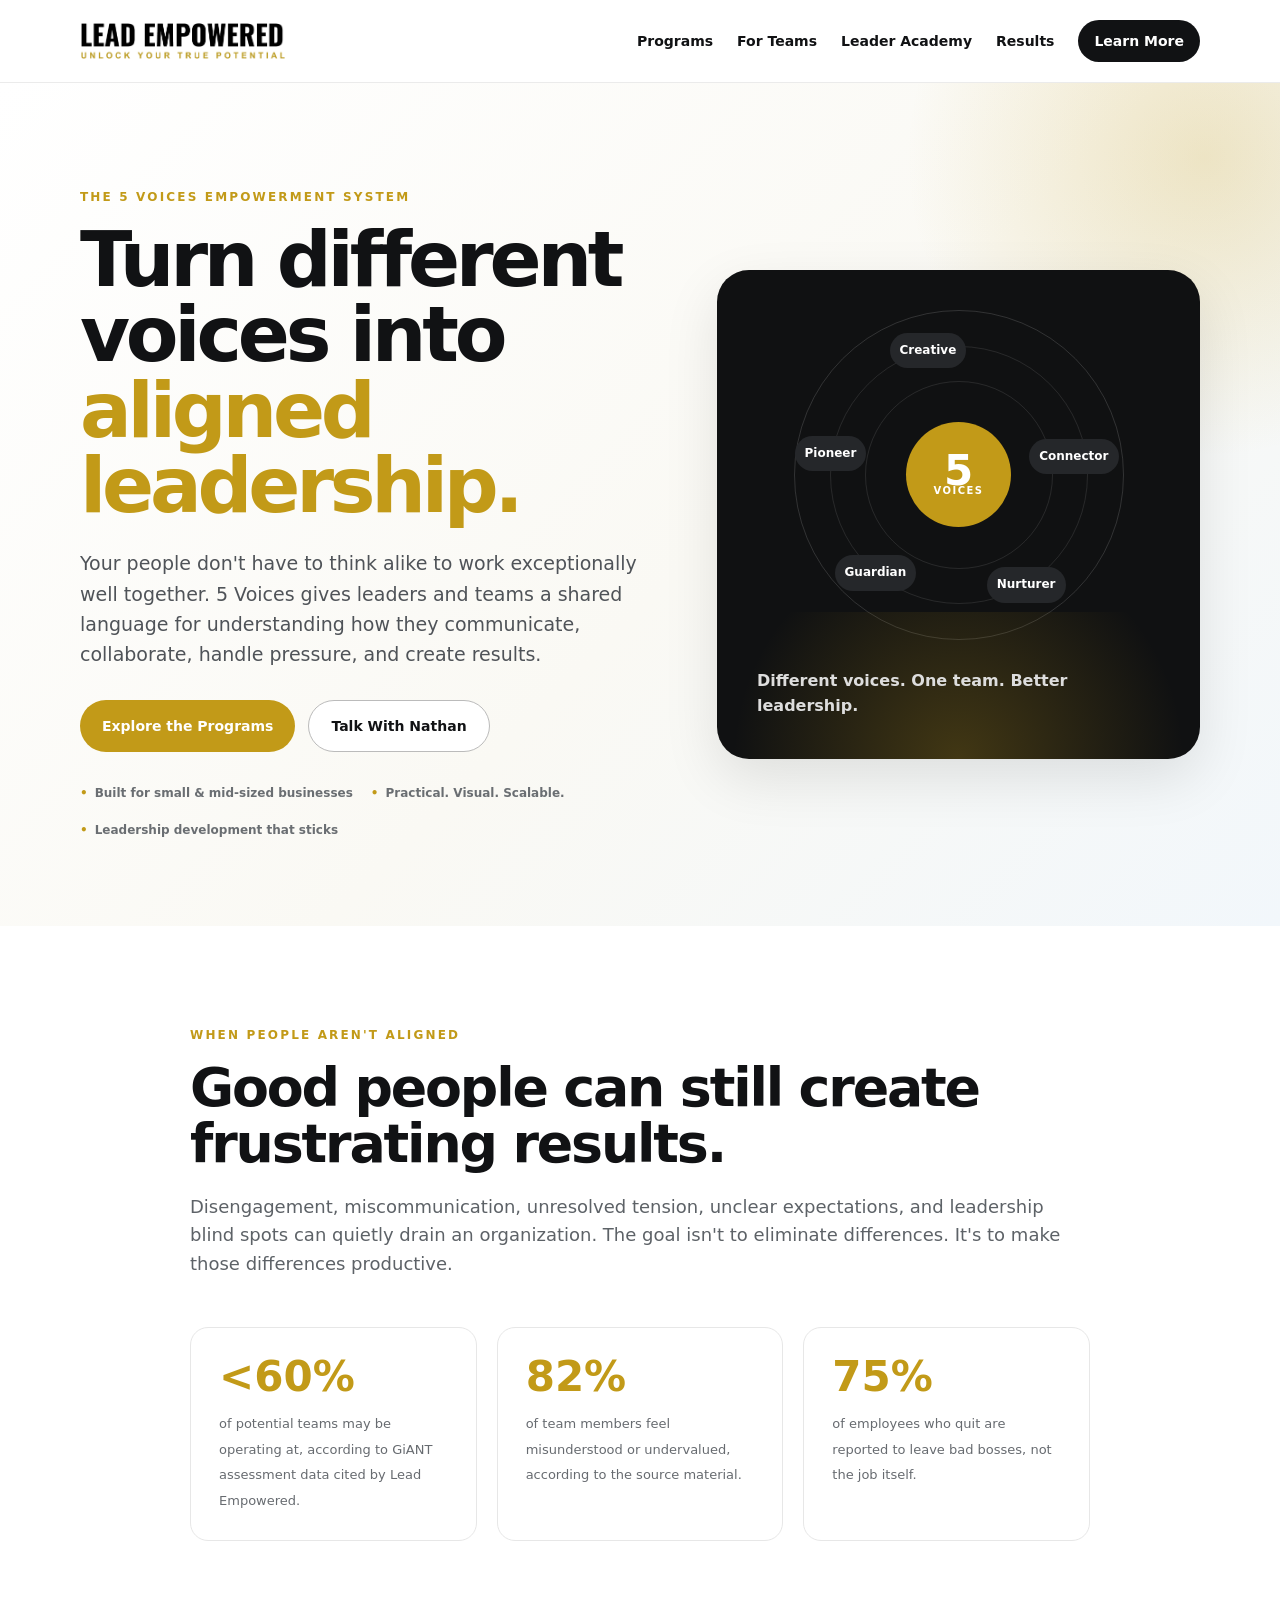
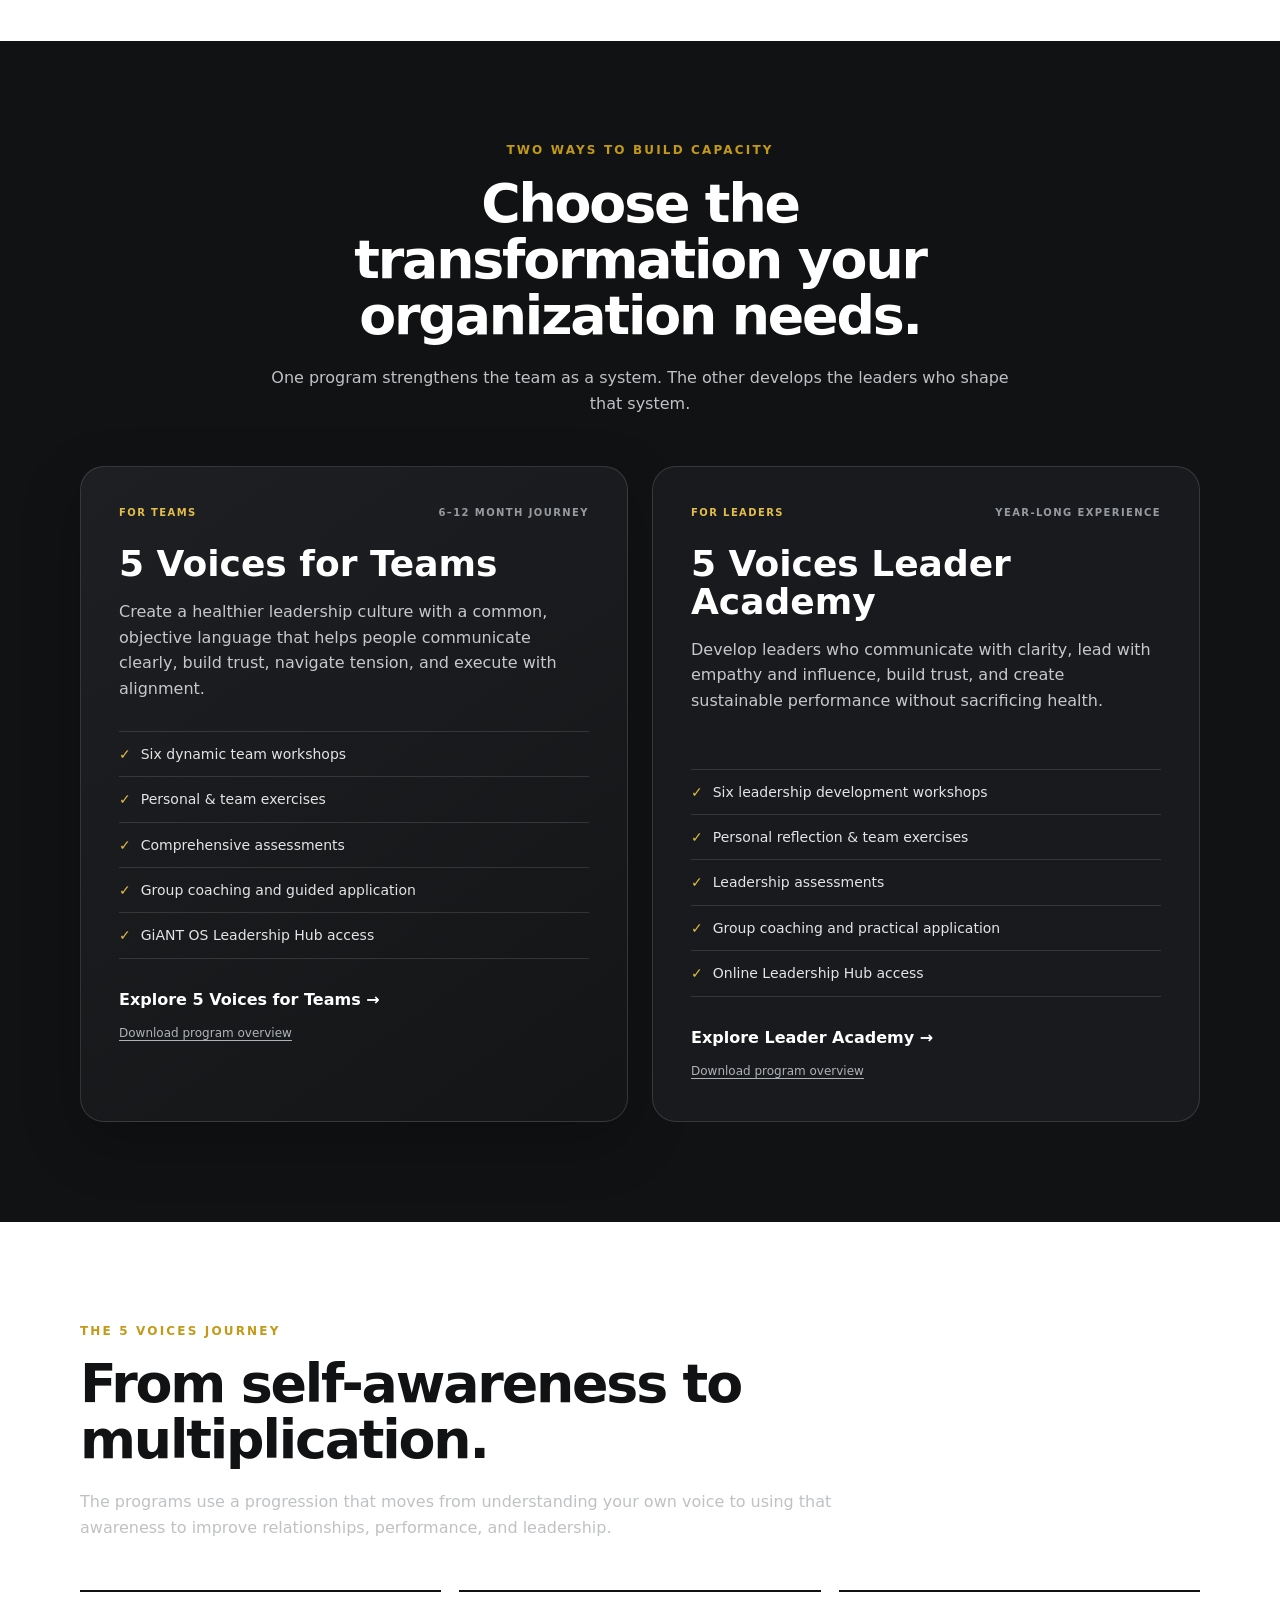
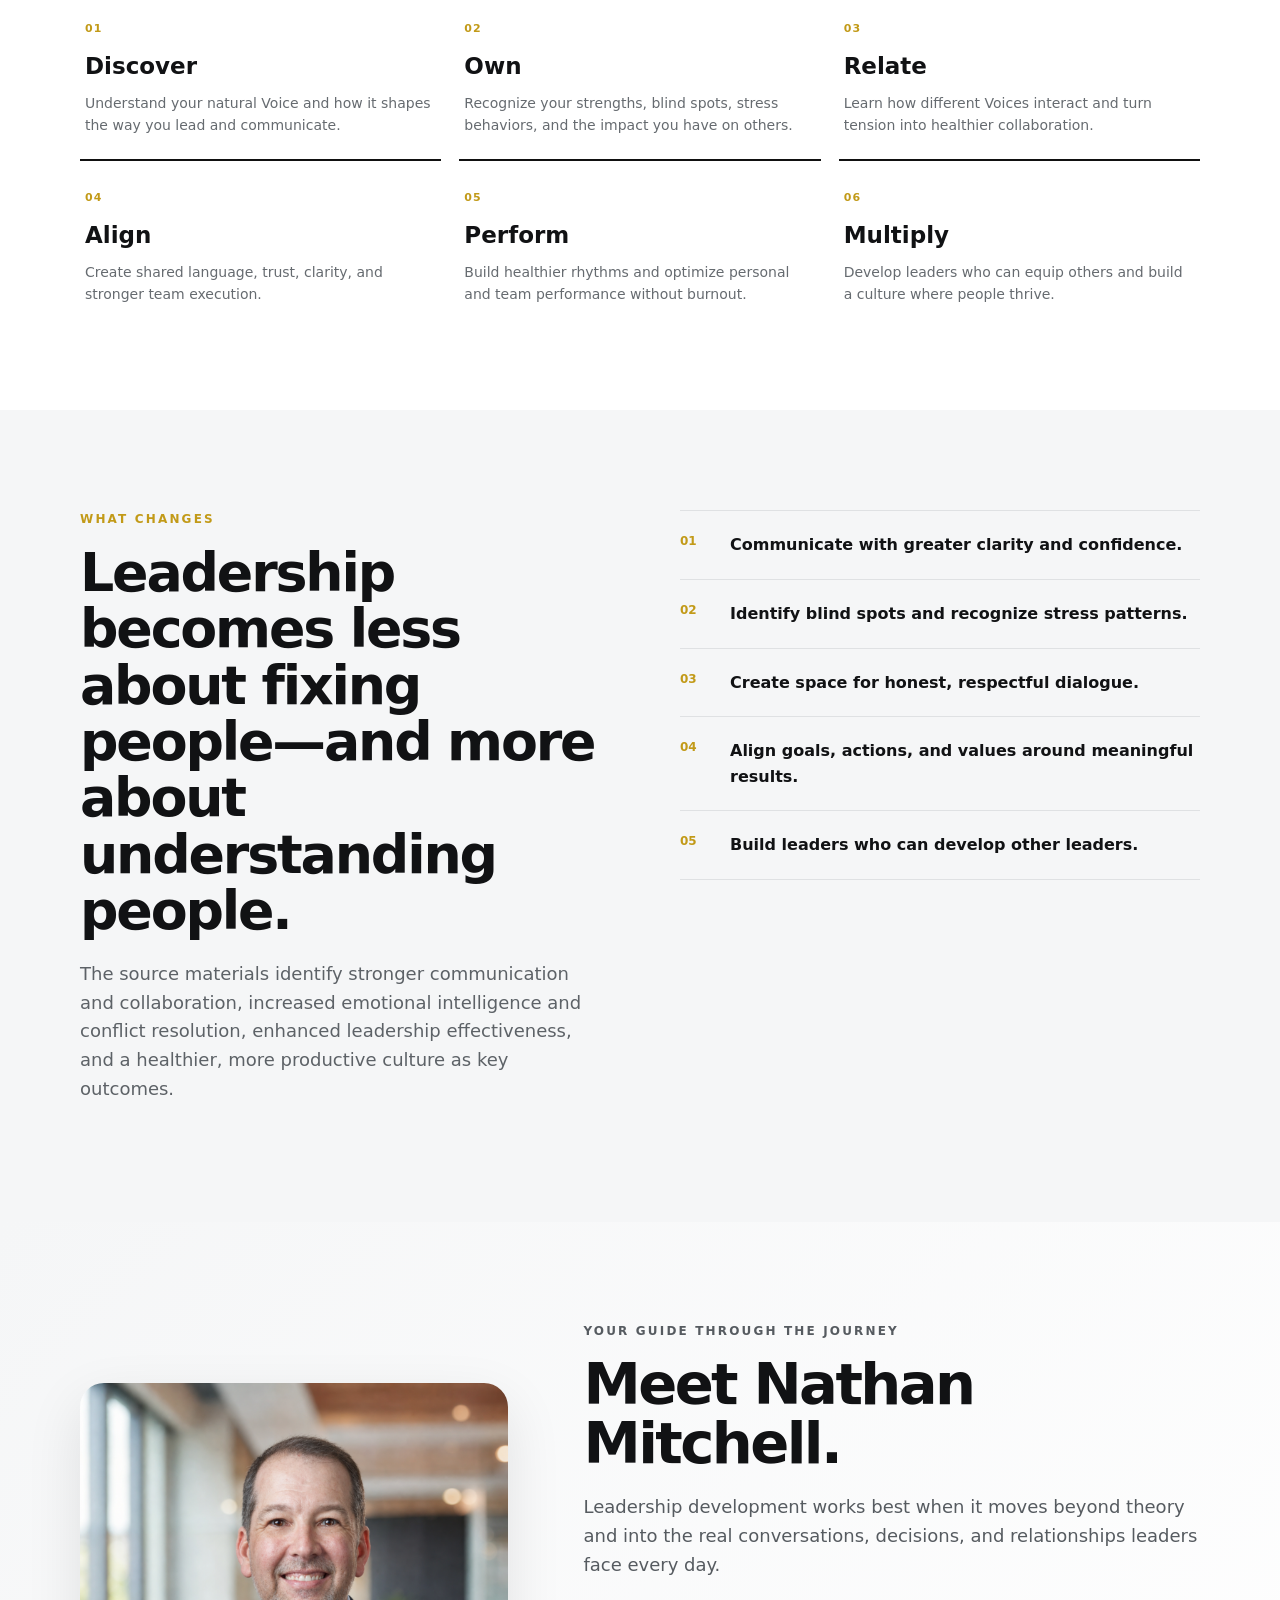
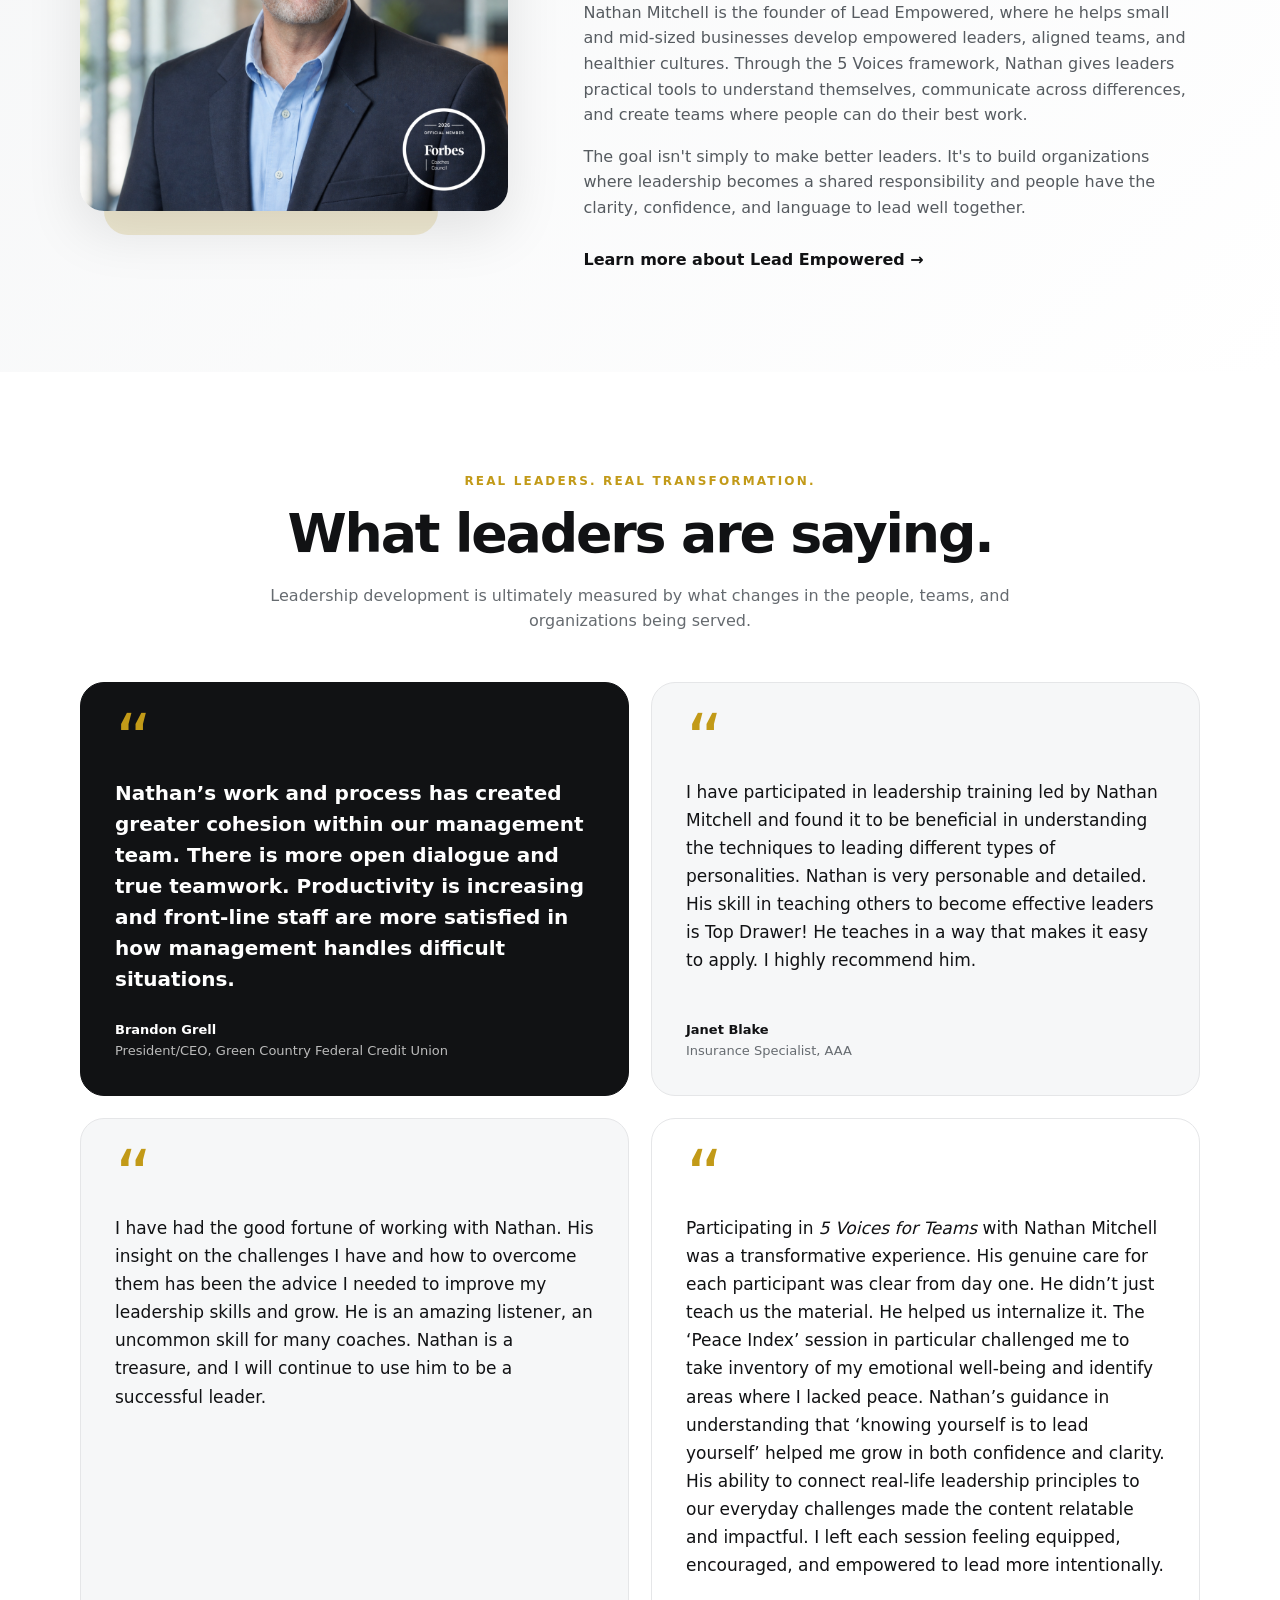
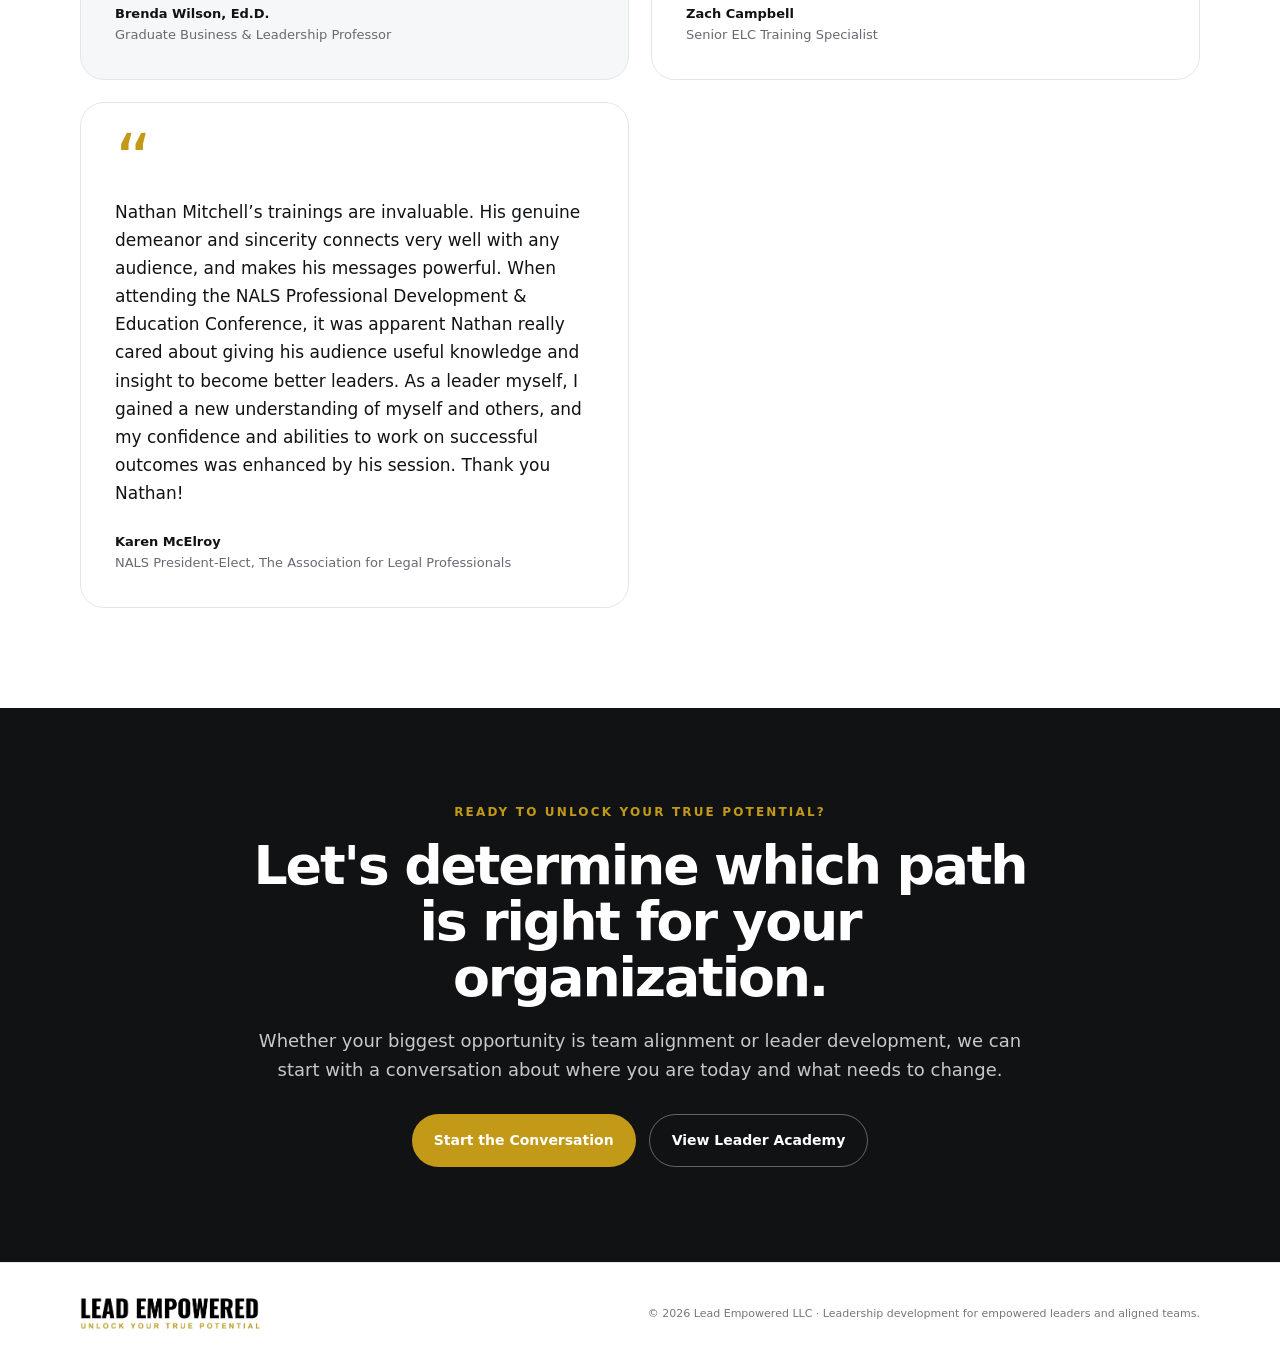
==== index.html @ f6d81e8e "5 Voices V1" ====
<!doctype html>
<html lang="en">
<head>
  <meta charset="utf-8">
  <meta name="viewport" content="width=device-width, initial-scale=1">
  <meta name="description" content="5 Voices for Teams and 5 Voices Leader Academy — practical leadership development for SMBs that want stronger communication, healthier culture, and aligned teams.">
  <title>5 Voices | Empowered Teams & Leaders</title>
  <link rel="stylesheet" href="styles.css">
</head>
<body>
  <header class="site-header">
    <div class="container nav-wrap">
      <a class="brand" href="#top" aria-label="Lead Empowered home">
        <img src="assets/lead-empowered-logo.png" alt="Lead Empowered — Unlock Your True Potential">
      </a>
      <nav aria-label="Primary navigation">
        <a href="#programs">Programs</a>
        <a href="#teams">For Teams</a>
        <a href="#academy">Leader Academy</a>
        <a href="#results">Results</a>
        <a class="nav-cta" href="https://leadempowered.com/5-voices-for-teams/">Learn More</a>
      </nav>
    </div>
  </header>

  <main id="top">
    <section class="hero">
      <div class="hero-glow"></div>
      <div class="container hero-grid">
        <div class="hero-copy">
          <p class="eyebrow">THE 5 VOICES EMPOWERMENT SYSTEM</p>
          <h1>Turn different voices into <span>aligned leadership.</span></h1>
          <p class="hero-text">Your people don't have to think alike to work exceptionally well together. 5 Voices gives leaders and teams a shared language for understanding how they communicate, collaborate, handle pressure, and create results.</p>
          <div class="hero-actions">
            <a class="button button-gold" href="#programs">Explore the Programs</a>
            <a class="button button-outline" href="https://leadempowered.com/5-voices-for-teams/">Talk With Nathan</a>
          </div>
          <div class="hero-proof">
            <span>Built for small & mid-sized businesses</span>
            <span>Practical. Visual. Scalable.</span>
            <span>Leadership development that sticks</span>
          </div>
        </div>
        <div class="hero-card">
          <div class="voice-orbit">
            <div class="orbit-center">5<br><small>VOICES</small></div>
            <span class="voice voice-1">Creative</span>
            <span class="voice voice-2">Connector</span>
            <span class="voice voice-3">Nurturer</span>
            <span class="voice voice-4">Guardian</span>
            <span class="voice voice-5">Pioneer</span>
          </div>
          <p>Different voices. One team. Better leadership.</p>
        </div>
      </div>
    </section>

    <section class="problem section">
      <div class="container narrow">
        <p class="eyebrow">WHEN PEOPLE AREN'T ALIGNED</p>
        <h2>Good people can still create frustrating results.</h2>
        <p class="lead">Disengagement, miscommunication, unresolved tension, unclear expectations, and leadership blind spots can quietly drain an organization. The goal isn't to eliminate differences. It's to make those differences productive.</p>
        <div class="stats">
          <div><strong>&lt;60%</strong><span>of potential teams may be operating at, according to GiANT assessment data cited by Lead Empowered.</span></div>
          <div><strong>82%</strong><span>of team members feel misunderstood or undervalued, according to the source material.</span></div>
          <div><strong>75%</strong><span>of employees who quit are reported to leave bad bosses, not the job itself.</span></div>
        </div>
      </div>
    </section>

    <section id="programs" class="programs section section-dark">
      <div class="container">
        <div class="section-heading centered">
          <p class="eyebrow">TWO WAYS TO BUILD CAPACITY</p>
          <h2>Choose the transformation your organization needs.</h2>
          <p>One program strengthens the team as a system. The other develops the leaders who shape that system.</p>
        </div>
        <div class="program-grid">
          <article id="teams" class="program-card featured">
            <div class="card-top"><span class="program-label">FOR TEAMS</span><span class="duration">6–12 MONTH JOURNEY</span></div>
            <h3>5 Voices for Teams</h3>
            <p class="card-intro">Create a healthier leadership culture with a common, objective language that helps people communicate clearly, build trust, navigate tension, and execute with alignment.</p>
            <ul>
              <li>Six dynamic team workshops</li>
              <li>Personal & team exercises</li>
              <li>Comprehensive assessments</li>
              <li>Group coaching and guided application</li>
              <li>GiANT OS Leadership Hub access</li>
            </ul>
            <a class="text-link" href="https://leadempowered.com/5-voices-for-teams/">Explore 5 Voices for Teams →</a>
            <a class="download-link" href="assets/5-voices-for-teams-overview.pdf" target="_blank" rel="noopener">Download program overview</a>
          </article>

          <article id="academy" class="program-card">
            <div class="card-top"><span class="program-label">FOR LEADERS</span><span class="duration">YEAR-LONG EXPERIENCE</span></div>
            <h3>5 Voices Leader Academy</h3>
            <p class="card-intro">Develop leaders who communicate with clarity, lead with empathy and influence, build trust, and create sustainable performance without sacrificing health.</p>
            <ul>
              <li>Six leadership development workshops</li>
              <li>Personal reflection & team exercises</li>
              <li>Leadership assessments</li>
              <li>Group coaching and practical application</li>
              <li>Online Leadership Hub access</li>
            </ul>
            <a class="text-link" href="https://leadempowered.com/5-voices-leader-academy-2/">Explore Leader Academy →</a>
            <a class="download-link" href="assets/5-voices-leader-academy-overview.pdf" target="_blank" rel="noopener">Download program overview</a>
          </article>
        </div>
      </div>
    </section>

    <section class="section journey">
      <div class="container">
        <div class="section-heading">
          <p class="eyebrow">THE 5 VOICES JOURNEY</p>
          <h2>From self-awareness to multiplication.</h2>
          <p>The programs use a progression that moves from understanding your own voice to using that awareness to improve relationships, performance, and leadership.</p>
        </div>
        <div class="steps">
          <div class="step"><span>01</span><h3>Discover</h3><p>Understand your natural Voice and how it shapes the way you lead and communicate.</p></div>
          <div class="step"><span>02</span><h3>Own</h3><p>Recognize your strengths, blind spots, stress behaviors, and the impact you have on others.</p></div>
          <div class="step"><span>03</span><h3>Relate</h3><p>Learn how different Voices interact and turn tension into healthier collaboration.</p></div>
          <div class="step"><span>04</span><h3>Align</h3><p>Create shared language, trust, clarity, and stronger team execution.</p></div>
          <div class="step"><span>05</span><h3>Perform</h3><p>Build healthier rhythms and optimize personal and team performance without burnout.</p></div>
          <div class="step"><span>06</span><h3>Multiply</h3><p>Develop leaders who can equip others and build a culture where people thrive.</p></div>
        </div>
      </div>
    </section>

    <section id="results" class="section results section-soft">
      <div class="container result-grid">
        <div>
          <p class="eyebrow">WHAT CHANGES</p>
          <h2>Leadership becomes less about fixing people—and more about understanding people.</h2>
          <p class="lead">The source materials identify stronger communication and collaboration, increased emotional intelligence and conflict resolution, enhanced leadership effectiveness, and a healthier, more productive culture as key outcomes.</p>
        </div>
        <div class="result-list">
          <div><b>01</b><span>Communicate with greater clarity and confidence.</span></div>
          <div><b>02</b><span>Identify blind spots and recognize stress patterns.</span></div>
          <div><b>03</b><span>Create space for honest, respectful dialogue.</span></div>
          <div><b>04</b><span>Align goals, actions, and values around meaningful results.</span></div>
          <div><b>05</b><span>Build leaders who can develop other leaders.</span></div>
        </div>
      </div>
    </section>

    <section class="section founder section-soft">
      <div class="container founder-grid">
        <div class="founder-photo-wrap">
          <img class="founder-photo" src="assets/nathan-mitchell-headshot.png" alt="Nathan Mitchell, founder of Lead Empowered and Forbes Coaches Council member">
        </div>
        <div class="founder-copy">
          <p class="eyebrow">YOUR GUIDE THROUGH THE JOURNEY</p>
          <h2>Meet Nathan Mitchell.</h2>
          <p class="lead">Leadership development works best when it moves beyond theory and into the real conversations, decisions, and relationships leaders face every day.</p>
          <p>Nathan Mitchell is the founder of Lead Empowered, where he helps small and mid-sized businesses develop empowered leaders, aligned teams, and healthier cultures. Through the 5 Voices framework, Nathan gives leaders practical tools to understand themselves, communicate across differences, and create teams where people can do their best work.</p>
          <p>The goal isn't simply to make better leaders. It's to build organizations where leadership becomes a shared responsibility and people have the clarity, confidence, and language to lead well together.</p>
          <a class="text-link founder-link" href="https://leadempowered.com/">Learn more about Lead Empowered →</a>
        </div>
      </div>
    </section>

    <section class="section testimonial-section">
      <div class="container">
        <div class="section-heading centered testimonial-heading">
          <p class="eyebrow">REAL LEADERS. REAL TRANSFORMATION.</p>
          <h2>What leaders are saying.</h2>
          <p>Leadership development is ultimately measured by what changes in the people, teams, and organizations being served.</p>
        </div>

        <div class="testimonial-grid">
          <article class="testimonial-card testimonial-featured">
            <div class="quote-mark">“</div>
            <blockquote>Nathan’s work and process has created greater cohesion within our management team. There is more open dialogue and true teamwork. Productivity is increasing and front-line staff are more satisfied in how management handles difficult situations.</blockquote>
            <p><strong>Brandon Grell</strong><br>President/CEO, Green Country Federal Credit Union</p>
          </article>

          <article class="testimonial-card">
            <div class="quote-mark">“</div>
            <blockquote>I have participated in leadership training led by Nathan Mitchell and found it to be beneficial in understanding the techniques to leading different types of personalities. Nathan is very personable and detailed. His skill in teaching others to become effective leaders is Top Drawer! He teaches in a way that makes it easy to apply. I highly recommend him.</blockquote>
            <p><strong>Janet Blake</strong><br>Insurance Specialist, AAA</p>
          </article>

          <article class="testimonial-card">
            <div class="quote-mark">“</div>
            <blockquote>I have had the good fortune of working with Nathan. His insight on the challenges I have and how to overcome them has been the advice I needed to improve my leadership skills and grow. He is an amazing listener, an uncommon skill for many coaches. Nathan is a treasure, and I will continue to use him to be a successful leader.</blockquote>
            <p><strong>Brenda Wilson, Ed.D.</strong><br>Graduate Business &amp; Leadership Professor</p>
          </article>

          <article class="testimonial-card testimonial-wide">
            <div class="quote-mark">“</div>
            <blockquote>Participating in <em>5 Voices for Teams</em> with Nathan Mitchell was a transformative experience. His genuine care for each participant was clear from day one. He didn’t just teach us the material. He helped us internalize it. The ‘Peace Index’ session in particular challenged me to take inventory of my emotional well-being and identify areas where I lacked peace. Nathan’s guidance in understanding that ‘knowing yourself is to lead yourself’ helped me grow in both confidence and clarity. His ability to connect real-life leadership principles to our everyday challenges made the content relatable and impactful. I left each session feeling equipped, encouraged, and empowered to lead more intentionally.</blockquote>
            <p><strong>Zach Campbell</strong><br>Senior ELC Training Specialist</p>
          </article>

          <article class="testimonial-card testimonial-wide">
            <div class="quote-mark">“</div>
            <blockquote>Nathan Mitchell’s trainings are invaluable. His genuine demeanor and sincerity connects very well with any audience, and makes his messages powerful. When attending the NALS Professional Development &amp; Education Conference, it was apparent Nathan really cared about giving his audience useful knowledge and insight to become better leaders. As a leader myself, I gained a new understanding of myself and others, and my confidence and abilities to work on successful outcomes was enhanced by his session. Thank you Nathan!</blockquote>
            <p><strong>Karen McElroy</strong><br>NALS President-Elect, The Association for Legal Professionals</p>
          </article>
        </div>
      </div>
    </section>

    <section class="cta section-dark">
      <div class="container cta-inner">
        <p class="eyebrow">READY TO UNLOCK YOUR TRUE POTENTIAL?</p>
        <h2>Let's determine which path is right for your organization.</h2>
        <p>Whether your biggest opportunity is team alignment or leader development, we can start with a conversation about where you are today and what needs to change.</p>
        <div class="hero-actions">
          <a class="button button-gold" href="https://leadempowered.com/5-voices-for-teams/">Start the Conversation</a>
          <a class="button button-outline-light" href="https://leadempowered.com/5-voices-leader-academy-2/">View Leader Academy</a>
        </div>
      </div>
    </section>
  </main>

  <footer>
    <div class="container footer-wrap">
      <img src="assets/lead-empowered-logo.png" alt="Lead Empowered">
      <p>© 2026 Lead Empowered LLC · Leadership development for empowered leaders and aligned teams.</p>
    </div>
  </footer>

  <script src="script.js"></script>
</body>
</html>
---- styles.css ----
:root{--ink:#111214;--gold:#c29a18;--gold2:#e3bd4a;--paper:#fff;--soft:#f5f6f7;--muted:#62666b;--line:#e7e7e7;--radius:22px;--shadow:0 20px 55px rgba(0,0,0,.10)}
*{box-sizing:border-box}html{scroll-behavior:smooth}body{margin:0;font-family:Inter,ui-sans-serif,system-ui,-apple-system,BlinkMacSystemFont,"Segoe UI",sans-serif;color:var(--ink);background:var(--paper);line-height:1.6}a{color:inherit}.container{width:min(1120px,calc(100% - 40px));margin:auto}.narrow{width:min(900px,calc(100% - 40px))}.section{padding:100px 0}.section-dark{background:#111214;color:#fff}.section-soft{background:var(--soft)}
.site-header{position:sticky;top:0;z-index:50;background:rgba(255,255,255,.94);backdrop-filter:blur(12px);border-bottom:1px solid rgba(0,0,0,.08)}.nav-wrap{min-height:82px;display:flex;align-items:center;justify-content:space-between;gap:30px}.brand img{width:205px;height:auto;display:block}.site-header nav{display:flex;align-items:center;gap:24px;font-size:14px;font-weight:700}.site-header nav a{text-decoration:none}.nav-cta{padding:10px 16px;border-radius:999px;background:var(--ink);color:#fff!important}
.hero{position:relative;overflow:hidden;background:linear-gradient(135deg,#fff 0%,#faf9f4 55%,#f2f7fb 100%);padding:105px 0 85px}.hero-glow{position:absolute;width:650px;height:650px;right:-250px;top:-250px;border-radius:50%;background:radial-gradient(circle,rgba(194,154,24,.22),transparent 65%)}.hero-grid{display:grid;grid-template-columns:1.08fr .92fr;gap:70px;align-items:center;position:relative}.eyebrow{margin:0 0 15px;color:var(--gold);font-size:12px;letter-spacing:.18em;font-weight:800}.hero h1{font-size:clamp(46px,6vw,78px);line-height:.98;letter-spacing:-.055em;margin:0 0 25px;max-width:760px}.hero h1 span{color:var(--gold)}.hero-text{font-size:19px;color:#4f5358;max-width:680px}.hero-actions{display:flex;flex-wrap:wrap;gap:13px;margin-top:30px}.button{display:inline-flex;align-items:center;justify-content:center;padding:14px 22px;border-radius:999px;text-decoration:none;font-weight:800;font-size:14px}.button-gold{background:var(--gold);color:#fff}.button-outline{border:1px solid #bbb;background:#fff}.button-outline-light{border:1px solid rgba(255,255,255,.35);color:#fff}.hero-proof{display:flex;flex-wrap:wrap;gap:18px;margin-top:32px;color:#6a6e72;font-size:12px;font-weight:700}.hero-proof span:before{content:"•";color:var(--gold);margin-right:7px}.hero-card{min-height:455px;border-radius:32px;background:#101112;box-shadow:var(--shadow);display:flex;align-items:center;justify-content:center;flex-direction:column;padding:40px;color:#fff;overflow:hidden;position:relative}.hero-card:after{content:"";position:absolute;inset:auto -15% -30% -15%;height:60%;background:radial-gradient(circle,rgba(194,154,24,.28),transparent 65%)}.voice-orbit{width:330px;height:330px;border:1px solid rgba(255,255,255,.14);border-radius:50%;position:relative;display:grid;place-items:center}.voice-orbit:before,.voice-orbit:after{content:"";position:absolute;border:1px solid rgba(255,255,255,.1);border-radius:50%}.voice-orbit:before{inset:35px}.voice-orbit:after{inset:70px}.orbit-center{width:105px;height:105px;border-radius:50%;background:var(--gold);display:grid;place-content:center;text-align:center;font-size:42px;font-weight:900;line-height:.8;z-index:2}.orbit-center small{font-size:10px;letter-spacing:.15em}.voice{position:absolute;font-size:12px;font-weight:800;padding:8px 10px;border-radius:999px;background:#25272a;z-index:3}.voice-1{top:22px;left:95px}.voice-2{right:4px;top:128px}.voice-3{right:57px;bottom:36px}.voice-4{left:40px;bottom:48px}.voice-5{left:0;top:125px}.hero-card>p{position:relative;z-index:2;margin:28px 0 0;color:#ddd;font-weight:700}
.problem h2,.section-heading h2,.result-grid h2,.cta h2{font-size:clamp(35px,4.2vw,56px);line-height:1.05;letter-spacing:-.04em;margin:0 0 20px}.lead{font-size:18px;color:#5d6267}.stats{display:grid;grid-template-columns:repeat(3,1fr);gap:20px;margin-top:48px}.stats>div{padding:28px;border:1px solid var(--line);border-radius:18px;background:#fff}.stats strong{display:block;font-size:42px;line-height:1;color:var(--gold);margin-bottom:12px}.stats span{font-size:13px;color:#676b70}
.section-heading{max-width:760px;margin-bottom:50px}.section-heading.centered{margin-left:auto;margin-right:auto;text-align:center}.section-heading p:last-child{color:#bfc1c4}.program-grid{display:grid;grid-template-columns:1fr 1fr;gap:24px}.program-card{border:1px solid rgba(255,255,255,.13);border-radius:24px;padding:38px;background:#181a1d}.program-card.featured{background:linear-gradient(145deg,#1d1f22,#141517);box-shadow:0 20px 60px rgba(0,0,0,.24)}.card-top{display:flex;justify-content:space-between;gap:15px;align-items:center}.program-label,.duration{font-size:10px;letter-spacing:.14em;font-weight:900}.program-label{color:var(--gold2)}.duration{color:#979ba0}.program-card h3{font-size:36px;line-height:1.05;margin:24px 0 15px}.card-intro{color:#c6c8cb;min-height:110px}.program-card ul{padding:0;margin:22px 0 28px;list-style:none;border-top:1px solid rgba(255,255,255,.12)}.program-card li{padding:11px 0;border-bottom:1px solid rgba(255,255,255,.12);color:#e3e4e5;font-size:14px}.program-card li:before{content:"✓";color:var(--gold2);font-weight:900;margin-right:10px}.text-link{display:block;color:#fff;text-decoration:none;font-weight:800}.download-link{display:inline-block;margin-top:12px;color:#aeb2b7;font-size:12px;text-underline-offset:3px}
.journey{background:#fff}.steps{display:grid;grid-template-columns:repeat(3,1fr);gap:18px}.step{border-top:2px solid #111;padding:22px 5px 5px}.step span{font-size:11px;color:var(--gold);font-weight:900;letter-spacing:.1em}.step h3{font-size:23px;margin:8px 0 7px}.step p{margin:0;color:#666b70;font-size:14px}
.founder{background:linear-gradient(135deg,#f5f6f7 0%,#fff 100%)}.founder-grid{display:grid;grid-template-columns:.82fr 1.18fr;gap:75px;align-items:center}.founder-photo-wrap{position:relative}.founder-photo-wrap:after{content:"";position:absolute;left:24px;bottom:-24px;width:78%;height:78%;border-radius:24px;background:var(--gold);opacity:.18;z-index:0}.founder-photo{position:relative;z-index:1;width:100%;max-width:470px;display:block;border-radius:24px;box-shadow:var(--shadow)}.founder-copy h2{font-size:clamp(38px,4.5vw,58px);line-height:1.02;letter-spacing:-.045em;margin:0 0 20px}.founder-copy>p:not(.eyebrow){max-width:680px}.founder-copy p{color:#565b60}.founder-copy .lead{margin-bottom:20px}.founder-link{display:inline-block;margin-top:10px;color:var(--ink)}
.result-grid{display:grid;grid-template-columns:1fr 1fr;gap:80px;align-items:start}.result-list{border-top:1px solid #dfe1e3}.result-list div{display:flex;gap:20px;padding:21px 0;border-bottom:1px solid #dfe1e3}.result-list b{color:var(--gold);font-size:12px;min-width:30px}.result-list span{font-weight:700}.testimonial-section{background:#fff}.testimonial-heading{margin-bottom:48px}.testimonial-heading>p:last-child{color:#666b70}.testimonial-grid{display:grid;grid-template-columns:repeat(2,1fr);gap:22px}.testimonial-card{background:#f6f7f8;border:1px solid #e5e6e8;border-radius:24px;padding:34px;position:relative;display:flex;flex-direction:column}.testimonial-card.testimonial-featured{background:#111214;color:#fff;border-color:#111214}.testimonial-card.testimonial-wide{background:#fff}.quote-mark{font-size:72px;color:var(--gold);line-height:.65;margin-bottom:14px}.testimonial-card blockquote{font-size:17px;line-height:1.65;margin:0 0 25px;font-weight:500;flex:1}.testimonial-card.testimonial-featured blockquote{font-size:20px;line-height:1.55;font-weight:600}.testimonial-card p{color:#666b70;margin:0;font-size:13px}.testimonial-card.testimonial-featured p{color:#bbb}.testimonial-card strong{color:#111214}.testimonial-card.testimonial-featured strong{color:#fff}.testimonial-wide{grid-column:span 1}.cta{padding:95px 0}.cta-inner{max-width:800px;text-align:center}.cta-inner>p:not(.eyebrow){color:#c6c8ca;font-size:18px}.cta .hero-actions{justify-content:center}
footer{padding:35px 0;border-top:1px solid var(--line);background:#fff}.footer-wrap{display:flex;justify-content:space-between;align-items:center;gap:30px}.footer-wrap img{width:180px}.footer-wrap p{font-size:11px;color:#777;margin:0;text-align:right}
@media(max-width:900px){.founder-grid{grid-template-columns:1fr;gap:45px}.founder-photo{max-width:520px}.site-header nav a:not(.nav-cta){display:none}.hero-grid,.program-grid,.founder{background:linear-gradient(135deg,#f5f6f7 0%,#fff 100%)}.founder-grid{display:grid;grid-template-columns:.82fr 1.18fr;gap:75px;align-items:center}.founder-photo-wrap{position:relative}.founder-photo-wrap:after{content:"";position:absolute;left:24px;bottom:-24px;width:78%;height:78%;border-radius:24px;background:var(--gold);opacity:.18;z-index:0}.founder-photo{position:relative;z-index:1;width:100%;max-width:470px;display:block;border-radius:24px;box-shadow:var(--shadow)}.founder-copy h2{font-size:clamp(38px,4.5vw,58px);line-height:1.02;letter-spacing:-.045em;margin:0 0 20px}.founder-copy>p:not(.eyebrow){max-width:680px}.founder-copy p{color:#565b60}.founder-copy .lead{margin-bottom:20px}.founder-link{display:inline-block;margin-top:10px;color:var(--ink)}
.result-grid{grid-template-columns:1fr}.hero{padding-top:70px}.hero-card{min-height:390px}.stats,.steps{grid-template-columns:1fr}.testimonial-grid{grid-template-columns:1fr}.testimonial-card{padding:28px}.testimonial-card.testimonial-featured blockquote{font-size:18px}.footer-wrap{flex-direction:column;align-items:flex-start}.footer-wrap p{text-align:left}.card-intro{min-height:0}}
@media(max-width:520px){.container,.narrow{width:min(100% - 28px,1120px)}.brand img{width:165px}.nav-wrap{min-height:70px}.hero h1{font-size:45px}.voice-orbit{transform:scale(.82)}.hero-card{min-height:350px;padding:15px}.testimonial blockquote{font-size:20px}.section{padding:75px 0}.program-card{padding:28px}.card-top{align-items:flex-start;flex-direction:column}}
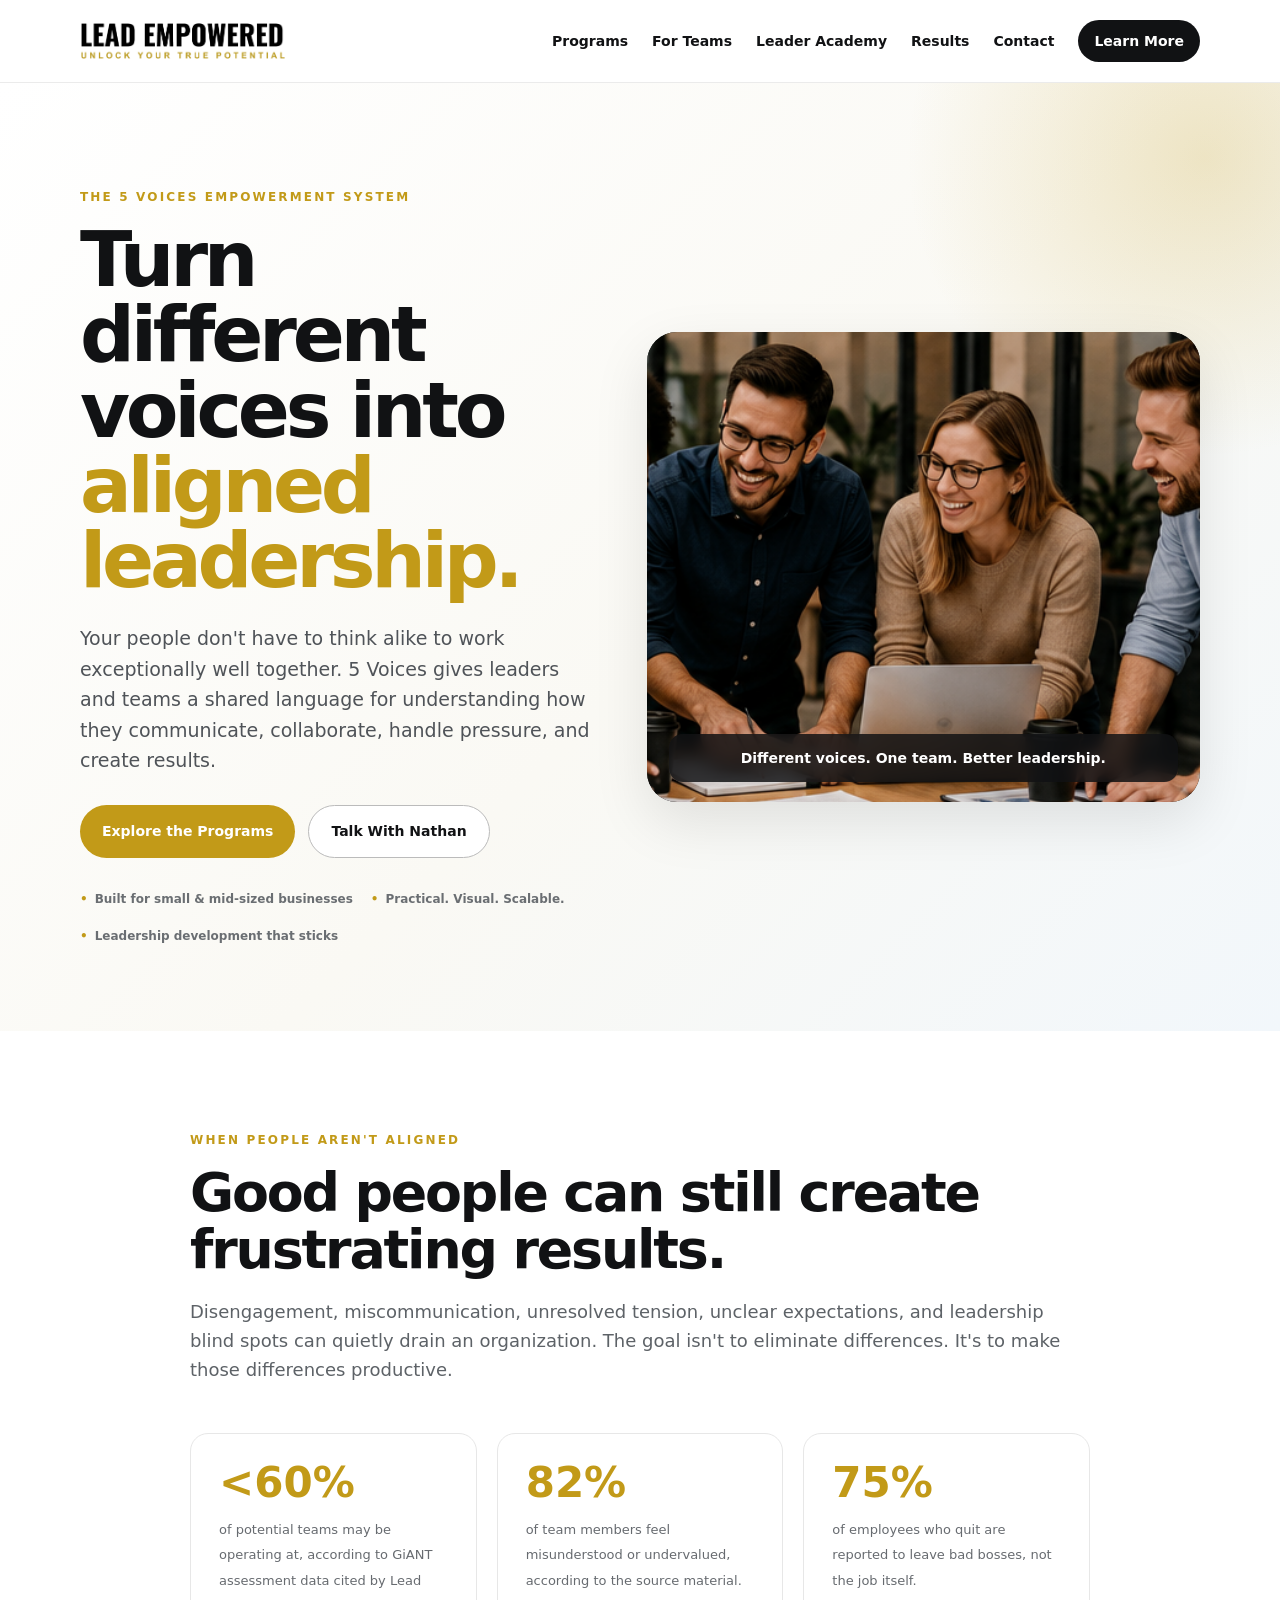
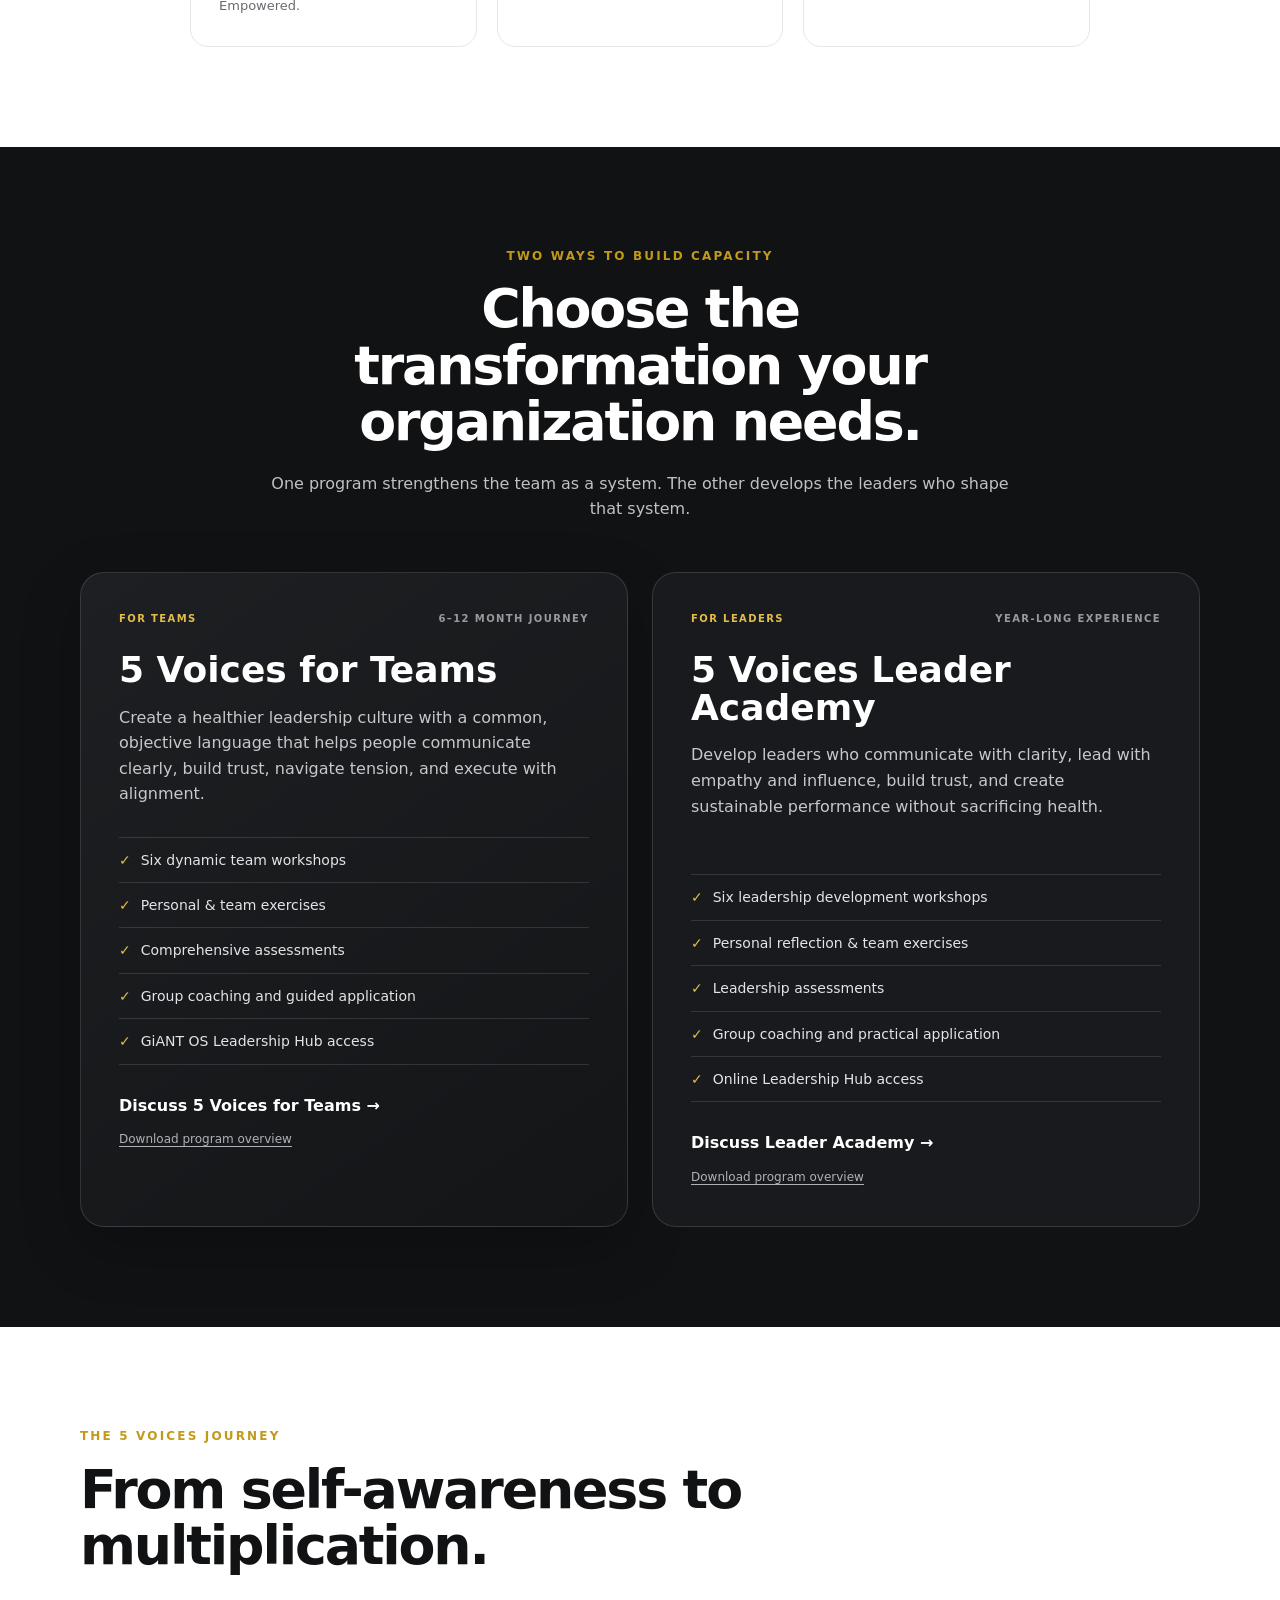
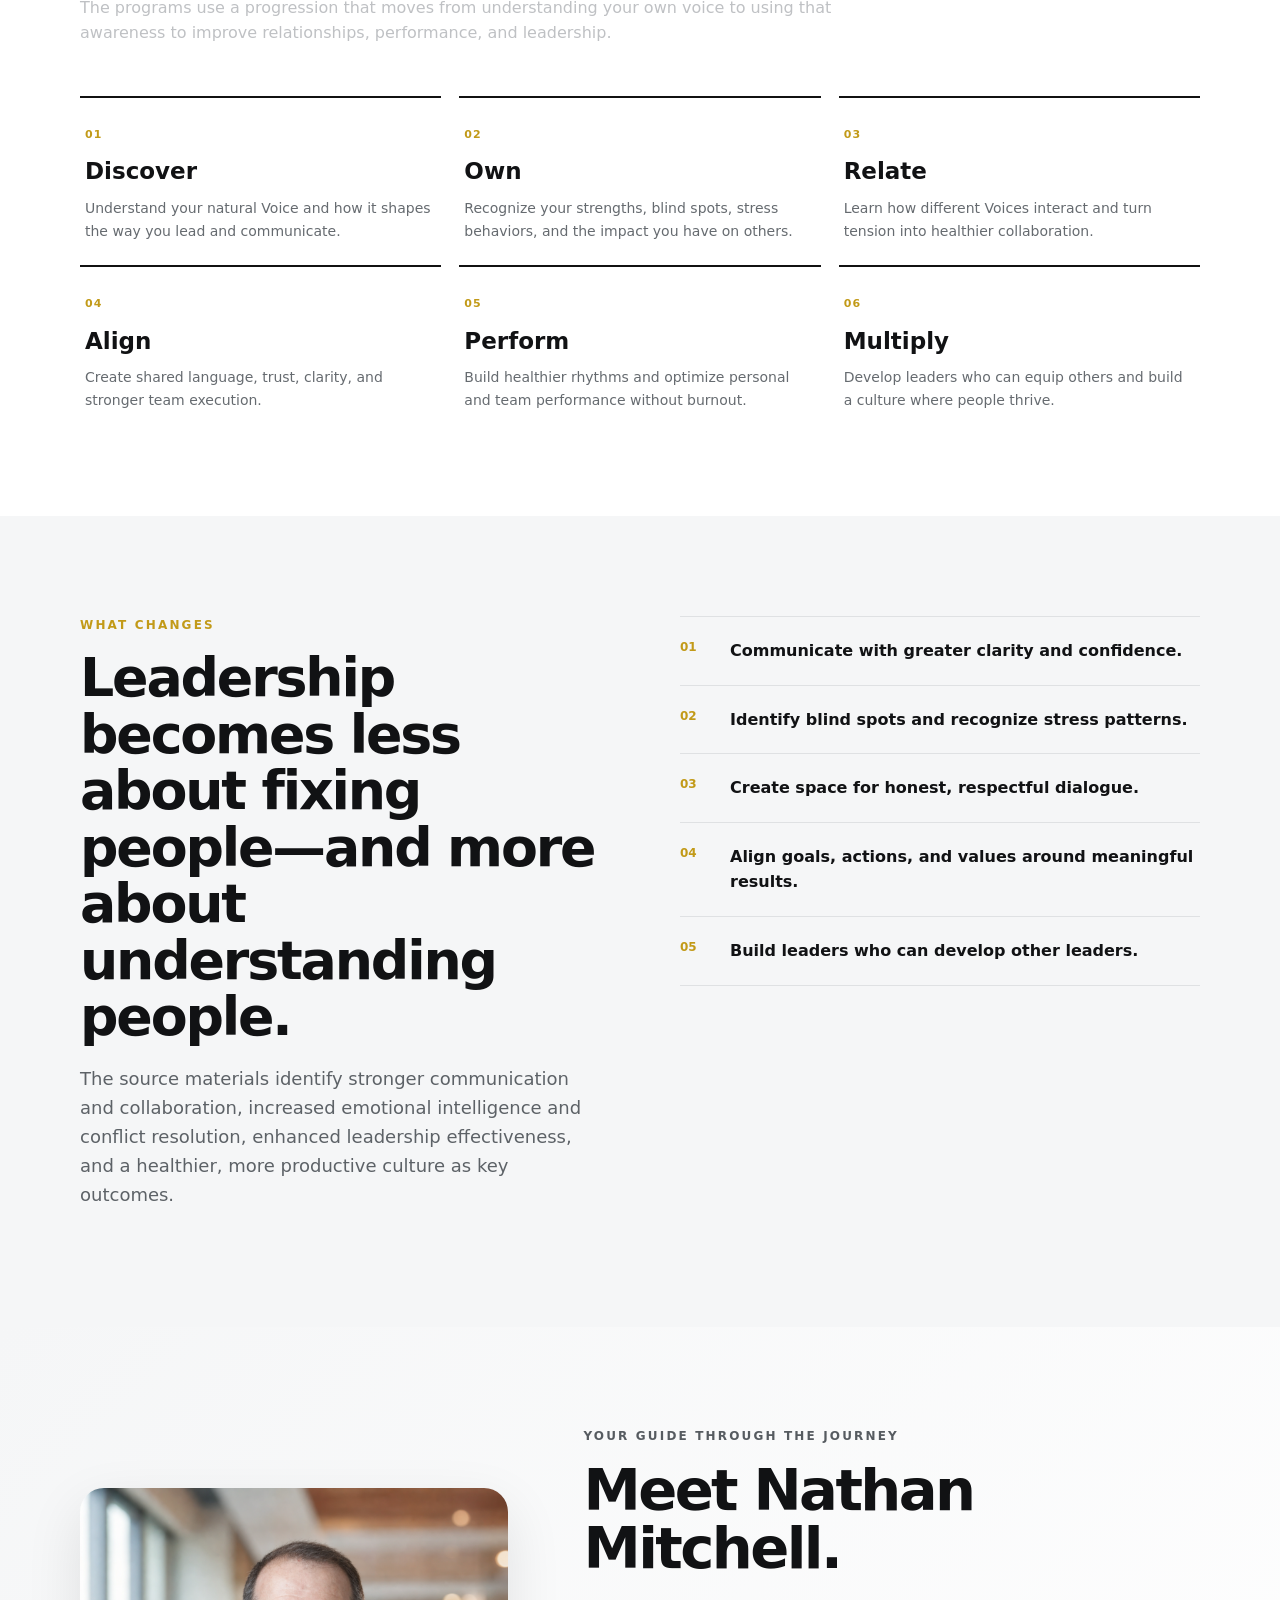
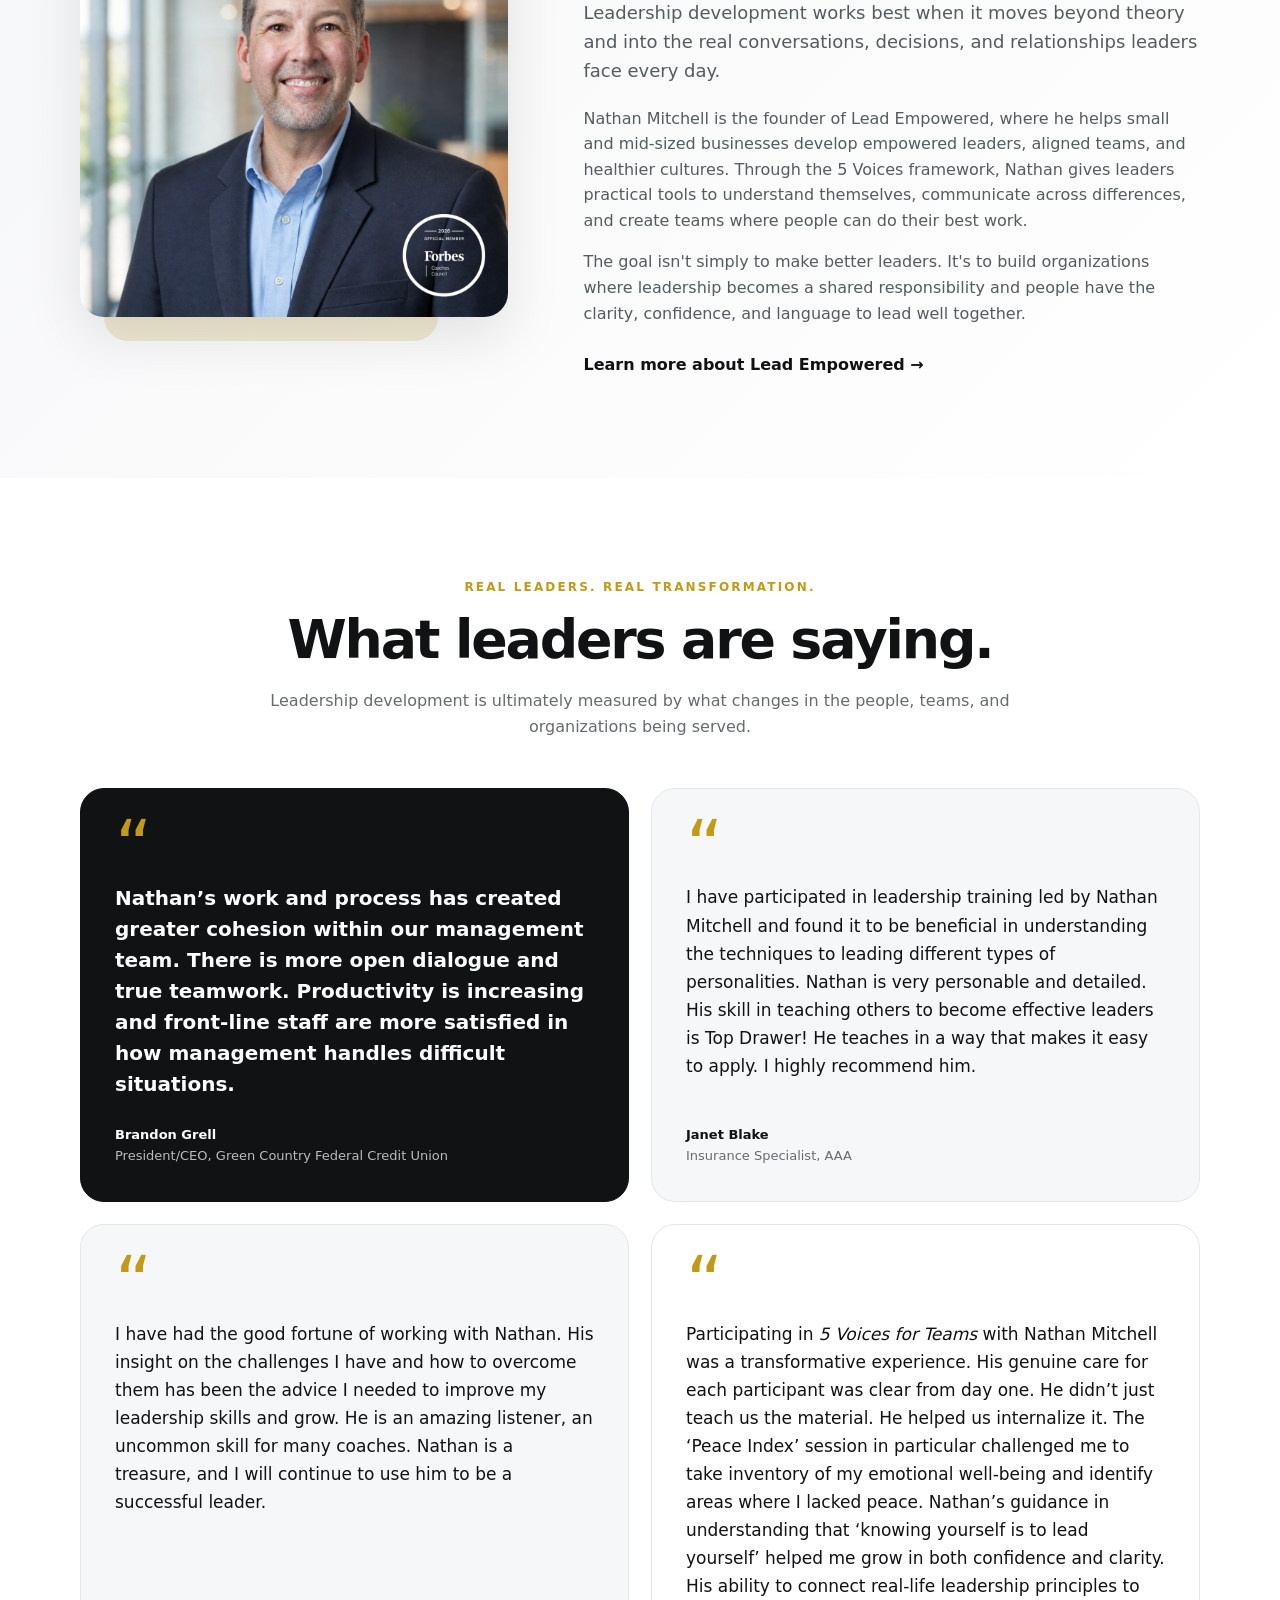
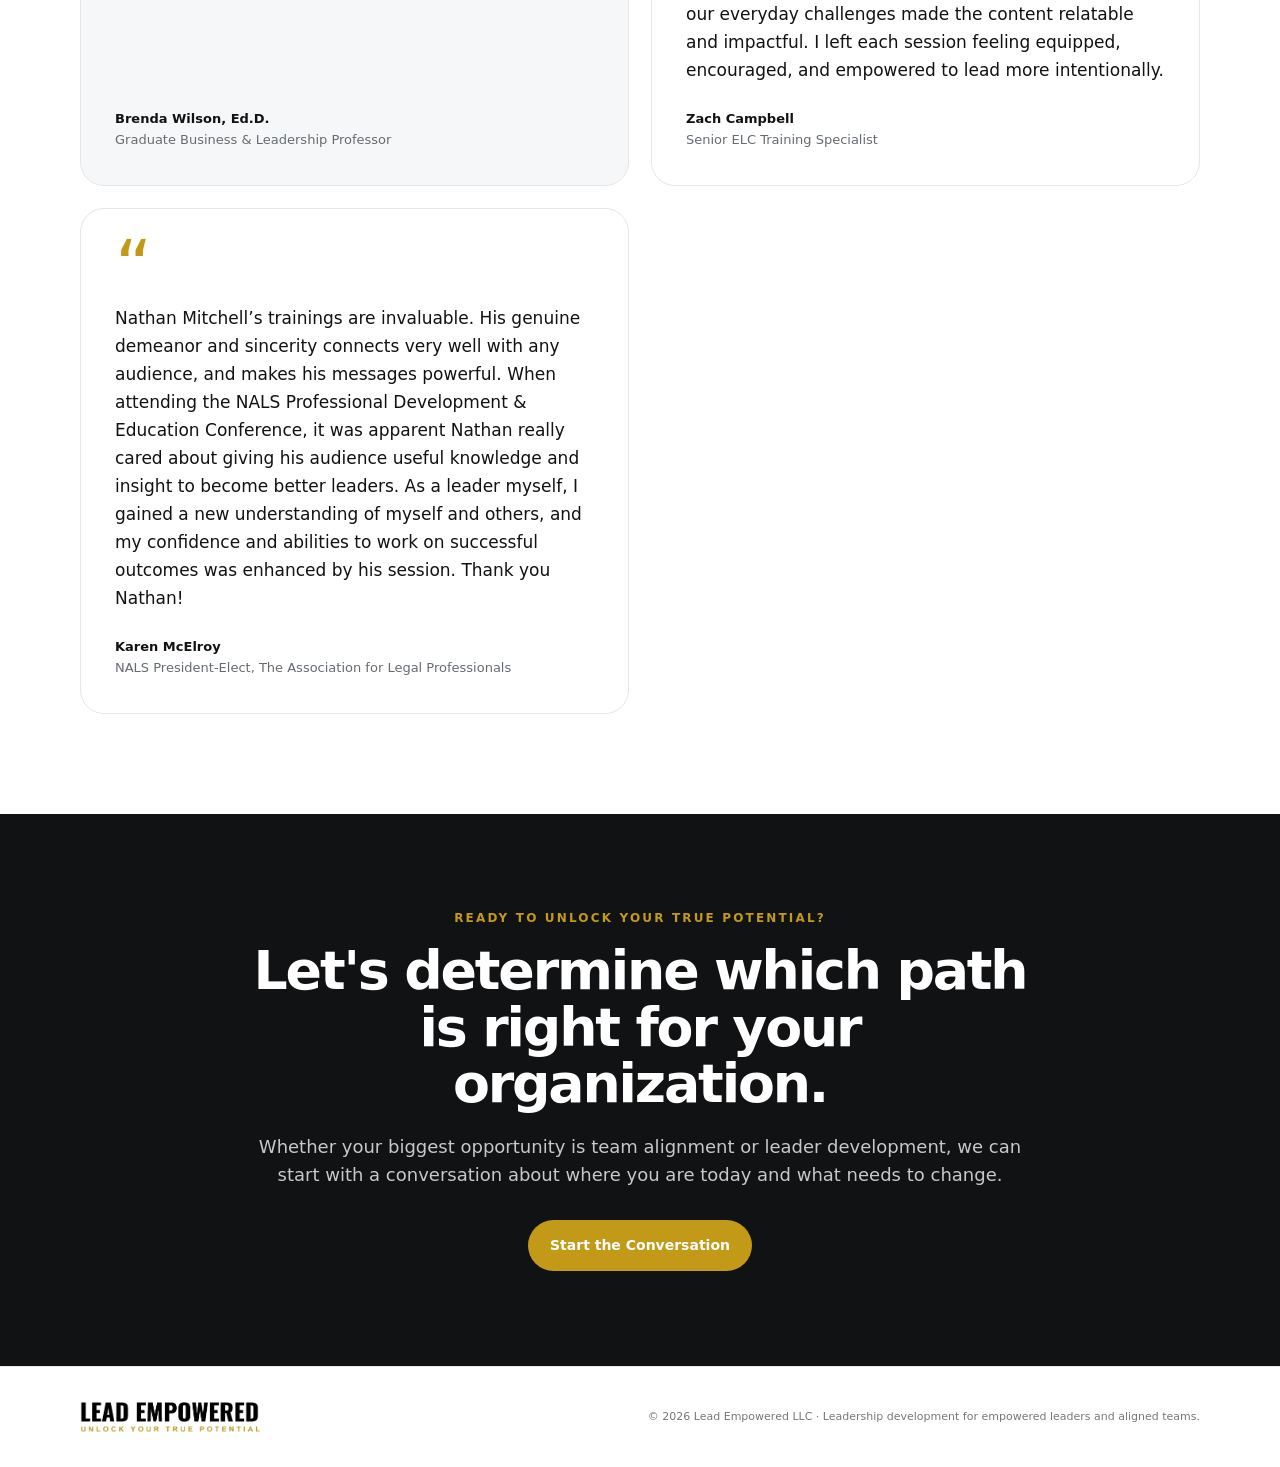
==== commit 906ba4d5: "5 Voices v2" ====
--- a/index.html
+++ b/index.html
@@ -18,7 +18,8 @@
         <a href="#teams">For Teams</a>
         <a href="#academy">Leader Academy</a>
         <a href="#results">Results</a>
-        <a class="nav-cta" href="https://leadempowered.com/5-voices-for-teams/">Learn More</a>
+        <a href="contact.html">Contact</a>
+        <a class="nav-cta" href="contact.html">Learn More</a>
       </nav>
     </div>
   </header>
@@ -33,7 +34,7 @@
           <p class="hero-text">Your people don't have to think alike to work exceptionally well together. 5 Voices gives leaders and teams a shared language for understanding how they communicate, collaborate, handle pressure, and create results.</p>
           <div class="hero-actions">
             <a class="button button-gold" href="#programs">Explore the Programs</a>
-            <a class="button button-outline" href="https://leadempowered.com/5-voices-for-teams/">Talk With Nathan</a>
+            <a class="button button-outline" href="contact.html">Talk With Nathan</a>
           </div>
           <div class="hero-proof">
             <span>Built for small & mid-sized businesses</span>
@@ -41,16 +42,9 @@
             <span>Leadership development that sticks</span>
           </div>
         </div>
-        <div class="hero-card">
-          <div class="voice-orbit">
-            <div class="orbit-center">5<br><small>VOICES</small></div>
-            <span class="voice voice-1">Creative</span>
-            <span class="voice voice-2">Connector</span>
-            <span class="voice voice-3">Nurturer</span>
-            <span class="voice voice-4">Guardian</span>
-            <span class="voice voice-5">Pioneer</span>
-          </div>
-          <p>Different voices. One team. Better leadership.</p>
+        <div class="hero-image-wrap">
+          <img class="hero-image" src="assets/team-hero.png" alt="A successful leadership team collaborating and enjoying working together">
+          <div class="hero-image-caption">Different voices. One team. Better leadership.</div>
         </div>
       </div>
     </section>
@@ -87,7 +81,7 @@
               <li>Group coaching and guided application</li>
               <li>GiANT OS Leadership Hub access</li>
             </ul>
-            <a class="text-link" href="https://leadempowered.com/5-voices-for-teams/">Explore 5 Voices for Teams →</a>
+            <a class="text-link" href="contact.html">Discuss 5 Voices for Teams →</a>
             <a class="download-link" href="assets/5-voices-for-teams-overview.pdf" target="_blank" rel="noopener">Download program overview</a>
           </article>
 
@@ -102,7 +96,7 @@
               <li>Group coaching and practical application</li>
               <li>Online Leadership Hub access</li>
             </ul>
-            <a class="text-link" href="https://leadempowered.com/5-voices-leader-academy-2/">Explore Leader Academy →</a>
+            <a class="text-link" href="contact.html">Discuss Leader Academy →</a>
             <a class="download-link" href="assets/5-voices-leader-academy-overview.pdf" target="_blank" rel="noopener">Download program overview</a>
           </article>
         </div>
@@ -144,7 +138,7 @@
       </div>
     </section>
 
-    <section class="section founder section-soft">
+    <section id="founder" class="section founder section-soft">
       <div class="container founder-grid">
         <div class="founder-photo-wrap">
           <img class="founder-photo" src="assets/nathan-mitchell-headshot.png" alt="Nathan Mitchell, founder of Lead Empowered and Forbes Coaches Council member">
@@ -160,7 +154,7 @@
       </div>
     </section>
 
-    <section class="section testimonial-section">
+    <section id="testimonials" class="section testimonial-section">
       <div class="container">
         <div class="section-heading centered testimonial-heading">
           <p class="eyebrow">REAL LEADERS. REAL TRANSFORMATION.</p>
@@ -208,8 +202,7 @@
         <h2>Let's determine which path is right for your organization.</h2>
         <p>Whether your biggest opportunity is team alignment or leader development, we can start with a conversation about where you are today and what needs to change.</p>
         <div class="hero-actions">
-          <a class="button button-gold" href="https://leadempowered.com/5-voices-for-teams/">Start the Conversation</a>
-          <a class="button button-outline-light" href="https://leadempowered.com/5-voices-leader-academy-2/">View Leader Academy</a>
+          <a class="button button-gold" href="contact.html">Start the Conversation</a>
         </div>
       </div>
     </section>
--- a/styles.css
+++ b/styles.css
@@ -11,3 +11,43 @@
 @media(max-width:900px){.founder-grid{grid-template-columns:1fr;gap:45px}.founder-photo{max-width:520px}.site-header nav a:not(.nav-cta){display:none}.hero-grid,.program-grid,.founder{background:linear-gradient(135deg,#f5f6f7 0%,#fff 100%)}.founder-grid{display:grid;grid-template-columns:.82fr 1.18fr;gap:75px;align-items:center}.founder-photo-wrap{position:relative}.founder-photo-wrap:after{content:"";position:absolute;left:24px;bottom:-24px;width:78%;height:78%;border-radius:24px;background:var(--gold);opacity:.18;z-index:0}.founder-photo{position:relative;z-index:1;width:100%;max-width:470px;display:block;border-radius:24px;box-shadow:var(--shadow)}.founder-copy h2{font-size:clamp(38px,4.5vw,58px);line-height:1.02;letter-spacing:-.045em;margin:0 0 20px}.founder-copy>p:not(.eyebrow){max-width:680px}.founder-copy p{color:#565b60}.founder-copy .lead{margin-bottom:20px}.founder-link{display:inline-block;margin-top:10px;color:var(--ink)}
 .result-grid{grid-template-columns:1fr}.hero{padding-top:70px}.hero-card{min-height:390px}.stats,.steps{grid-template-columns:1fr}.testimonial-grid{grid-template-columns:1fr}.testimonial-card{padding:28px}.testimonial-card.testimonial-featured blockquote{font-size:18px}.footer-wrap{flex-direction:column;align-items:flex-start}.footer-wrap p{text-align:left}.card-intro{min-height:0}}
 @media(max-width:520px){.container,.narrow{width:min(100% - 28px,1120px)}.brand img{width:165px}.nav-wrap{min-height:70px}.hero h1{font-size:45px}.voice-orbit{transform:scale(.82)}.hero-card{min-height:350px;padding:15px}.testimonial blockquote{font-size:20px}.section{padding:75px 0}.program-card{padding:28px}.card-top{align-items:flex-start;flex-direction:column}}
+
+
+/* Hero image + internal contact page updates */
+.hero-grid{grid-template-columns:minmax(0,1fr) minmax(0,1.08fr);gap:54px}
+.hero-image-wrap{position:relative;min-height:470px;border-radius:30px;overflow:hidden;box-shadow:var(--shadow);background:#17191b}
+.hero-image{display:block;width:100%;height:100%;min-height:470px;object-fit:cover;object-position:center}
+.hero-image-caption{position:absolute;left:22px;right:22px;bottom:20px;padding:13px 18px;border-radius:14px;background:rgba(17,18,20,.82);backdrop-filter:blur(8px);color:#fff;font-weight:800;font-size:14px;text-align:center}
+.contact-hero{padding:95px 0 105px;background:linear-gradient(135deg,#f7f7f5 0%,#fff 55%,#f1f6f9 100%)}
+.contact-hero-grid{display:grid;grid-template-columns:.95fr 1.05fr;gap:80px;align-items:start}
+.contact-hero h1{font-size:clamp(42px,5.4vw,70px);line-height:1.02;letter-spacing:-.05em;margin:0 0 25px;max-width:700px}
+.contact-lead{font-size:18px;color:#5d6267;max-width:680px}
+.contact-points{margin-top:40px;display:grid;gap:16px}
+.contact-points>div{padding:20px 22px;border-left:3px solid var(--gold);background:#fff;border-radius:0 16px 16px 0;box-shadow:0 8px 25px rgba(0,0,0,.05)}
+.contact-points strong{display:block;font-size:17px;margin-bottom:5px}
+.contact-points span{display:block;color:#666b70;font-size:14px}
+.contact-card{background:#111214;color:#fff;border-radius:28px;padding:38px;box-shadow:var(--shadow)}
+.contact-card h2{font-size:34px;line-height:1.08;margin:0 0 8px}
+.form-intro{color:#bfc1c4;margin:0 0 25px}
+.contact-card form{display:grid;gap:9px}
+.contact-card label{font-size:13px;font-weight:800;margin-top:8px}
+.contact-card input,.contact-card select,.contact-card textarea{width:100%;border:1px solid #3b3e42;background:#1a1c1f;color:#fff;border-radius:10px;padding:13px 14px;font:inherit;outline:none}
+.contact-card input:focus,.contact-card select:focus,.contact-card textarea:focus{border-color:var(--gold2);box-shadow:0 0 0 3px rgba(194,154,24,.15)}
+.contact-card textarea{resize:vertical;min-height:130px}
+.contact-card select{appearance:auto}
+.contact-card .button{border:0;cursor:pointer;margin-top:14px;width:100%}
+.hidden-field{position:absolute!important;left:-9999px!important;height:0!important;overflow:hidden}
+.form-success{margin-top:20px;padding:24px;border:1px solid rgba(255,255,255,.16);border-radius:16px;background:#1a1c1f}
+.form-success strong{font-size:20px}.form-success p{color:#c6c8ca}.form-success .text-link{color:#fff}
+@media(max-width:900px){
+  .hero-grid{grid-template-columns:1fr;gap:35px}
+  .hero-image-wrap,.hero-image{min-height:360px}
+  .contact-hero-grid{grid-template-columns:1fr;gap:45px}
+  .site-header nav a{display:none}
+}
+@media(max-width:520px){
+  .hero-image-wrap,.hero-image{min-height:300px}
+  .hero-image-caption{font-size:12px;left:12px;right:12px;bottom:12px}
+  .contact-hero{padding:70px 0 80px}
+  .contact-card{padding:25px}
+}
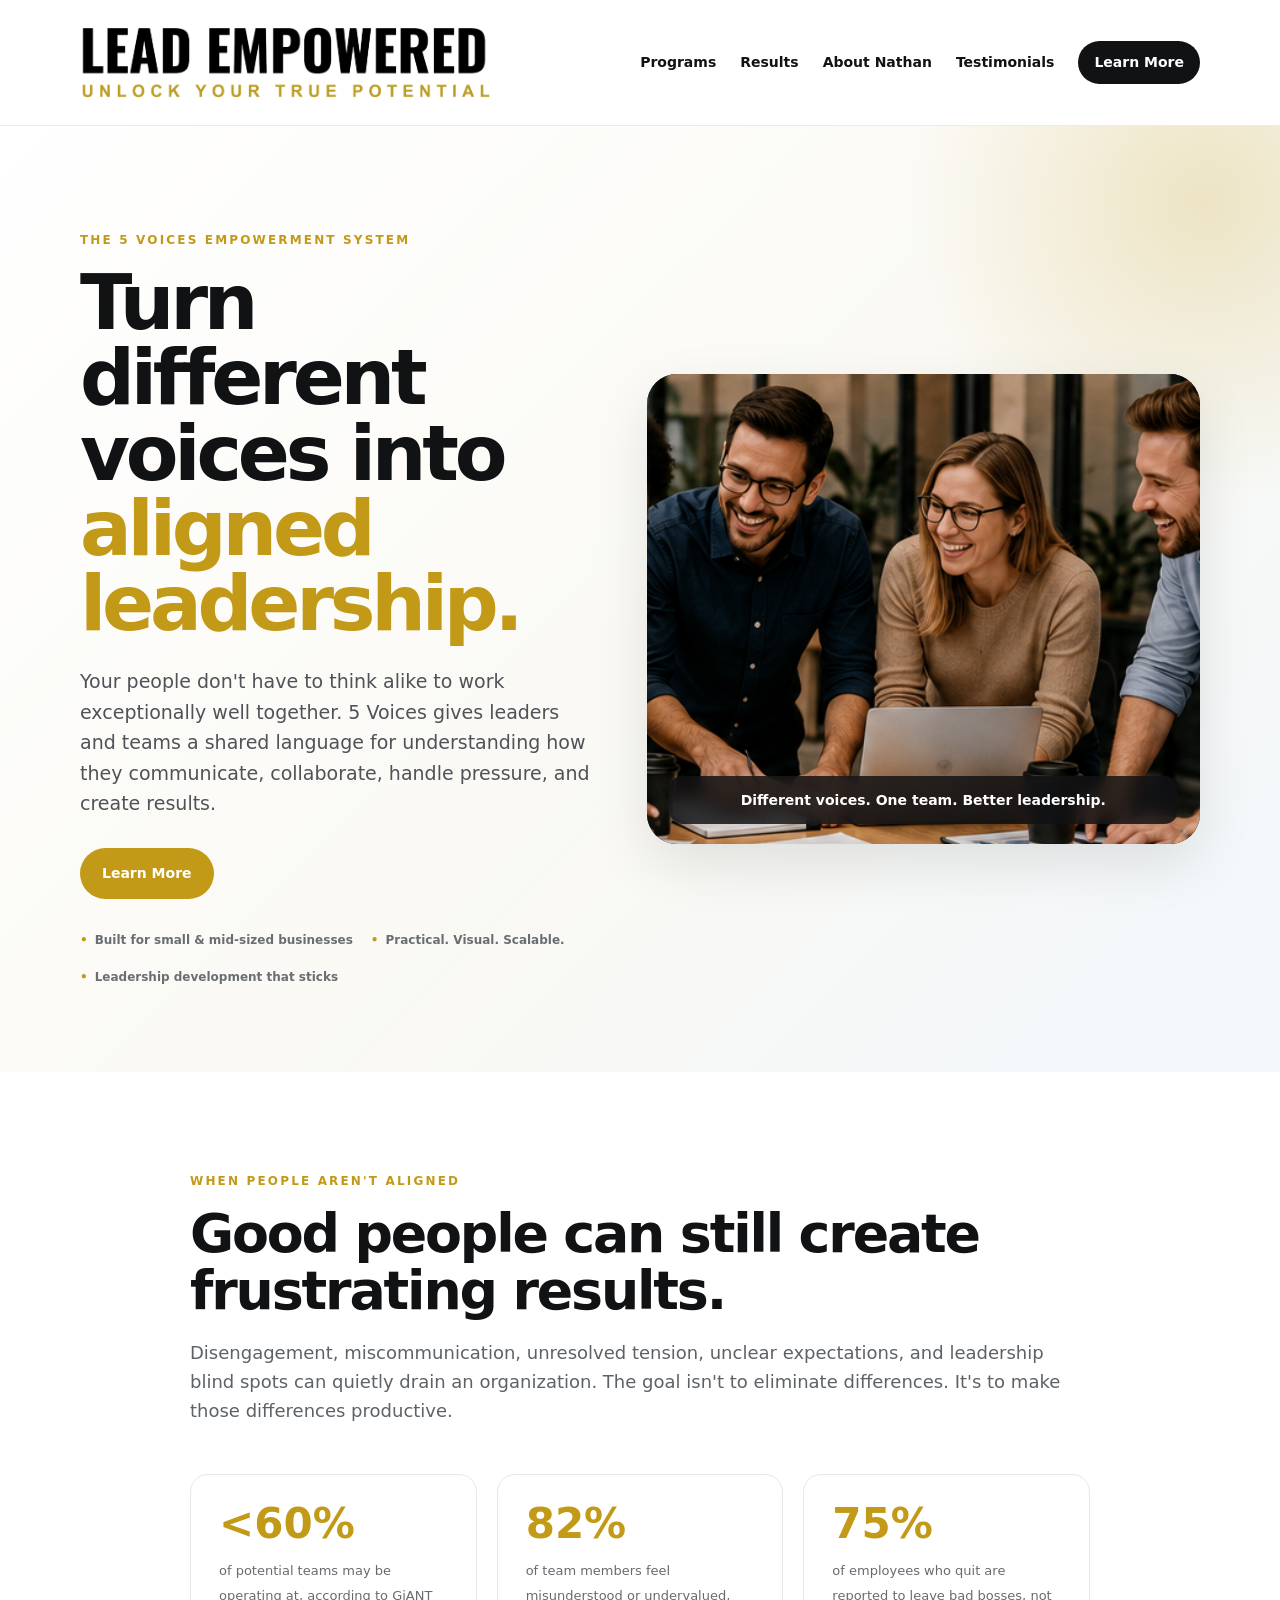
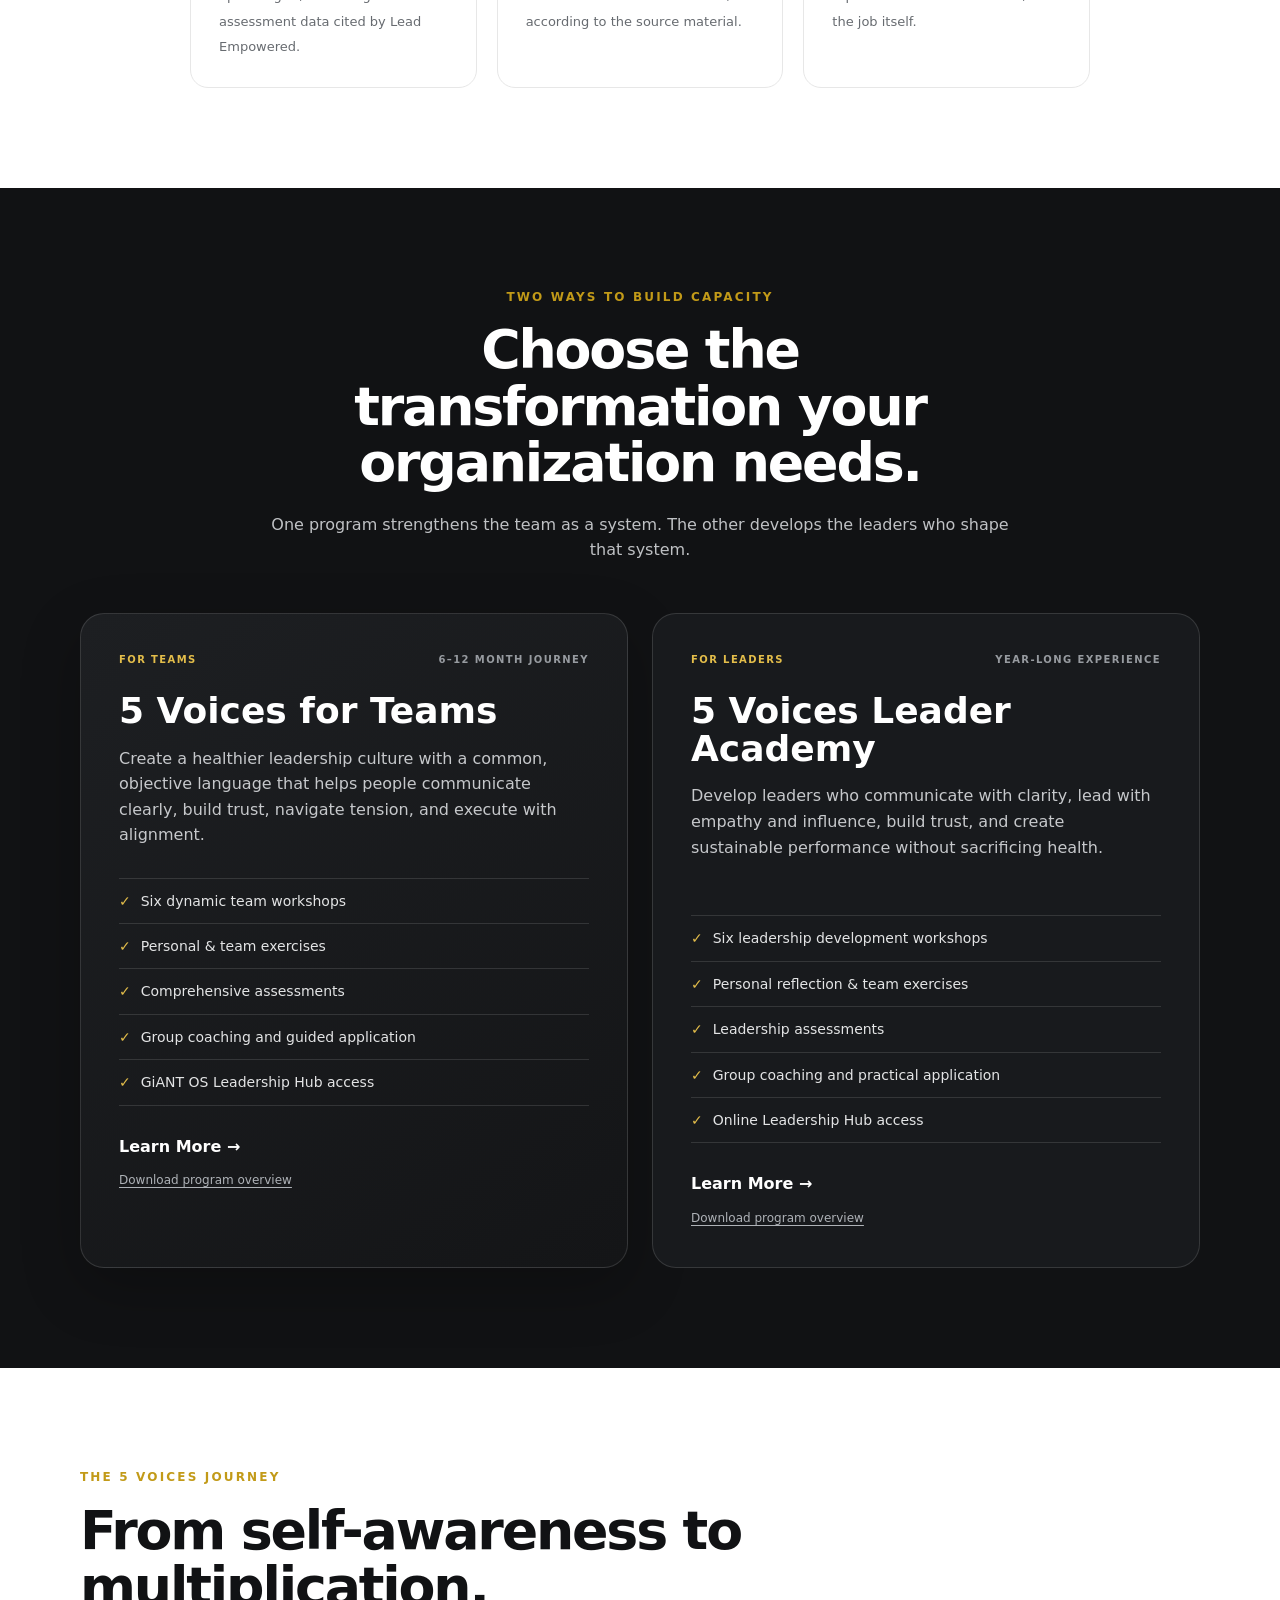
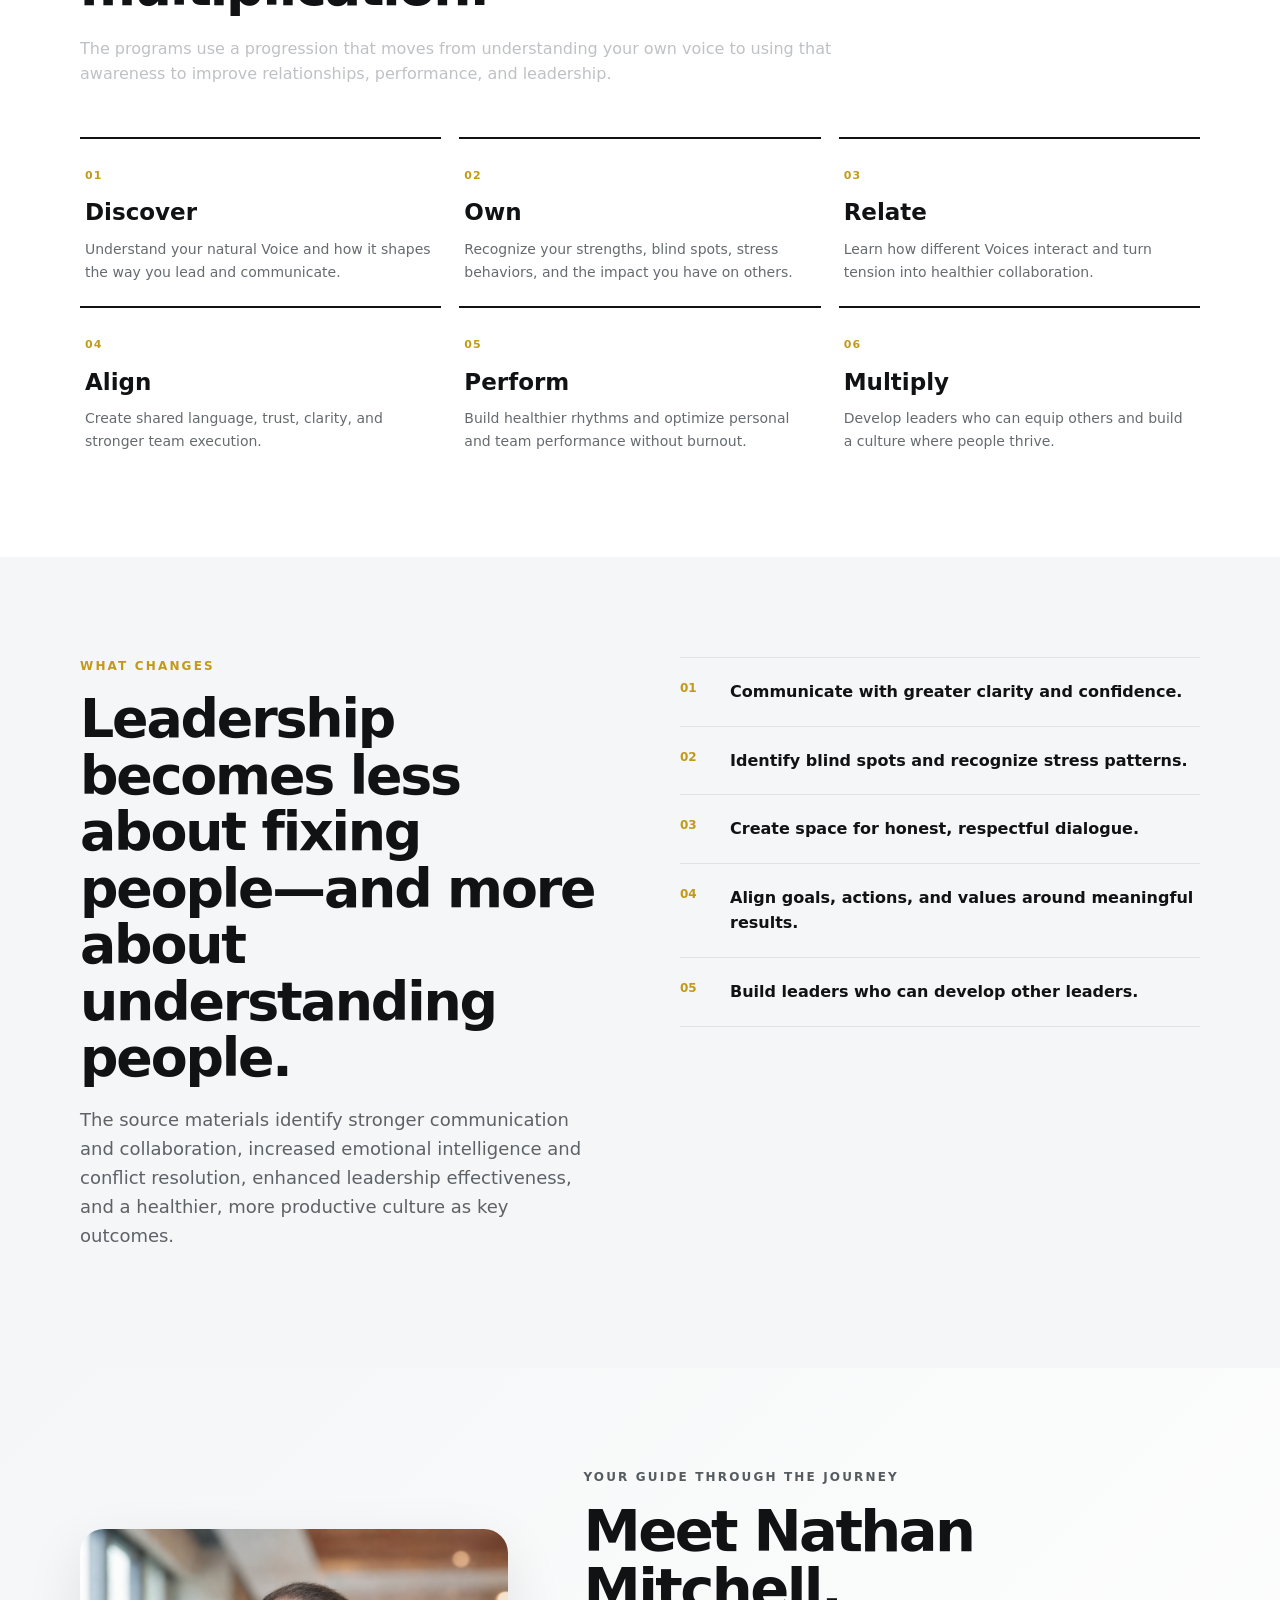
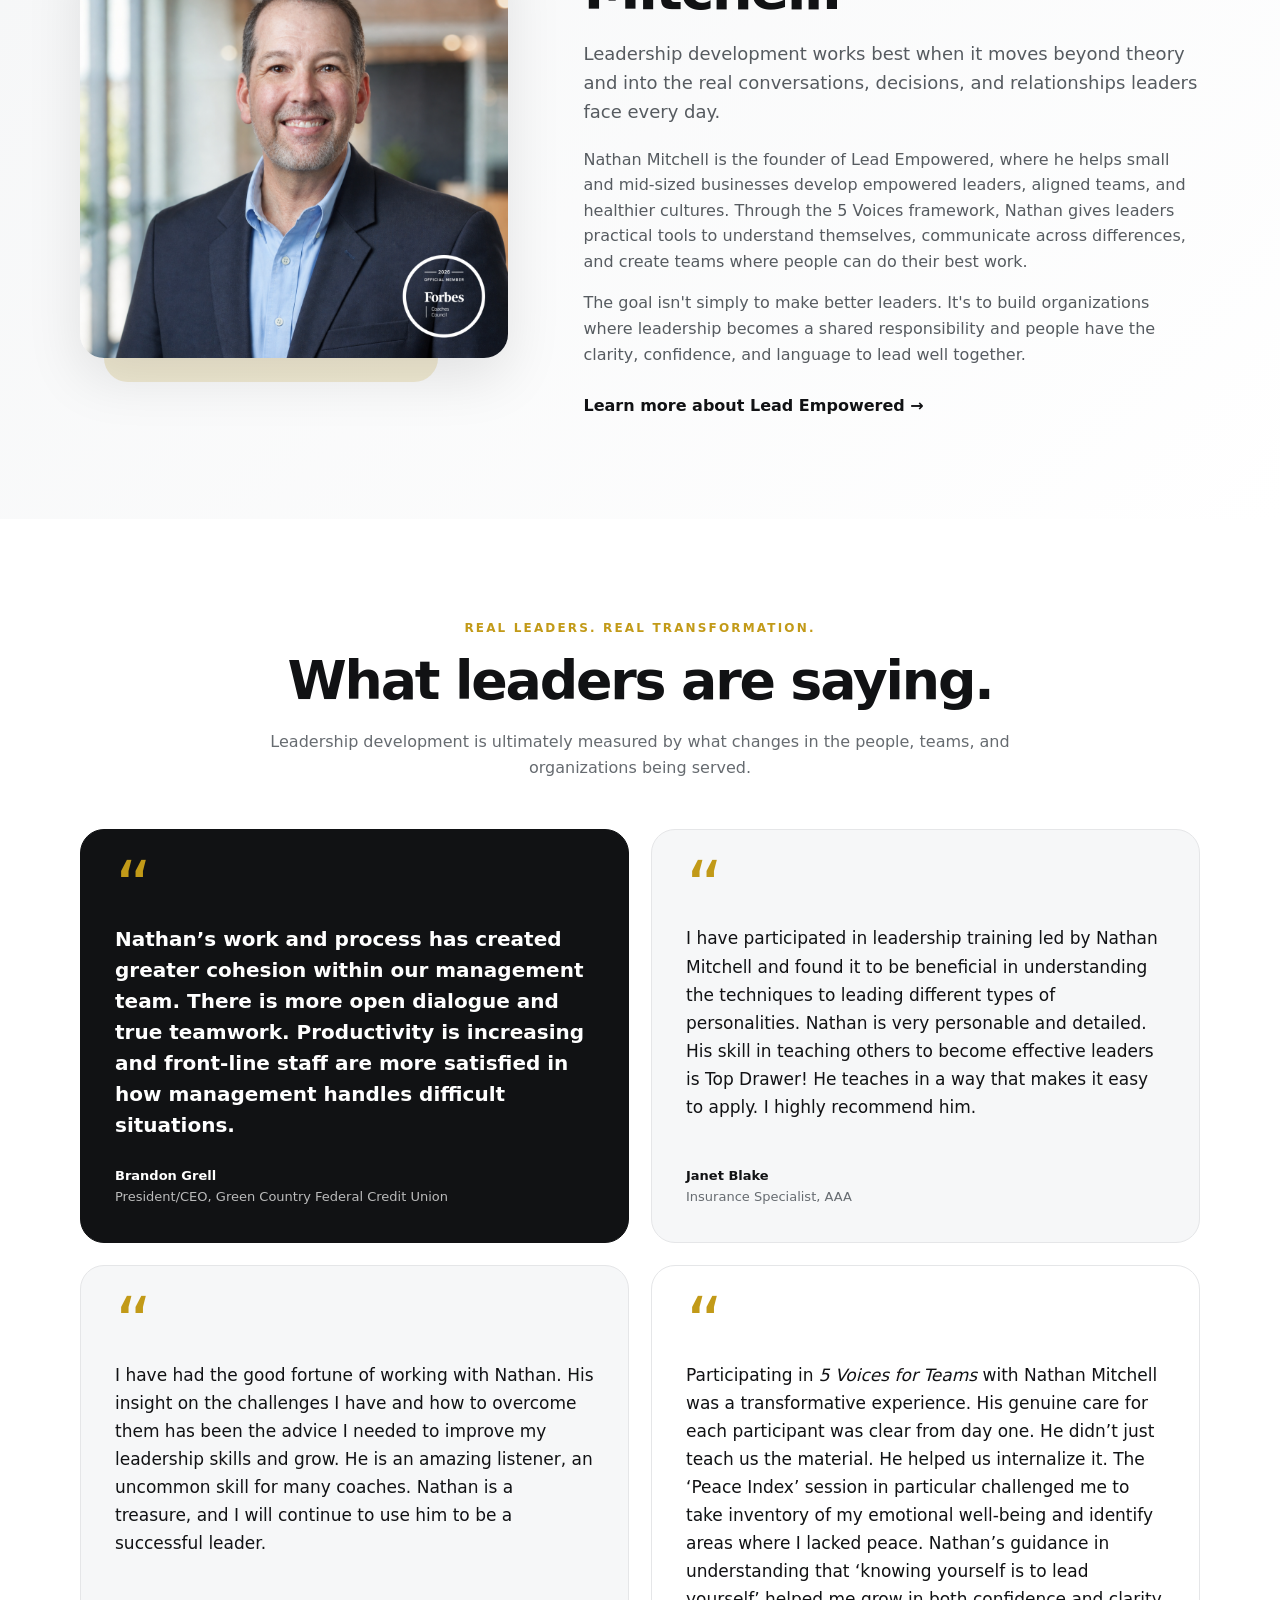
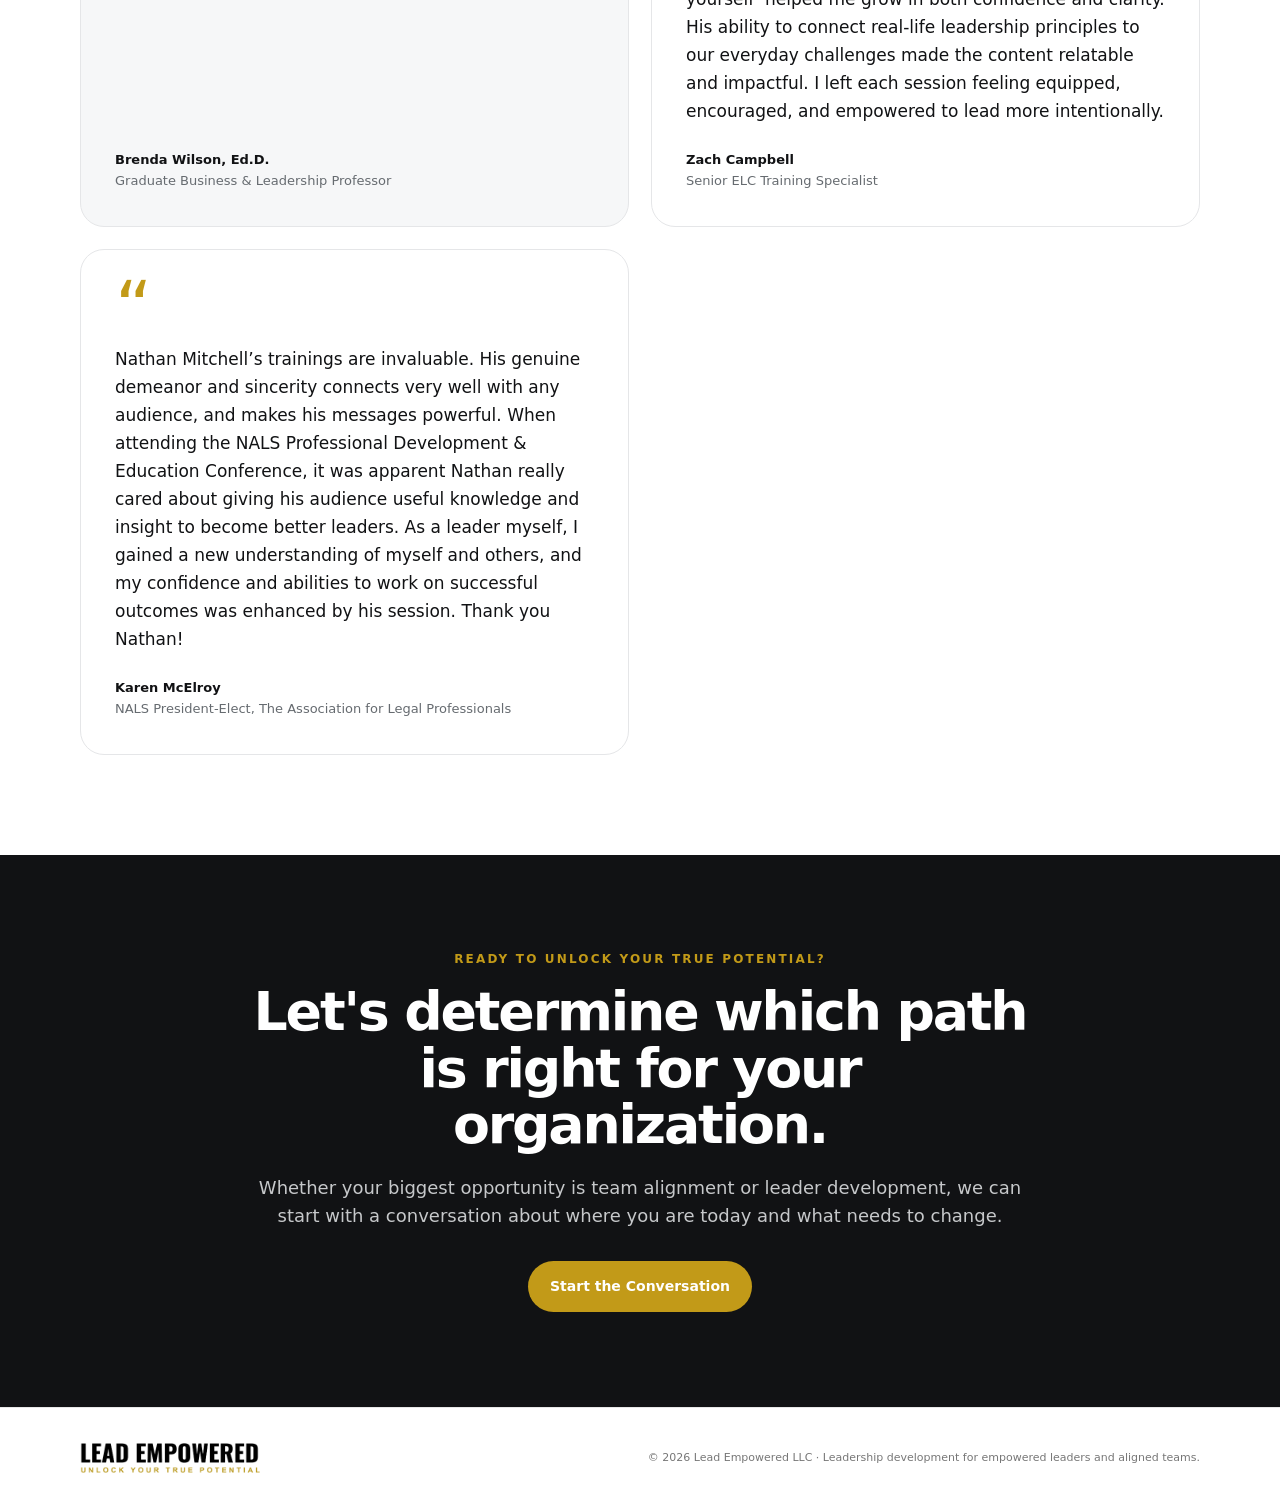
==== commit 1bc65291: "5 Voices V3" ====
--- a/index.html
+++ b/index.html
@@ -15,10 +15,9 @@
       </a>
       <nav aria-label="Primary navigation">
         <a href="#programs">Programs</a>
-        <a href="#teams">For Teams</a>
-        <a href="#academy">Leader Academy</a>
         <a href="#results">Results</a>
-        <a href="contact.html">Contact</a>
+        <a href="#founder">About Nathan</a>
+        <a href="#testimonials">Testimonials</a>
         <a class="nav-cta" href="contact.html">Learn More</a>
       </nav>
     </div>
@@ -33,8 +32,7 @@
           <h1>Turn different voices into <span>aligned leadership.</span></h1>
           <p class="hero-text">Your people don't have to think alike to work exceptionally well together. 5 Voices gives leaders and teams a shared language for understanding how they communicate, collaborate, handle pressure, and create results.</p>
           <div class="hero-actions">
-            <a class="button button-gold" href="#programs">Explore the Programs</a>
-            <a class="button button-outline" href="contact.html">Talk With Nathan</a>
+            <a class="button button-gold" href="contact.html">Learn More</a>
           </div>
           <div class="hero-proof">
             <span>Built for small & mid-sized businesses</span>
@@ -81,7 +79,7 @@
               <li>Group coaching and guided application</li>
               <li>GiANT OS Leadership Hub access</li>
             </ul>
-            <a class="text-link" href="contact.html">Discuss 5 Voices for Teams →</a>
+            <a class="text-link" href="contact.html">Learn More →</a>
             <a class="download-link" href="assets/5-voices-for-teams-overview.pdf" target="_blank" rel="noopener">Download program overview</a>
           </article>
 
@@ -96,7 +94,7 @@
               <li>Group coaching and practical application</li>
               <li>Online Leadership Hub access</li>
             </ul>
-            <a class="text-link" href="contact.html">Discuss Leader Academy →</a>
+            <a class="text-link" href="contact.html">Learn More →</a>
             <a class="download-link" href="assets/5-voices-leader-academy-overview.pdf" target="_blank" rel="noopener">Download program overview</a>
           </article>
         </div>
--- a/styles.css
+++ b/styles.css
@@ -1,6 +1,6 @@
 :root{--ink:#111214;--gold:#c29a18;--gold2:#e3bd4a;--paper:#fff;--soft:#f5f6f7;--muted:#62666b;--line:#e7e7e7;--radius:22px;--shadow:0 20px 55px rgba(0,0,0,.10)}
 *{box-sizing:border-box}html{scroll-behavior:smooth}body{margin:0;font-family:Inter,ui-sans-serif,system-ui,-apple-system,BlinkMacSystemFont,"Segoe UI",sans-serif;color:var(--ink);background:var(--paper);line-height:1.6}a{color:inherit}.container{width:min(1120px,calc(100% - 40px));margin:auto}.narrow{width:min(900px,calc(100% - 40px))}.section{padding:100px 0}.section-dark{background:#111214;color:#fff}.section-soft{background:var(--soft)}
-.site-header{position:sticky;top:0;z-index:50;background:rgba(255,255,255,.94);backdrop-filter:blur(12px);border-bottom:1px solid rgba(0,0,0,.08)}.nav-wrap{min-height:82px;display:flex;align-items:center;justify-content:space-between;gap:30px}.brand img{width:205px;height:auto;display:block}.site-header nav{display:flex;align-items:center;gap:24px;font-size:14px;font-weight:700}.site-header nav a{text-decoration:none}.nav-cta{padding:10px 16px;border-radius:999px;background:var(--ink);color:#fff!important}
+.site-header{position:sticky;top:0;z-index:50;background:rgba(255,255,255,.94);backdrop-filter:blur(12px);border-bottom:1px solid rgba(0,0,0,.08)}.nav-wrap{min-height:125px;display:flex;align-items:center;justify-content:space-between;gap:30px}.brand img{width:410px;height:auto;display:block}.site-header nav{display:flex;align-items:center;gap:24px;font-size:14px;font-weight:700}.site-header nav a{text-decoration:none}.nav-cta{padding:10px 16px;border-radius:999px;background:var(--ink);color:#fff!important}
 .hero{position:relative;overflow:hidden;background:linear-gradient(135deg,#fff 0%,#faf9f4 55%,#f2f7fb 100%);padding:105px 0 85px}.hero-glow{position:absolute;width:650px;height:650px;right:-250px;top:-250px;border-radius:50%;background:radial-gradient(circle,rgba(194,154,24,.22),transparent 65%)}.hero-grid{display:grid;grid-template-columns:1.08fr .92fr;gap:70px;align-items:center;position:relative}.eyebrow{margin:0 0 15px;color:var(--gold);font-size:12px;letter-spacing:.18em;font-weight:800}.hero h1{font-size:clamp(46px,6vw,78px);line-height:.98;letter-spacing:-.055em;margin:0 0 25px;max-width:760px}.hero h1 span{color:var(--gold)}.hero-text{font-size:19px;color:#4f5358;max-width:680px}.hero-actions{display:flex;flex-wrap:wrap;gap:13px;margin-top:30px}.button{display:inline-flex;align-items:center;justify-content:center;padding:14px 22px;border-radius:999px;text-decoration:none;font-weight:800;font-size:14px}.button-gold{background:var(--gold);color:#fff}.button-outline{border:1px solid #bbb;background:#fff}.button-outline-light{border:1px solid rgba(255,255,255,.35);color:#fff}.hero-proof{display:flex;flex-wrap:wrap;gap:18px;margin-top:32px;color:#6a6e72;font-size:12px;font-weight:700}.hero-proof span:before{content:"•";color:var(--gold);margin-right:7px}.hero-card{min-height:455px;border-radius:32px;background:#101112;box-shadow:var(--shadow);display:flex;align-items:center;justify-content:center;flex-direction:column;padding:40px;color:#fff;overflow:hidden;position:relative}.hero-card:after{content:"";position:absolute;inset:auto -15% -30% -15%;height:60%;background:radial-gradient(circle,rgba(194,154,24,.28),transparent 65%)}.voice-orbit{width:330px;height:330px;border:1px solid rgba(255,255,255,.14);border-radius:50%;position:relative;display:grid;place-items:center}.voice-orbit:before,.voice-orbit:after{content:"";position:absolute;border:1px solid rgba(255,255,255,.1);border-radius:50%}.voice-orbit:before{inset:35px}.voice-orbit:after{inset:70px}.orbit-center{width:105px;height:105px;border-radius:50%;background:var(--gold);display:grid;place-content:center;text-align:center;font-size:42px;font-weight:900;line-height:.8;z-index:2}.orbit-center small{font-size:10px;letter-spacing:.15em}.voice{position:absolute;font-size:12px;font-weight:800;padding:8px 10px;border-radius:999px;background:#25272a;z-index:3}.voice-1{top:22px;left:95px}.voice-2{right:4px;top:128px}.voice-3{right:57px;bottom:36px}.voice-4{left:40px;bottom:48px}.voice-5{left:0;top:125px}.hero-card>p{position:relative;z-index:2;margin:28px 0 0;color:#ddd;font-weight:700}
 .problem h2,.section-heading h2,.result-grid h2,.cta h2{font-size:clamp(35px,4.2vw,56px);line-height:1.05;letter-spacing:-.04em;margin:0 0 20px}.lead{font-size:18px;color:#5d6267}.stats{display:grid;grid-template-columns:repeat(3,1fr);gap:20px;margin-top:48px}.stats>div{padding:28px;border:1px solid var(--line);border-radius:18px;background:#fff}.stats strong{display:block;font-size:42px;line-height:1;color:var(--gold);margin-bottom:12px}.stats span{font-size:13px;color:#676b70}
 .section-heading{max-width:760px;margin-bottom:50px}.section-heading.centered{margin-left:auto;margin-right:auto;text-align:center}.section-heading p:last-child{color:#bfc1c4}.program-grid{display:grid;grid-template-columns:1fr 1fr;gap:24px}.program-card{border:1px solid rgba(255,255,255,.13);border-radius:24px;padding:38px;background:#181a1d}.program-card.featured{background:linear-gradient(145deg,#1d1f22,#141517);box-shadow:0 20px 60px rgba(0,0,0,.24)}.card-top{display:flex;justify-content:space-between;gap:15px;align-items:center}.program-label,.duration{font-size:10px;letter-spacing:.14em;font-weight:900}.program-label{color:var(--gold2)}.duration{color:#979ba0}.program-card h3{font-size:36px;line-height:1.05;margin:24px 0 15px}.card-intro{color:#c6c8cb;min-height:110px}.program-card ul{padding:0;margin:22px 0 28px;list-style:none;border-top:1px solid rgba(255,255,255,.12)}.program-card li{padding:11px 0;border-bottom:1px solid rgba(255,255,255,.12);color:#e3e4e5;font-size:14px}.program-card li:before{content:"✓";color:var(--gold2);font-weight:900;margin-right:10px}.text-link{display:block;color:#fff;text-decoration:none;font-weight:800}.download-link{display:inline-block;margin-top:12px;color:#aeb2b7;font-size:12px;text-underline-offset:3px}
@@ -10,7 +10,7 @@
 footer{padding:35px 0;border-top:1px solid var(--line);background:#fff}.footer-wrap{display:flex;justify-content:space-between;align-items:center;gap:30px}.footer-wrap img{width:180px}.footer-wrap p{font-size:11px;color:#777;margin:0;text-align:right}
 @media(max-width:900px){.founder-grid{grid-template-columns:1fr;gap:45px}.founder-photo{max-width:520px}.site-header nav a:not(.nav-cta){display:none}.hero-grid,.program-grid,.founder{background:linear-gradient(135deg,#f5f6f7 0%,#fff 100%)}.founder-grid{display:grid;grid-template-columns:.82fr 1.18fr;gap:75px;align-items:center}.founder-photo-wrap{position:relative}.founder-photo-wrap:after{content:"";position:absolute;left:24px;bottom:-24px;width:78%;height:78%;border-radius:24px;background:var(--gold);opacity:.18;z-index:0}.founder-photo{position:relative;z-index:1;width:100%;max-width:470px;display:block;border-radius:24px;box-shadow:var(--shadow)}.founder-copy h2{font-size:clamp(38px,4.5vw,58px);line-height:1.02;letter-spacing:-.045em;margin:0 0 20px}.founder-copy>p:not(.eyebrow){max-width:680px}.founder-copy p{color:#565b60}.founder-copy .lead{margin-bottom:20px}.founder-link{display:inline-block;margin-top:10px;color:var(--ink)}
 .result-grid{grid-template-columns:1fr}.hero{padding-top:70px}.hero-card{min-height:390px}.stats,.steps{grid-template-columns:1fr}.testimonial-grid{grid-template-columns:1fr}.testimonial-card{padding:28px}.testimonial-card.testimonial-featured blockquote{font-size:18px}.footer-wrap{flex-direction:column;align-items:flex-start}.footer-wrap p{text-align:left}.card-intro{min-height:0}}
-@media(max-width:520px){.container,.narrow{width:min(100% - 28px,1120px)}.brand img{width:165px}.nav-wrap{min-height:70px}.hero h1{font-size:45px}.voice-orbit{transform:scale(.82)}.hero-card{min-height:350px;padding:15px}.testimonial blockquote{font-size:20px}.section{padding:75px 0}.program-card{padding:28px}.card-top{align-items:flex-start;flex-direction:column}}
+@media(max-width:520px){.container,.narrow{width:min(100% - 28px,1120px)}.brand img{width:330px;max-width:72vw}.nav-wrap{min-height:92px}.hero h1{font-size:45px}.voice-orbit{transform:scale(.82)}.hero-card{min-height:350px;padding:15px}.testimonial blockquote{font-size:20px}.section{padding:75px 0}.program-card{padding:28px}.card-top{align-items:flex-start;flex-direction:column}}
 
 
 /* Hero image + internal contact page updates */
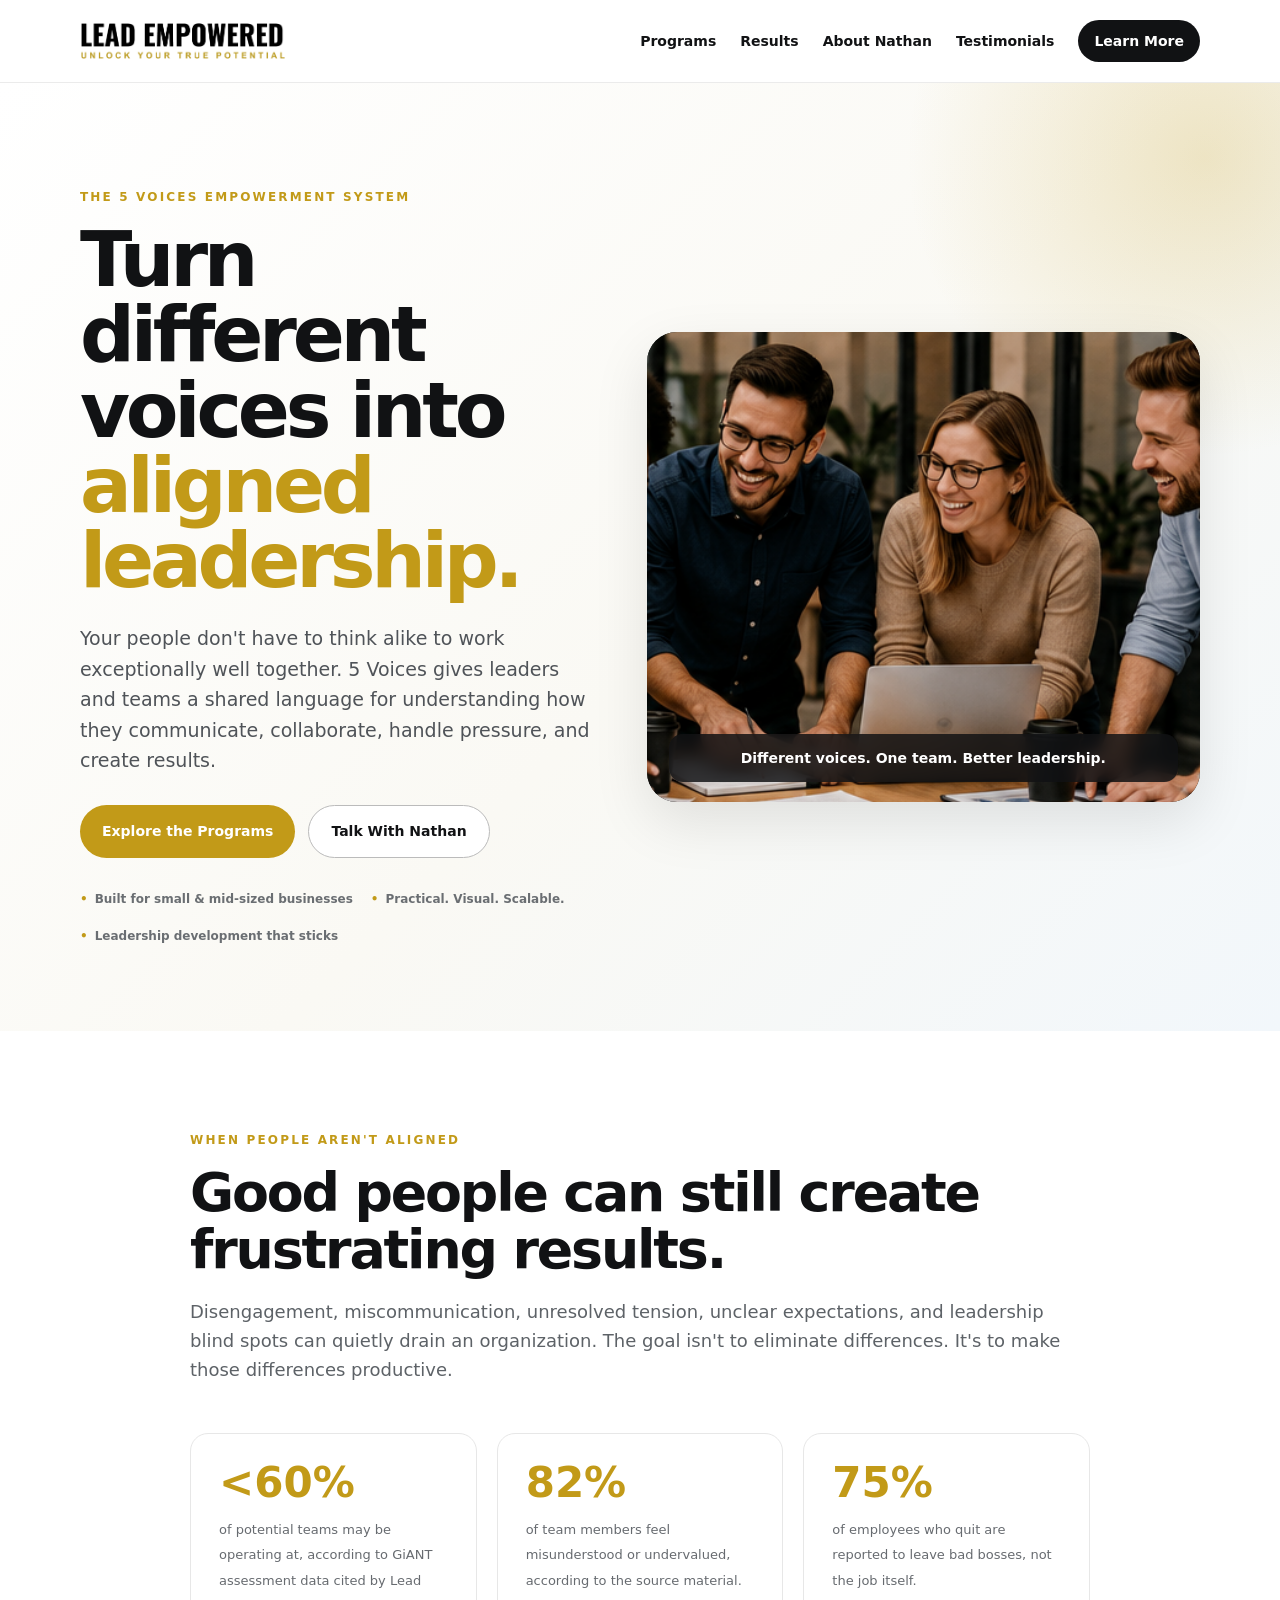
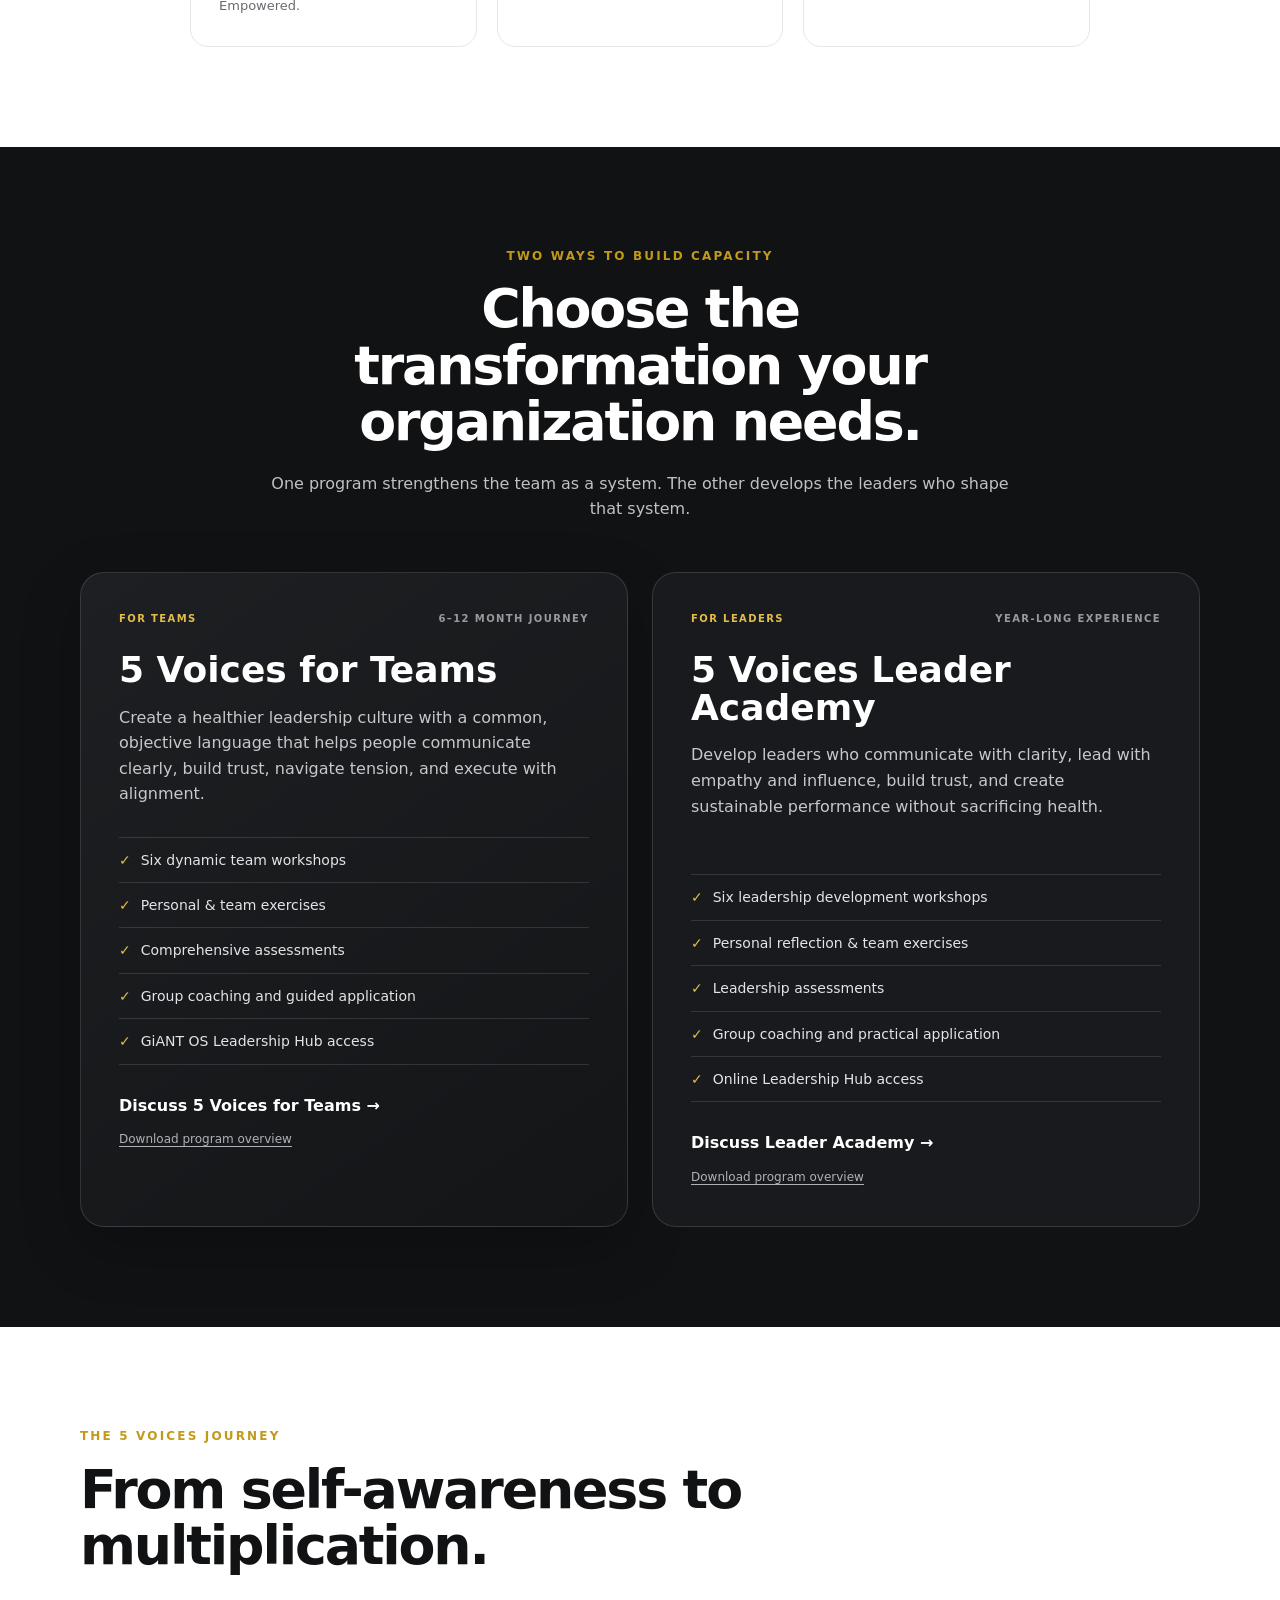
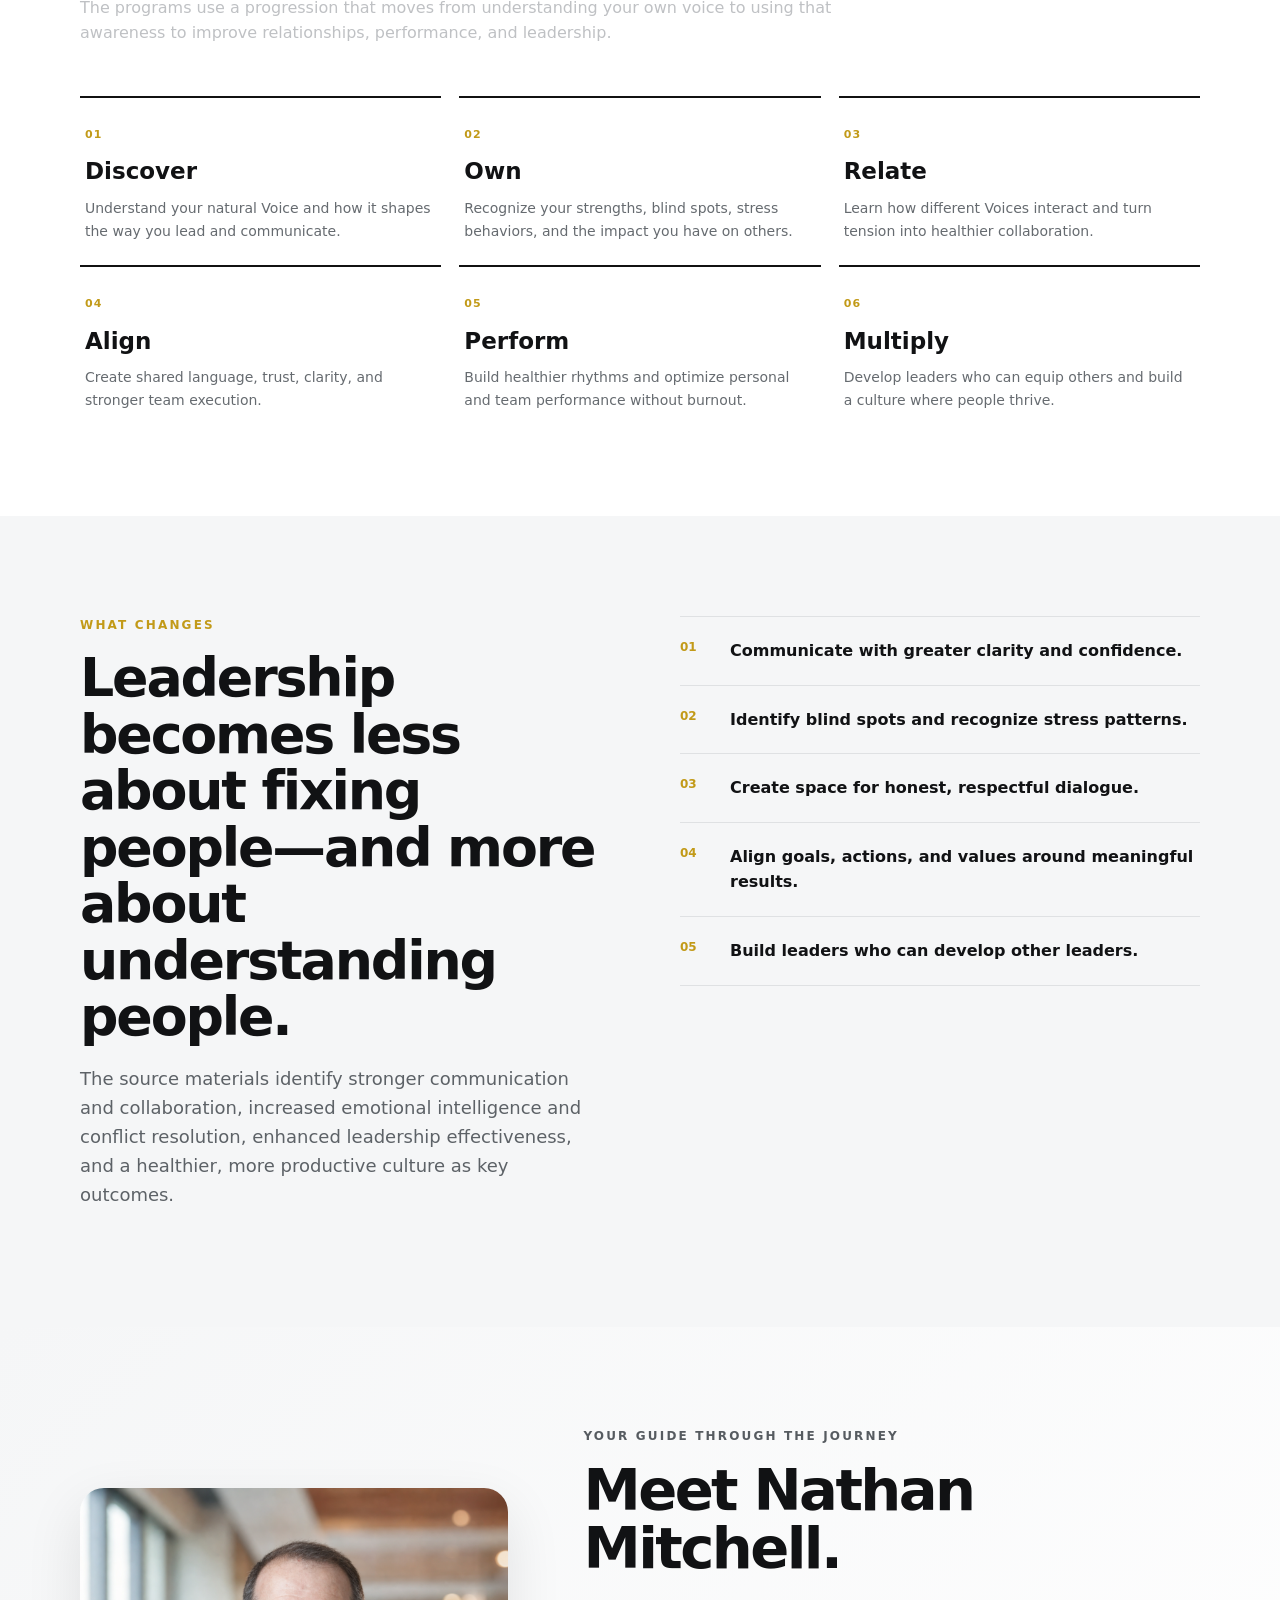
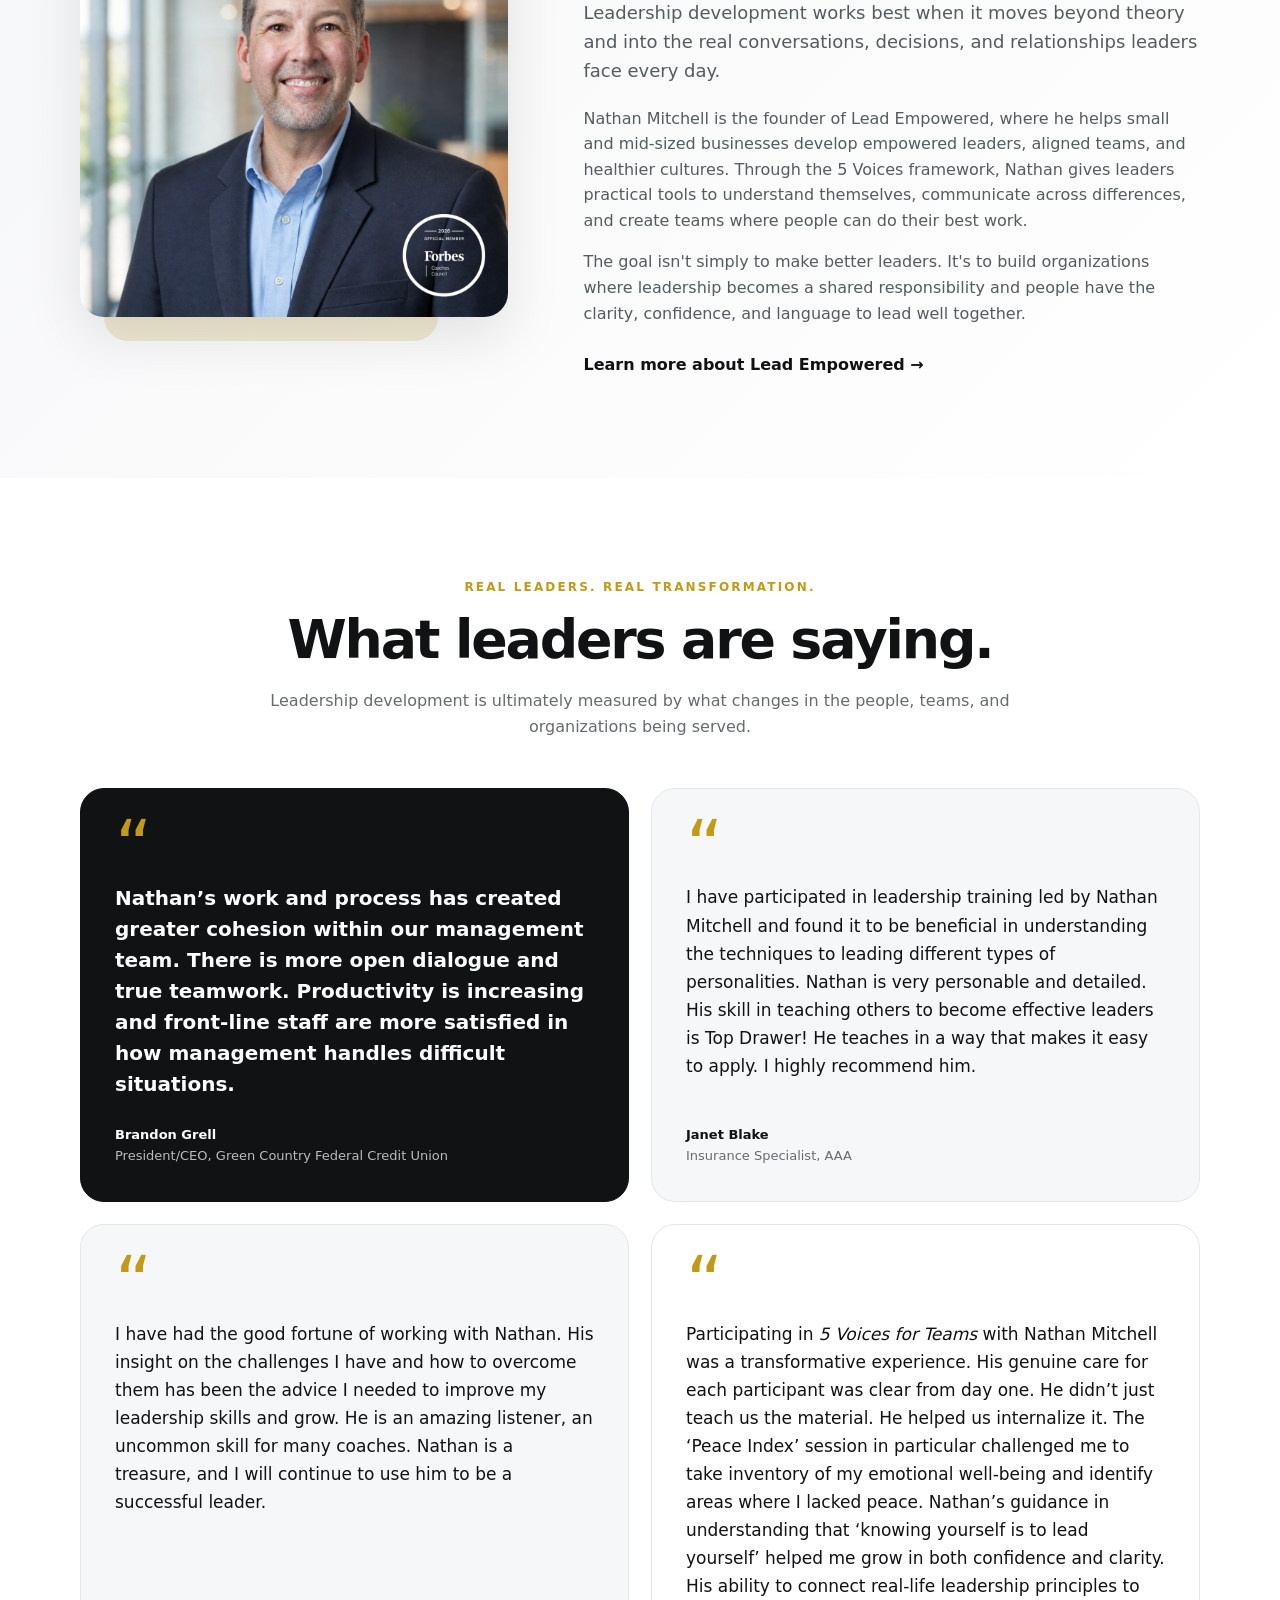
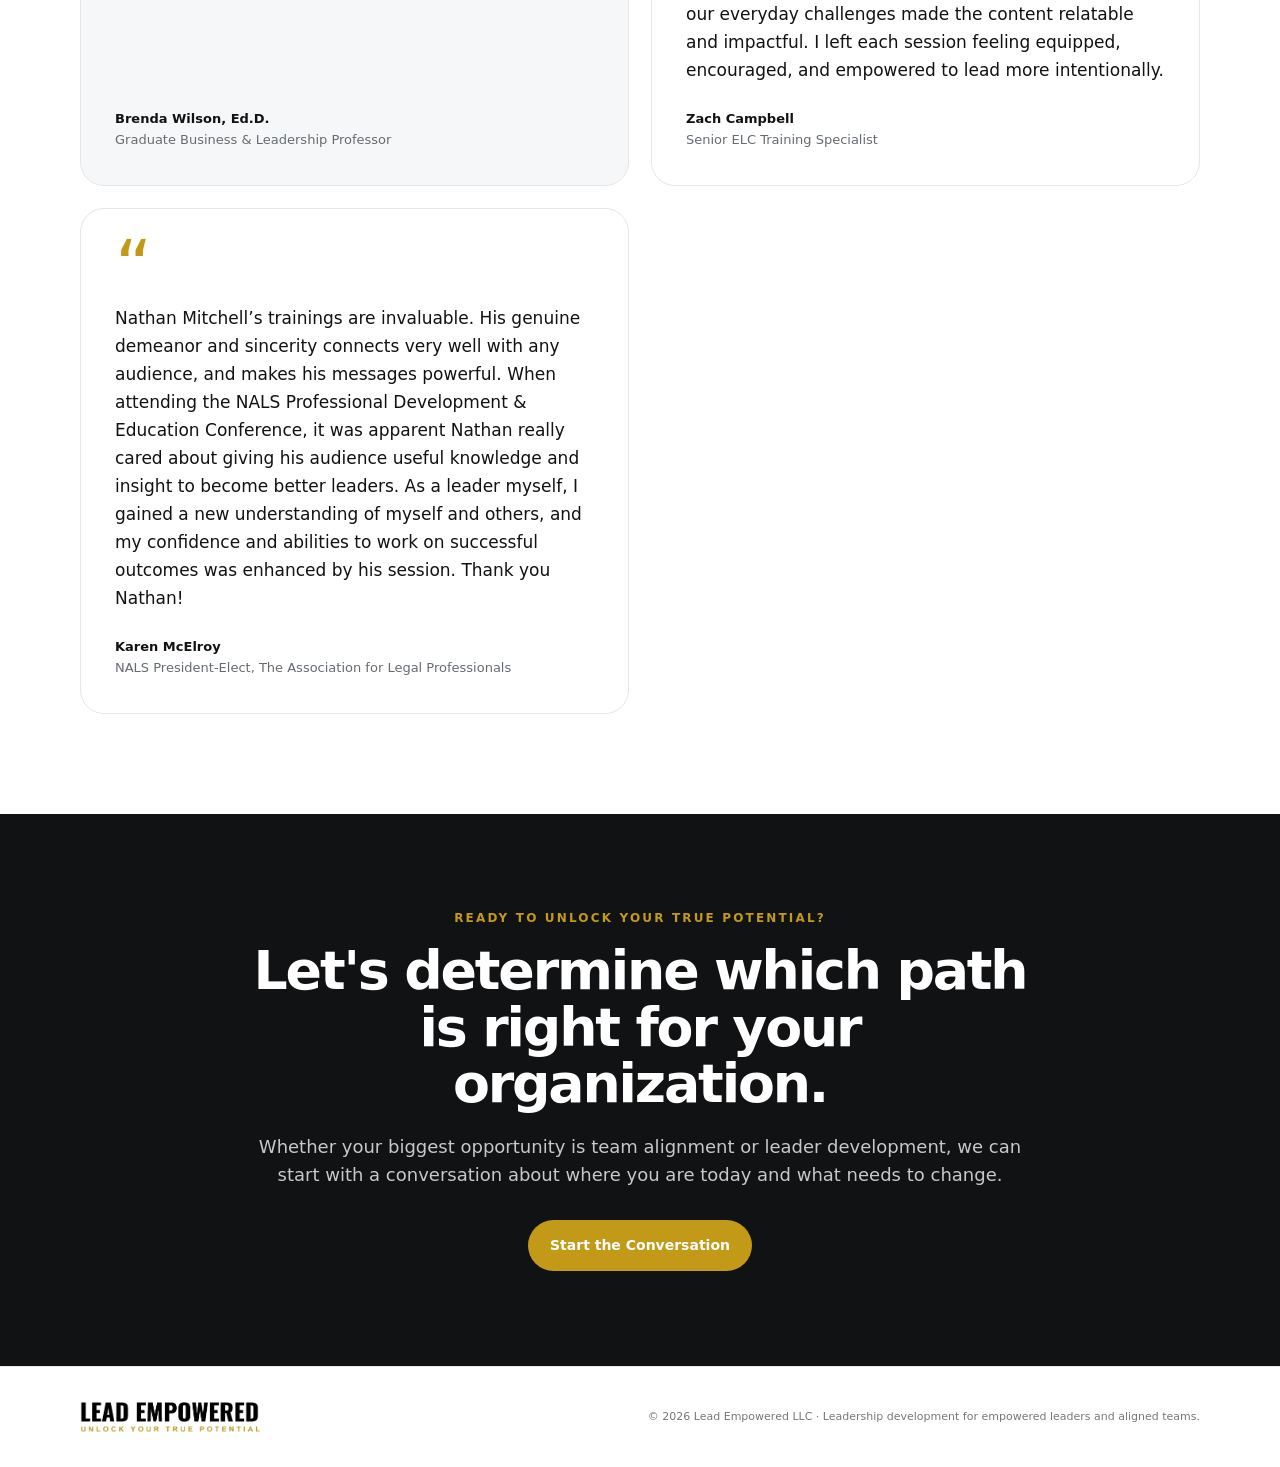
==== commit 98c3a908: "5 Voices V4" ====
--- a/index.html
+++ b/index.html
@@ -32,7 +32,8 @@
           <h1>Turn different voices into <span>aligned leadership.</span></h1>
           <p class="hero-text">Your people don't have to think alike to work exceptionally well together. 5 Voices gives leaders and teams a shared language for understanding how they communicate, collaborate, handle pressure, and create results.</p>
           <div class="hero-actions">
-            <a class="button button-gold" href="contact.html">Learn More</a>
+            <a class="button button-gold" href="#programs">Explore the Programs</a>
+            <a class="button button-outline" href="contact.html">Talk With Nathan</a>
           </div>
           <div class="hero-proof">
             <span>Built for small & mid-sized businesses</span>
@@ -79,7 +80,7 @@
               <li>Group coaching and guided application</li>
               <li>GiANT OS Leadership Hub access</li>
             </ul>
-            <a class="text-link" href="contact.html">Learn More →</a>
+            <a class="text-link" href="contact.html">Discuss 5 Voices for Teams →</a>
             <a class="download-link" href="assets/5-voices-for-teams-overview.pdf" target="_blank" rel="noopener">Download program overview</a>
           </article>
 
@@ -94,7 +95,7 @@
               <li>Group coaching and practical application</li>
               <li>Online Leadership Hub access</li>
             </ul>
-            <a class="text-link" href="contact.html">Learn More →</a>
+            <a class="text-link" href="contact.html">Discuss Leader Academy →</a>
             <a class="download-link" href="assets/5-voices-leader-academy-overview.pdf" target="_blank" rel="noopener">Download program overview</a>
           </article>
         </div>
--- a/styles.css
+++ b/styles.css
@@ -1,6 +1,6 @@
 :root{--ink:#111214;--gold:#c29a18;--gold2:#e3bd4a;--paper:#fff;--soft:#f5f6f7;--muted:#62666b;--line:#e7e7e7;--radius:22px;--shadow:0 20px 55px rgba(0,0,0,.10)}
 *{box-sizing:border-box}html{scroll-behavior:smooth}body{margin:0;font-family:Inter,ui-sans-serif,system-ui,-apple-system,BlinkMacSystemFont,"Segoe UI",sans-serif;color:var(--ink);background:var(--paper);line-height:1.6}a{color:inherit}.container{width:min(1120px,calc(100% - 40px));margin:auto}.narrow{width:min(900px,calc(100% - 40px))}.section{padding:100px 0}.section-dark{background:#111214;color:#fff}.section-soft{background:var(--soft)}
-.site-header{position:sticky;top:0;z-index:50;background:rgba(255,255,255,.94);backdrop-filter:blur(12px);border-bottom:1px solid rgba(0,0,0,.08)}.nav-wrap{min-height:125px;display:flex;align-items:center;justify-content:space-between;gap:30px}.brand img{width:410px;height:auto;display:block}.site-header nav{display:flex;align-items:center;gap:24px;font-size:14px;font-weight:700}.site-header nav a{text-decoration:none}.nav-cta{padding:10px 16px;border-radius:999px;background:var(--ink);color:#fff!important}
+.site-header{position:sticky;top:0;z-index:50;background:rgba(255,255,255,.94);backdrop-filter:blur(12px);border-bottom:1px solid rgba(0,0,0,.08)}.nav-wrap{min-height:82px;display:flex;align-items:center;justify-content:space-between;gap:30px}.brand img{width:205px;height:auto;display:block}.site-header nav{display:flex;align-items:center;gap:24px;font-size:14px;font-weight:700}.site-header nav a{text-decoration:none}.nav-cta{padding:10px 16px;border-radius:999px;background:var(--ink);color:#fff!important}
 .hero{position:relative;overflow:hidden;background:linear-gradient(135deg,#fff 0%,#faf9f4 55%,#f2f7fb 100%);padding:105px 0 85px}.hero-glow{position:absolute;width:650px;height:650px;right:-250px;top:-250px;border-radius:50%;background:radial-gradient(circle,rgba(194,154,24,.22),transparent 65%)}.hero-grid{display:grid;grid-template-columns:1.08fr .92fr;gap:70px;align-items:center;position:relative}.eyebrow{margin:0 0 15px;color:var(--gold);font-size:12px;letter-spacing:.18em;font-weight:800}.hero h1{font-size:clamp(46px,6vw,78px);line-height:.98;letter-spacing:-.055em;margin:0 0 25px;max-width:760px}.hero h1 span{color:var(--gold)}.hero-text{font-size:19px;color:#4f5358;max-width:680px}.hero-actions{display:flex;flex-wrap:wrap;gap:13px;margin-top:30px}.button{display:inline-flex;align-items:center;justify-content:center;padding:14px 22px;border-radius:999px;text-decoration:none;font-weight:800;font-size:14px}.button-gold{background:var(--gold);color:#fff}.button-outline{border:1px solid #bbb;background:#fff}.button-outline-light{border:1px solid rgba(255,255,255,.35);color:#fff}.hero-proof{display:flex;flex-wrap:wrap;gap:18px;margin-top:32px;color:#6a6e72;font-size:12px;font-weight:700}.hero-proof span:before{content:"•";color:var(--gold);margin-right:7px}.hero-card{min-height:455px;border-radius:32px;background:#101112;box-shadow:var(--shadow);display:flex;align-items:center;justify-content:center;flex-direction:column;padding:40px;color:#fff;overflow:hidden;position:relative}.hero-card:after{content:"";position:absolute;inset:auto -15% -30% -15%;height:60%;background:radial-gradient(circle,rgba(194,154,24,.28),transparent 65%)}.voice-orbit{width:330px;height:330px;border:1px solid rgba(255,255,255,.14);border-radius:50%;position:relative;display:grid;place-items:center}.voice-orbit:before,.voice-orbit:after{content:"";position:absolute;border:1px solid rgba(255,255,255,.1);border-radius:50%}.voice-orbit:before{inset:35px}.voice-orbit:after{inset:70px}.orbit-center{width:105px;height:105px;border-radius:50%;background:var(--gold);display:grid;place-content:center;text-align:center;font-size:42px;font-weight:900;line-height:.8;z-index:2}.orbit-center small{font-size:10px;letter-spacing:.15em}.voice{position:absolute;font-size:12px;font-weight:800;padding:8px 10px;border-radius:999px;background:#25272a;z-index:3}.voice-1{top:22px;left:95px}.voice-2{right:4px;top:128px}.voice-3{right:57px;bottom:36px}.voice-4{left:40px;bottom:48px}.voice-5{left:0;top:125px}.hero-card>p{position:relative;z-index:2;margin:28px 0 0;color:#ddd;font-weight:700}
 .problem h2,.section-heading h2,.result-grid h2,.cta h2{font-size:clamp(35px,4.2vw,56px);line-height:1.05;letter-spacing:-.04em;margin:0 0 20px}.lead{font-size:18px;color:#5d6267}.stats{display:grid;grid-template-columns:repeat(3,1fr);gap:20px;margin-top:48px}.stats>div{padding:28px;border:1px solid var(--line);border-radius:18px;background:#fff}.stats strong{display:block;font-size:42px;line-height:1;color:var(--gold);margin-bottom:12px}.stats span{font-size:13px;color:#676b70}
 .section-heading{max-width:760px;margin-bottom:50px}.section-heading.centered{margin-left:auto;margin-right:auto;text-align:center}.section-heading p:last-child{color:#bfc1c4}.program-grid{display:grid;grid-template-columns:1fr 1fr;gap:24px}.program-card{border:1px solid rgba(255,255,255,.13);border-radius:24px;padding:38px;background:#181a1d}.program-card.featured{background:linear-gradient(145deg,#1d1f22,#141517);box-shadow:0 20px 60px rgba(0,0,0,.24)}.card-top{display:flex;justify-content:space-between;gap:15px;align-items:center}.program-label,.duration{font-size:10px;letter-spacing:.14em;font-weight:900}.program-label{color:var(--gold2)}.duration{color:#979ba0}.program-card h3{font-size:36px;line-height:1.05;margin:24px 0 15px}.card-intro{color:#c6c8cb;min-height:110px}.program-card ul{padding:0;margin:22px 0 28px;list-style:none;border-top:1px solid rgba(255,255,255,.12)}.program-card li{padding:11px 0;border-bottom:1px solid rgba(255,255,255,.12);color:#e3e4e5;font-size:14px}.program-card li:before{content:"✓";color:var(--gold2);font-weight:900;margin-right:10px}.text-link{display:block;color:#fff;text-decoration:none;font-weight:800}.download-link{display:inline-block;margin-top:12px;color:#aeb2b7;font-size:12px;text-underline-offset:3px}
@@ -10,7 +10,7 @@
 footer{padding:35px 0;border-top:1px solid var(--line);background:#fff}.footer-wrap{display:flex;justify-content:space-between;align-items:center;gap:30px}.footer-wrap img{width:180px}.footer-wrap p{font-size:11px;color:#777;margin:0;text-align:right}
 @media(max-width:900px){.founder-grid{grid-template-columns:1fr;gap:45px}.founder-photo{max-width:520px}.site-header nav a:not(.nav-cta){display:none}.hero-grid,.program-grid,.founder{background:linear-gradient(135deg,#f5f6f7 0%,#fff 100%)}.founder-grid{display:grid;grid-template-columns:.82fr 1.18fr;gap:75px;align-items:center}.founder-photo-wrap{position:relative}.founder-photo-wrap:after{content:"";position:absolute;left:24px;bottom:-24px;width:78%;height:78%;border-radius:24px;background:var(--gold);opacity:.18;z-index:0}.founder-photo{position:relative;z-index:1;width:100%;max-width:470px;display:block;border-radius:24px;box-shadow:var(--shadow)}.founder-copy h2{font-size:clamp(38px,4.5vw,58px);line-height:1.02;letter-spacing:-.045em;margin:0 0 20px}.founder-copy>p:not(.eyebrow){max-width:680px}.founder-copy p{color:#565b60}.founder-copy .lead{margin-bottom:20px}.founder-link{display:inline-block;margin-top:10px;color:var(--ink)}
 .result-grid{grid-template-columns:1fr}.hero{padding-top:70px}.hero-card{min-height:390px}.stats,.steps{grid-template-columns:1fr}.testimonial-grid{grid-template-columns:1fr}.testimonial-card{padding:28px}.testimonial-card.testimonial-featured blockquote{font-size:18px}.footer-wrap{flex-direction:column;align-items:flex-start}.footer-wrap p{text-align:left}.card-intro{min-height:0}}
-@media(max-width:520px){.container,.narrow{width:min(100% - 28px,1120px)}.brand img{width:330px;max-width:72vw}.nav-wrap{min-height:92px}.hero h1{font-size:45px}.voice-orbit{transform:scale(.82)}.hero-card{min-height:350px;padding:15px}.testimonial blockquote{font-size:20px}.section{padding:75px 0}.program-card{padding:28px}.card-top{align-items:flex-start;flex-direction:column}}
+@media(max-width:520px){.container,.narrow{width:min(100% - 28px,1120px)}.brand img{width:165px}.nav-wrap{min-height:70px}.hero h1{font-size:45px}.voice-orbit{transform:scale(.82)}.hero-card{min-height:350px;padding:15px}.testimonial blockquote{font-size:20px}.section{padding:75px 0}.program-card{padding:28px}.card-top{align-items:flex-start;flex-direction:column}}
 
 
 /* Hero image + internal contact page updates */
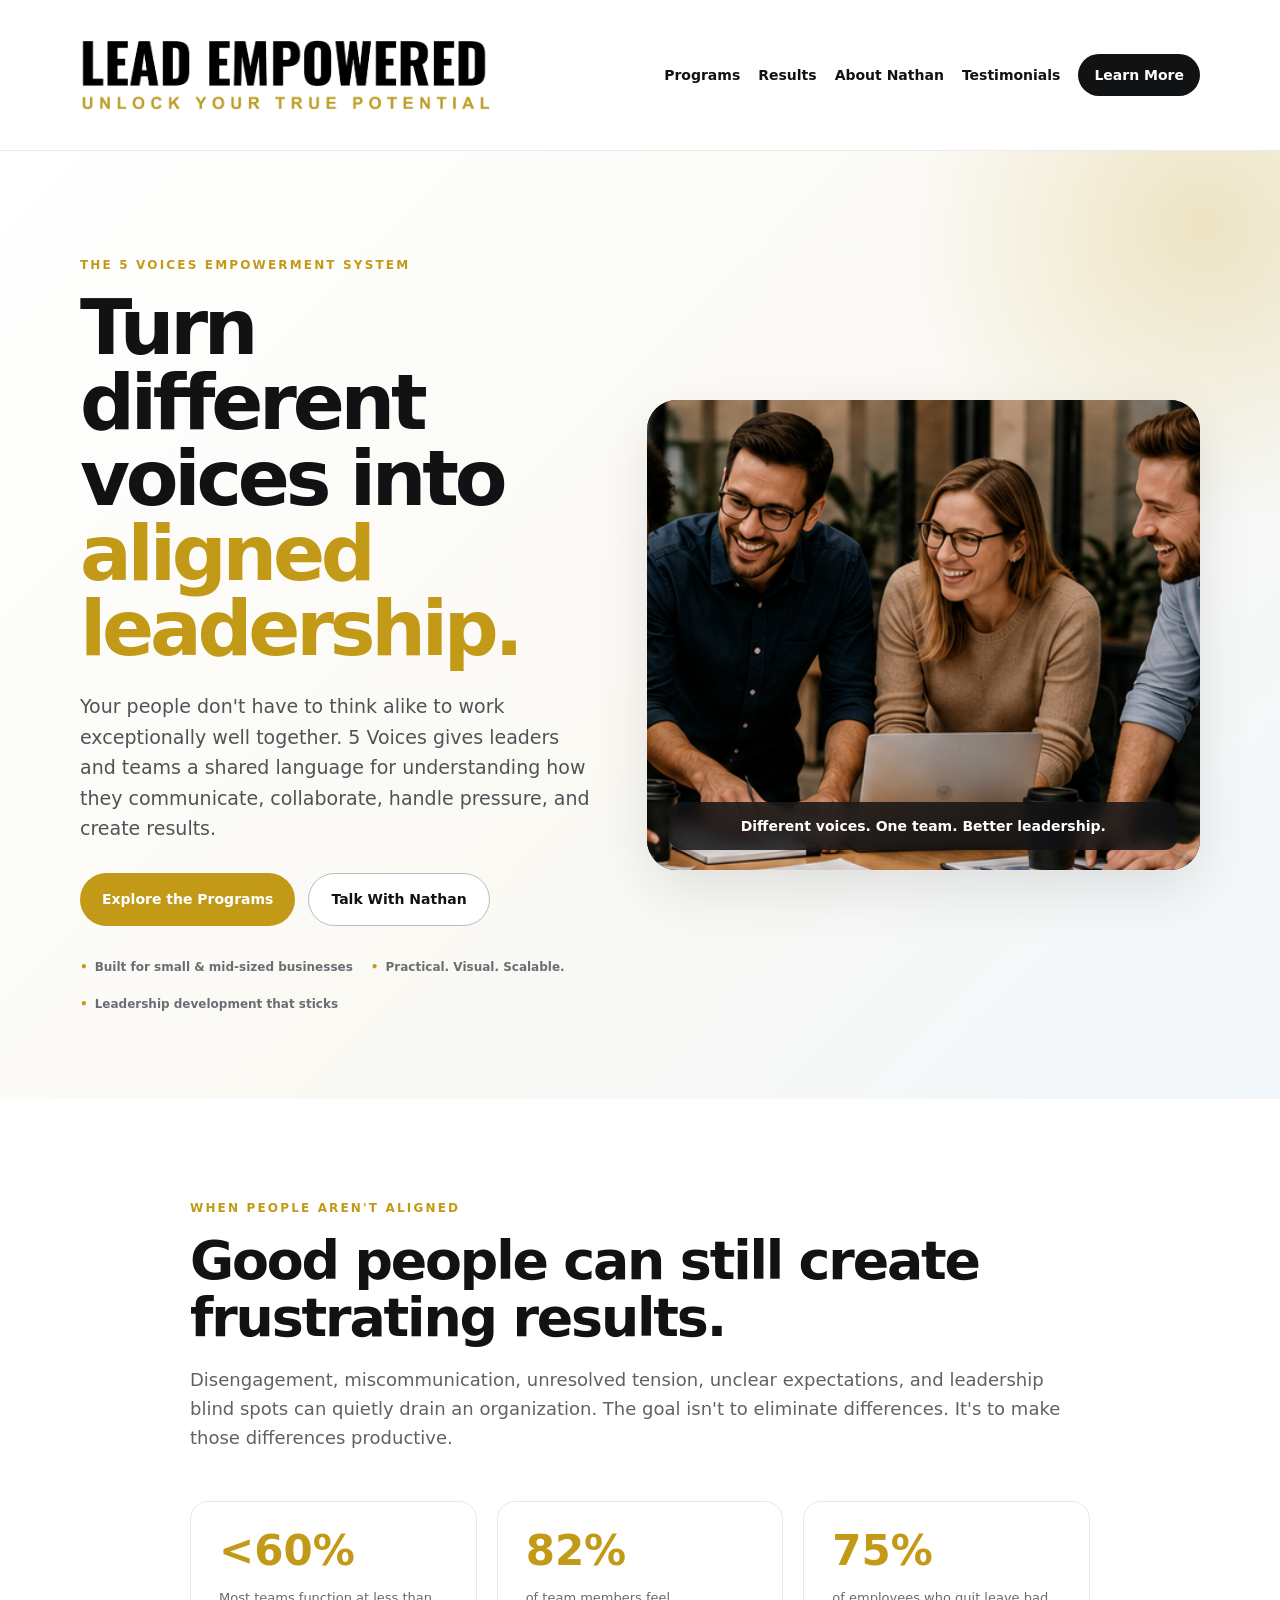
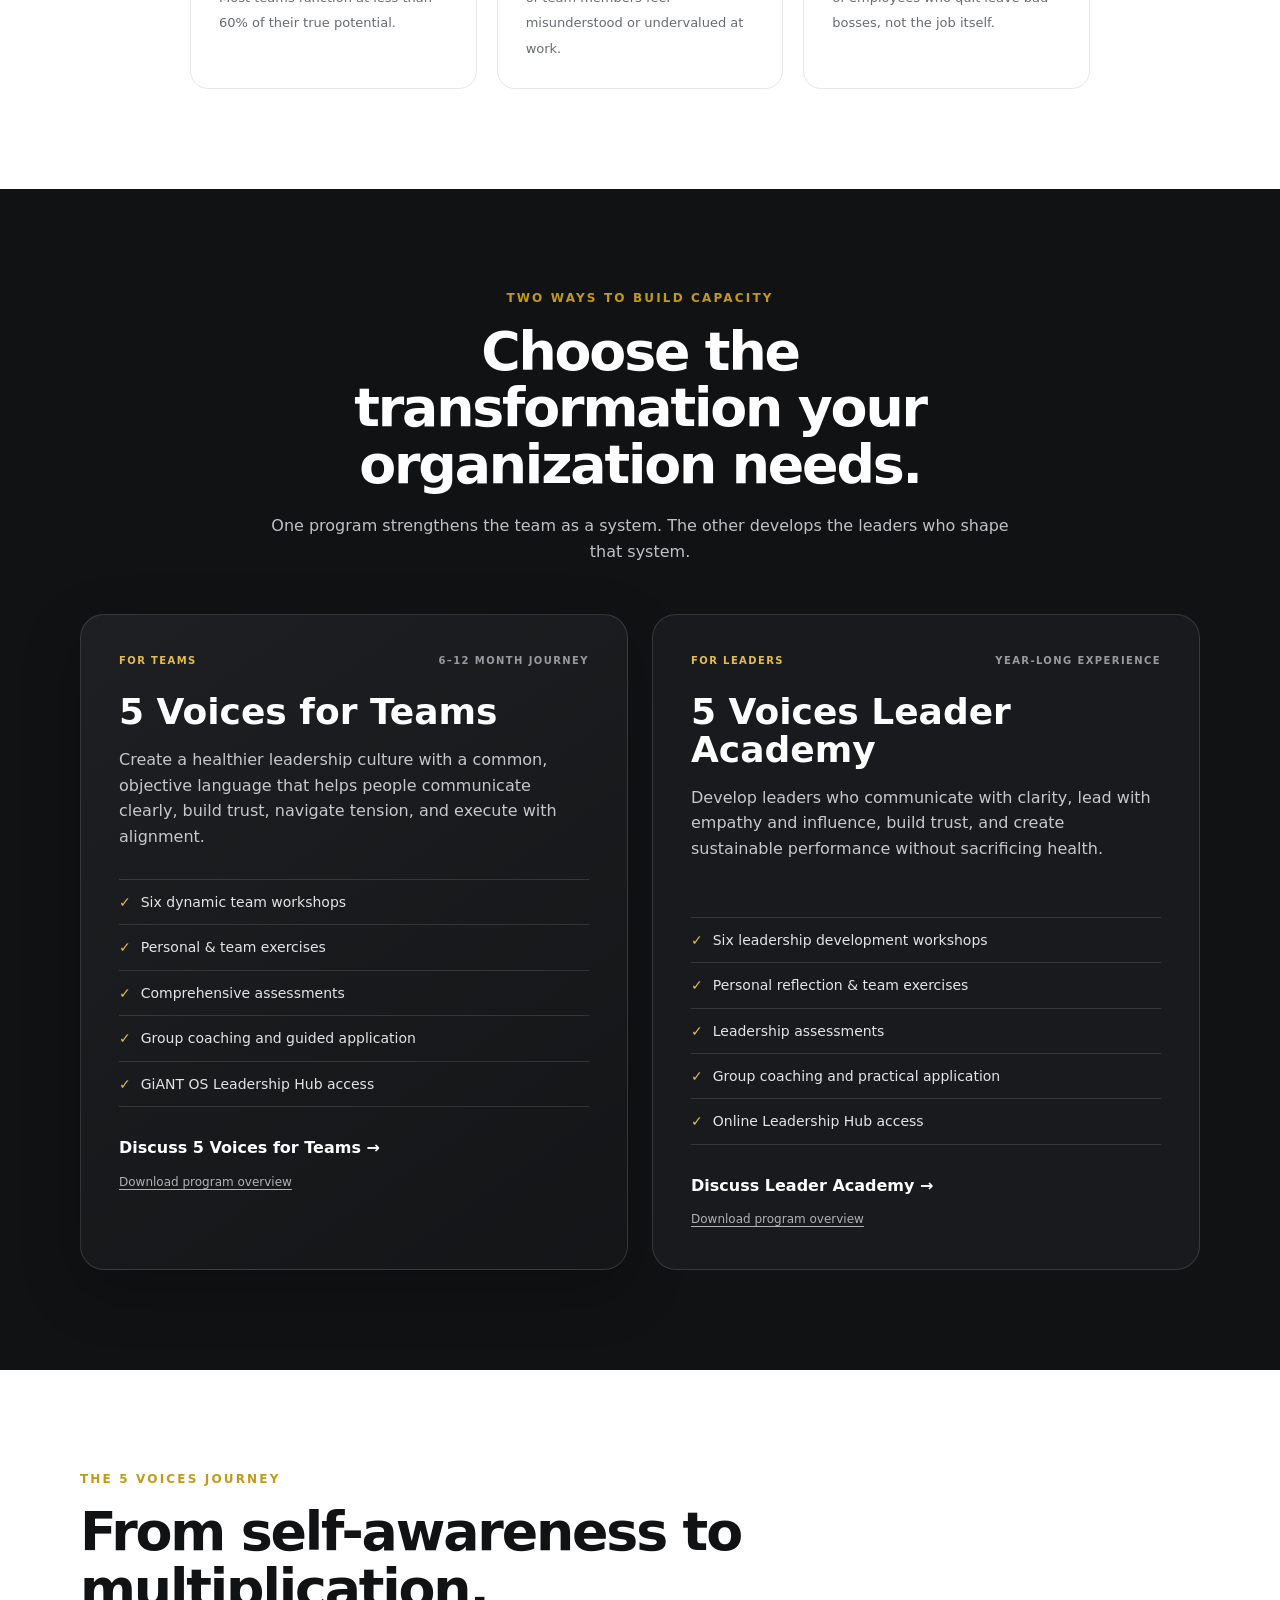
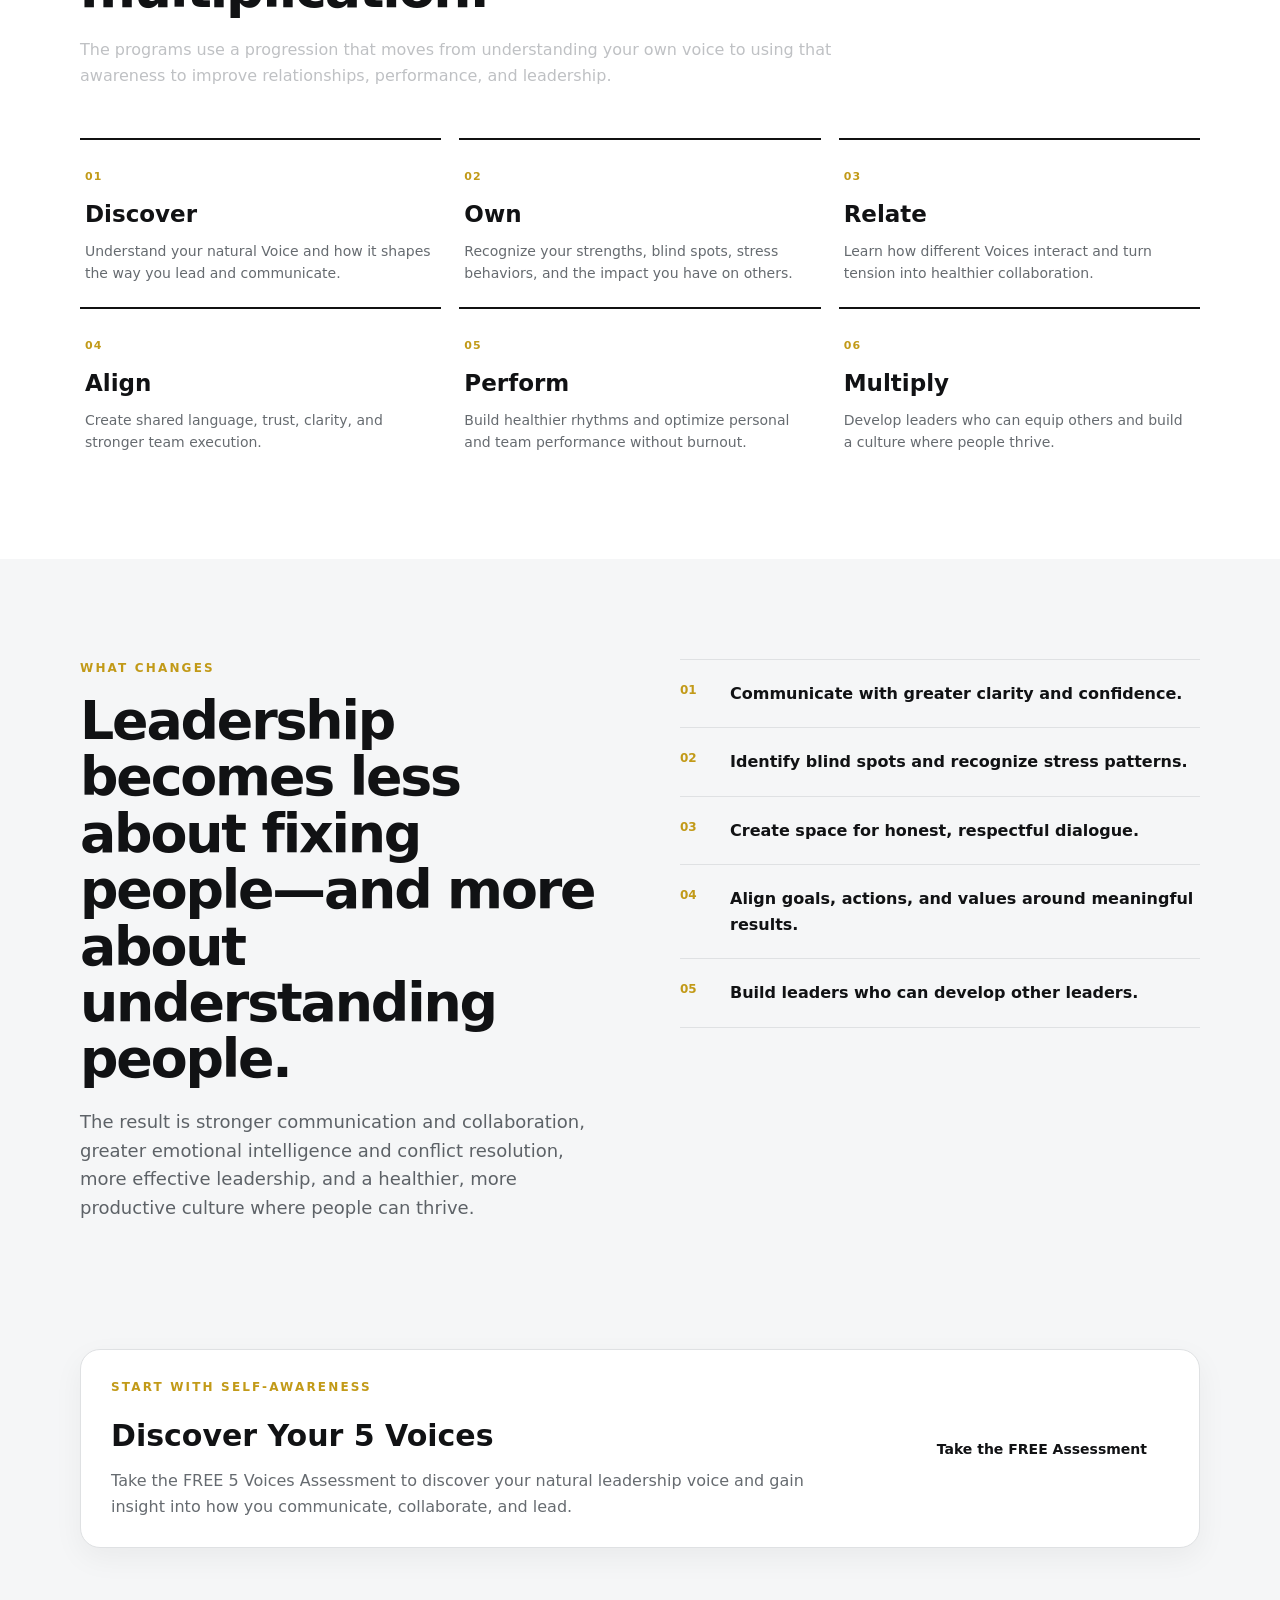
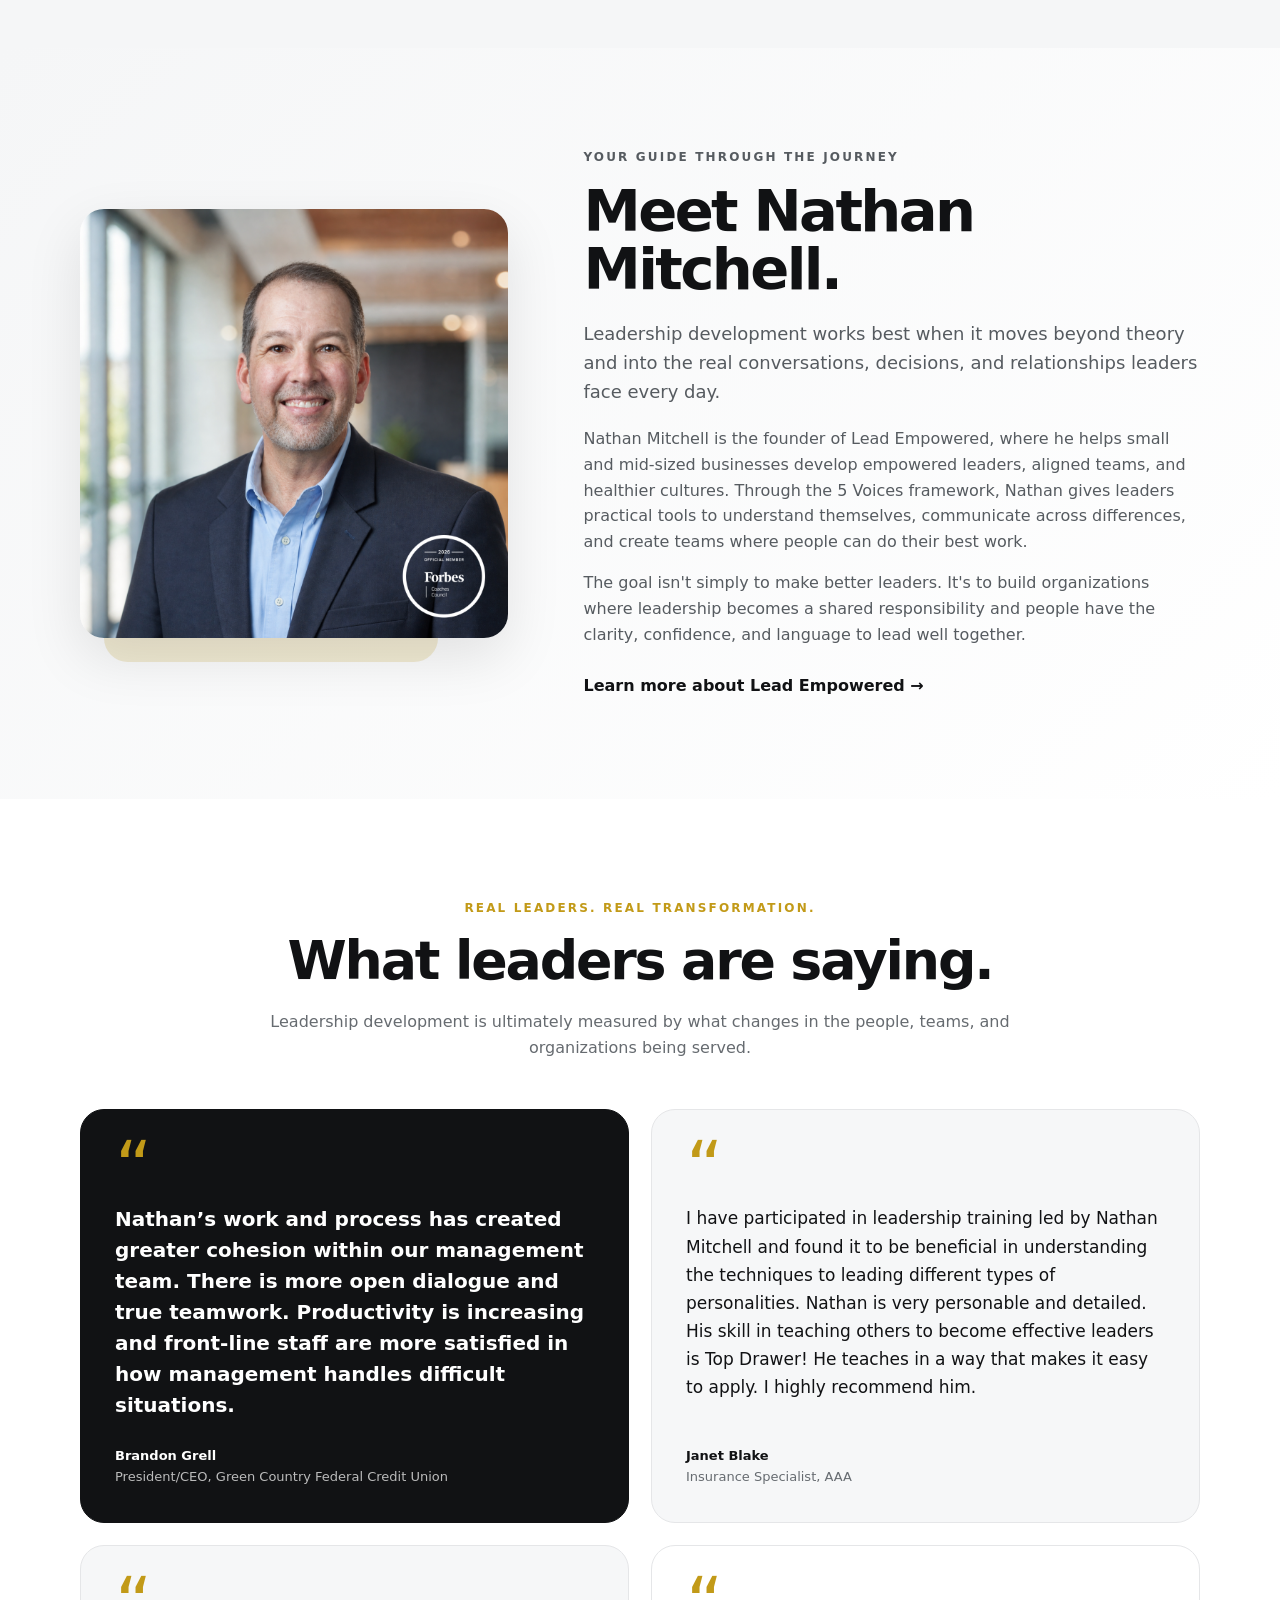
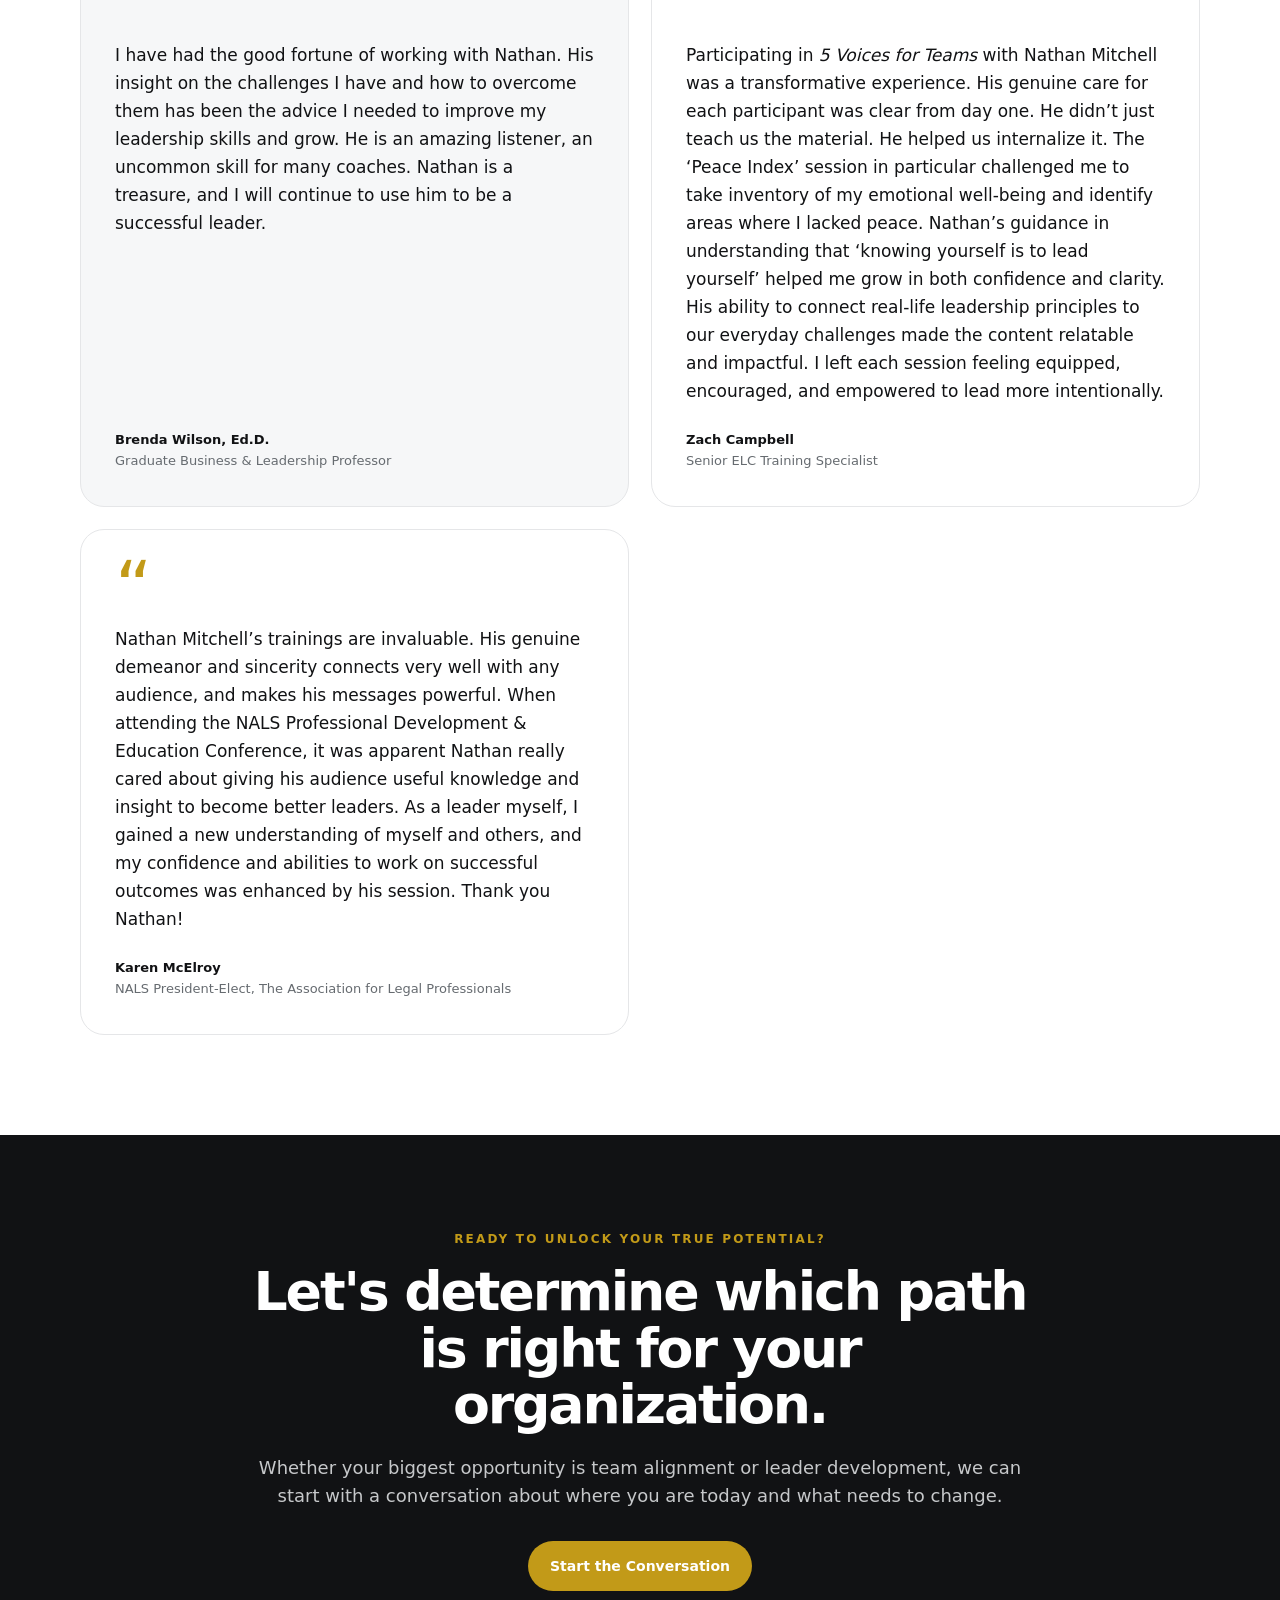
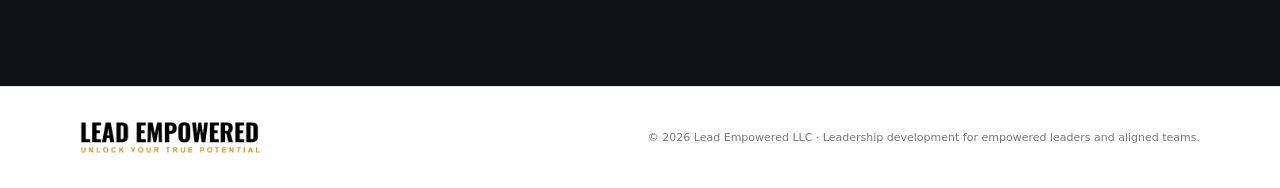
==== commit dab224ed: "5 Voices V5" ====
--- a/index.html
+++ b/index.html
@@ -54,9 +54,9 @@
         <h2>Good people can still create frustrating results.</h2>
         <p class="lead">Disengagement, miscommunication, unresolved tension, unclear expectations, and leadership blind spots can quietly drain an organization. The goal isn't to eliminate differences. It's to make those differences productive.</p>
         <div class="stats">
-          <div><strong>&lt;60%</strong><span>of potential teams may be operating at, according to GiANT assessment data cited by Lead Empowered.</span></div>
-          <div><strong>82%</strong><span>of team members feel misunderstood or undervalued, according to the source material.</span></div>
-          <div><strong>75%</strong><span>of employees who quit are reported to leave bad bosses, not the job itself.</span></div>
+          <div><strong>&lt;60%</strong><span>Most teams function at less than 60% of their true potential.</span></div>
+          <div><strong>82%</strong><span>of team members feel misunderstood or undervalued at work.</span></div>
+          <div><strong>75%</strong><span>of employees who quit leave bad bosses, not the job itself.</span></div>
         </div>
       </div>
     </section>
@@ -125,7 +125,7 @@
         <div>
           <p class="eyebrow">WHAT CHANGES</p>
           <h2>Leadership becomes less about fixing people—and more about understanding people.</h2>
-          <p class="lead">The source materials identify stronger communication and collaboration, increased emotional intelligence and conflict resolution, enhanced leadership effectiveness, and a healthier, more productive culture as key outcomes.</p>
+          <p class="lead">The result is stronger communication and collaboration, greater emotional intelligence and conflict resolution, more effective leadership, and a healthier, more productive culture where people can thrive.</p>
         </div>
         <div class="result-list">
           <div><b>01</b><span>Communicate with greater clarity and confidence.</span></div>
@@ -133,6 +133,14 @@
           <div><b>03</b><span>Create space for honest, respectful dialogue.</span></div>
           <div><b>04</b><span>Align goals, actions, and values around meaningful results.</span></div>
           <div><b>05</b><span>Build leaders who can develop other leaders.</span></div>
+        </div>
+        <div class="assessment-callout">
+          <div>
+            <p class="eyebrow">START WITH SELF-AWARENESS</p>
+            <h3>Discover Your 5 Voices</h3>
+            <p>Take the FREE 5 Voices Assessment to discover your natural leadership voice and gain insight into how you communicate, collaborate, and lead.</p>
+          </div>
+          <a class="button" href="https://nathanmitchell.giantos.com/store/5-voices" target="_blank" rel="noopener">Take the FREE Assessment</a>
         </div>
       </div>
     </section>
--- a/styles.css
+++ b/styles.css
@@ -1,6 +1,6 @@
 :root{--ink:#111214;--gold:#c29a18;--gold2:#e3bd4a;--paper:#fff;--soft:#f5f6f7;--muted:#62666b;--line:#e7e7e7;--radius:22px;--shadow:0 20px 55px rgba(0,0,0,.10)}
 *{box-sizing:border-box}html{scroll-behavior:smooth}body{margin:0;font-family:Inter,ui-sans-serif,system-ui,-apple-system,BlinkMacSystemFont,"Segoe UI",sans-serif;color:var(--ink);background:var(--paper);line-height:1.6}a{color:inherit}.container{width:min(1120px,calc(100% - 40px));margin:auto}.narrow{width:min(900px,calc(100% - 40px))}.section{padding:100px 0}.section-dark{background:#111214;color:#fff}.section-soft{background:var(--soft)}
-.site-header{position:sticky;top:0;z-index:50;background:rgba(255,255,255,.94);backdrop-filter:blur(12px);border-bottom:1px solid rgba(0,0,0,.08)}.nav-wrap{min-height:82px;display:flex;align-items:center;justify-content:space-between;gap:30px}.brand img{width:205px;height:auto;display:block}.site-header nav{display:flex;align-items:center;gap:24px;font-size:14px;font-weight:700}.site-header nav a{text-decoration:none}.nav-cta{padding:10px 16px;border-radius:999px;background:var(--ink);color:#fff!important}
+.site-header{position:sticky;top:0;z-index:50;background:rgba(255,255,255,.94);backdrop-filter:blur(12px);border-bottom:1px solid rgba(0,0,0,.08)}.nav-wrap{min-height:150px;display:flex;align-items:center;justify-content:space-between;gap:30px}.brand img{width:410px;height:auto;display:block}.site-header nav{display:flex;align-items:center;gap:18px;font-size:14px;font-weight:700}.site-header nav a{text-decoration:none}.nav-cta{padding:10px 16px;border-radius:999px;background:var(--ink);color:#fff!important}
 .hero{position:relative;overflow:hidden;background:linear-gradient(135deg,#fff 0%,#faf9f4 55%,#f2f7fb 100%);padding:105px 0 85px}.hero-glow{position:absolute;width:650px;height:650px;right:-250px;top:-250px;border-radius:50%;background:radial-gradient(circle,rgba(194,154,24,.22),transparent 65%)}.hero-grid{display:grid;grid-template-columns:1.08fr .92fr;gap:70px;align-items:center;position:relative}.eyebrow{margin:0 0 15px;color:var(--gold);font-size:12px;letter-spacing:.18em;font-weight:800}.hero h1{font-size:clamp(46px,6vw,78px);line-height:.98;letter-spacing:-.055em;margin:0 0 25px;max-width:760px}.hero h1 span{color:var(--gold)}.hero-text{font-size:19px;color:#4f5358;max-width:680px}.hero-actions{display:flex;flex-wrap:wrap;gap:13px;margin-top:30px}.button{display:inline-flex;align-items:center;justify-content:center;padding:14px 22px;border-radius:999px;text-decoration:none;font-weight:800;font-size:14px}.button-gold{background:var(--gold);color:#fff}.button-outline{border:1px solid #bbb;background:#fff}.button-outline-light{border:1px solid rgba(255,255,255,.35);color:#fff}.hero-proof{display:flex;flex-wrap:wrap;gap:18px;margin-top:32px;color:#6a6e72;font-size:12px;font-weight:700}.hero-proof span:before{content:"•";color:var(--gold);margin-right:7px}.hero-card{min-height:455px;border-radius:32px;background:#101112;box-shadow:var(--shadow);display:flex;align-items:center;justify-content:center;flex-direction:column;padding:40px;color:#fff;overflow:hidden;position:relative}.hero-card:after{content:"";position:absolute;inset:auto -15% -30% -15%;height:60%;background:radial-gradient(circle,rgba(194,154,24,.28),transparent 65%)}.voice-orbit{width:330px;height:330px;border:1px solid rgba(255,255,255,.14);border-radius:50%;position:relative;display:grid;place-items:center}.voice-orbit:before,.voice-orbit:after{content:"";position:absolute;border:1px solid rgba(255,255,255,.1);border-radius:50%}.voice-orbit:before{inset:35px}.voice-orbit:after{inset:70px}.orbit-center{width:105px;height:105px;border-radius:50%;background:var(--gold);display:grid;place-content:center;text-align:center;font-size:42px;font-weight:900;line-height:.8;z-index:2}.orbit-center small{font-size:10px;letter-spacing:.15em}.voice{position:absolute;font-size:12px;font-weight:800;padding:8px 10px;border-radius:999px;background:#25272a;z-index:3}.voice-1{top:22px;left:95px}.voice-2{right:4px;top:128px}.voice-3{right:57px;bottom:36px}.voice-4{left:40px;bottom:48px}.voice-5{left:0;top:125px}.hero-card>p{position:relative;z-index:2;margin:28px 0 0;color:#ddd;font-weight:700}
 .problem h2,.section-heading h2,.result-grid h2,.cta h2{font-size:clamp(35px,4.2vw,56px);line-height:1.05;letter-spacing:-.04em;margin:0 0 20px}.lead{font-size:18px;color:#5d6267}.stats{display:grid;grid-template-columns:repeat(3,1fr);gap:20px;margin-top:48px}.stats>div{padding:28px;border:1px solid var(--line);border-radius:18px;background:#fff}.stats strong{display:block;font-size:42px;line-height:1;color:var(--gold);margin-bottom:12px}.stats span{font-size:13px;color:#676b70}
 .section-heading{max-width:760px;margin-bottom:50px}.section-heading.centered{margin-left:auto;margin-right:auto;text-align:center}.section-heading p:last-child{color:#bfc1c4}.program-grid{display:grid;grid-template-columns:1fr 1fr;gap:24px}.program-card{border:1px solid rgba(255,255,255,.13);border-radius:24px;padding:38px;background:#181a1d}.program-card.featured{background:linear-gradient(145deg,#1d1f22,#141517);box-shadow:0 20px 60px rgba(0,0,0,.24)}.card-top{display:flex;justify-content:space-between;gap:15px;align-items:center}.program-label,.duration{font-size:10px;letter-spacing:.14em;font-weight:900}.program-label{color:var(--gold2)}.duration{color:#979ba0}.program-card h3{font-size:36px;line-height:1.05;margin:24px 0 15px}.card-intro{color:#c6c8cb;min-height:110px}.program-card ul{padding:0;margin:22px 0 28px;list-style:none;border-top:1px solid rgba(255,255,255,.12)}.program-card li{padding:11px 0;border-bottom:1px solid rgba(255,255,255,.12);color:#e3e4e5;font-size:14px}.program-card li:before{content:"✓";color:var(--gold2);font-weight:900;margin-right:10px}.text-link{display:block;color:#fff;text-decoration:none;font-weight:800}.download-link{display:inline-block;margin-top:12px;color:#aeb2b7;font-size:12px;text-underline-offset:3px}
@@ -10,7 +10,7 @@
 footer{padding:35px 0;border-top:1px solid var(--line);background:#fff}.footer-wrap{display:flex;justify-content:space-between;align-items:center;gap:30px}.footer-wrap img{width:180px}.footer-wrap p{font-size:11px;color:#777;margin:0;text-align:right}
 @media(max-width:900px){.founder-grid{grid-template-columns:1fr;gap:45px}.founder-photo{max-width:520px}.site-header nav a:not(.nav-cta){display:none}.hero-grid,.program-grid,.founder{background:linear-gradient(135deg,#f5f6f7 0%,#fff 100%)}.founder-grid{display:grid;grid-template-columns:.82fr 1.18fr;gap:75px;align-items:center}.founder-photo-wrap{position:relative}.founder-photo-wrap:after{content:"";position:absolute;left:24px;bottom:-24px;width:78%;height:78%;border-radius:24px;background:var(--gold);opacity:.18;z-index:0}.founder-photo{position:relative;z-index:1;width:100%;max-width:470px;display:block;border-radius:24px;box-shadow:var(--shadow)}.founder-copy h2{font-size:clamp(38px,4.5vw,58px);line-height:1.02;letter-spacing:-.045em;margin:0 0 20px}.founder-copy>p:not(.eyebrow){max-width:680px}.founder-copy p{color:#565b60}.founder-copy .lead{margin-bottom:20px}.founder-link{display:inline-block;margin-top:10px;color:var(--ink)}
 .result-grid{grid-template-columns:1fr}.hero{padding-top:70px}.hero-card{min-height:390px}.stats,.steps{grid-template-columns:1fr}.testimonial-grid{grid-template-columns:1fr}.testimonial-card{padding:28px}.testimonial-card.testimonial-featured blockquote{font-size:18px}.footer-wrap{flex-direction:column;align-items:flex-start}.footer-wrap p{text-align:left}.card-intro{min-height:0}}
-@media(max-width:520px){.container,.narrow{width:min(100% - 28px,1120px)}.brand img{width:165px}.nav-wrap{min-height:70px}.hero h1{font-size:45px}.voice-orbit{transform:scale(.82)}.hero-card{min-height:350px;padding:15px}.testimonial blockquote{font-size:20px}.section{padding:75px 0}.program-card{padding:28px}.card-top{align-items:flex-start;flex-direction:column}}
+@media(max-width:520px){.container,.narrow{width:min(100% - 28px,1120px)}.brand img{width:330px;max-width:75vw}.nav-wrap{min-height:95px}.hero h1{font-size:45px}.voice-orbit{transform:scale(.82)}.hero-card{min-height:350px;padding:15px}.testimonial blockquote{font-size:20px}.section{padding:75px 0}.program-card{padding:28px}.card-top{align-items:flex-start;flex-direction:column}}
 
 
 /* Hero image + internal contact page updates */
@@ -51,3 +51,7 @@
   .contact-hero{padding:70px 0 80px}
   .contact-card{padding:25px}
 }
+
+.assessment-callout{grid-column:1 / -1;margin-top:28px;padding:28px 30px;border:1px solid #dfe1e3;border-radius:20px;background:#fff;display:flex;align-items:center;justify-content:space-between;gap:30px;box-shadow:0 10px 30px rgba(0,0,0,.05)}
+.assessment-callout h3{font-size:30px;margin:3px 0 8px}.assessment-callout p:not(.eyebrow){margin:0;color:#666b70;max-width:720px}.assessment-callout .button{flex:0 0 auto;white-space:nowrap}
+@media(max-width:700px){.assessment-callout{flex-direction:column;align-items:flex-start}.assessment-callout .button{width:100%;text-align:center}}
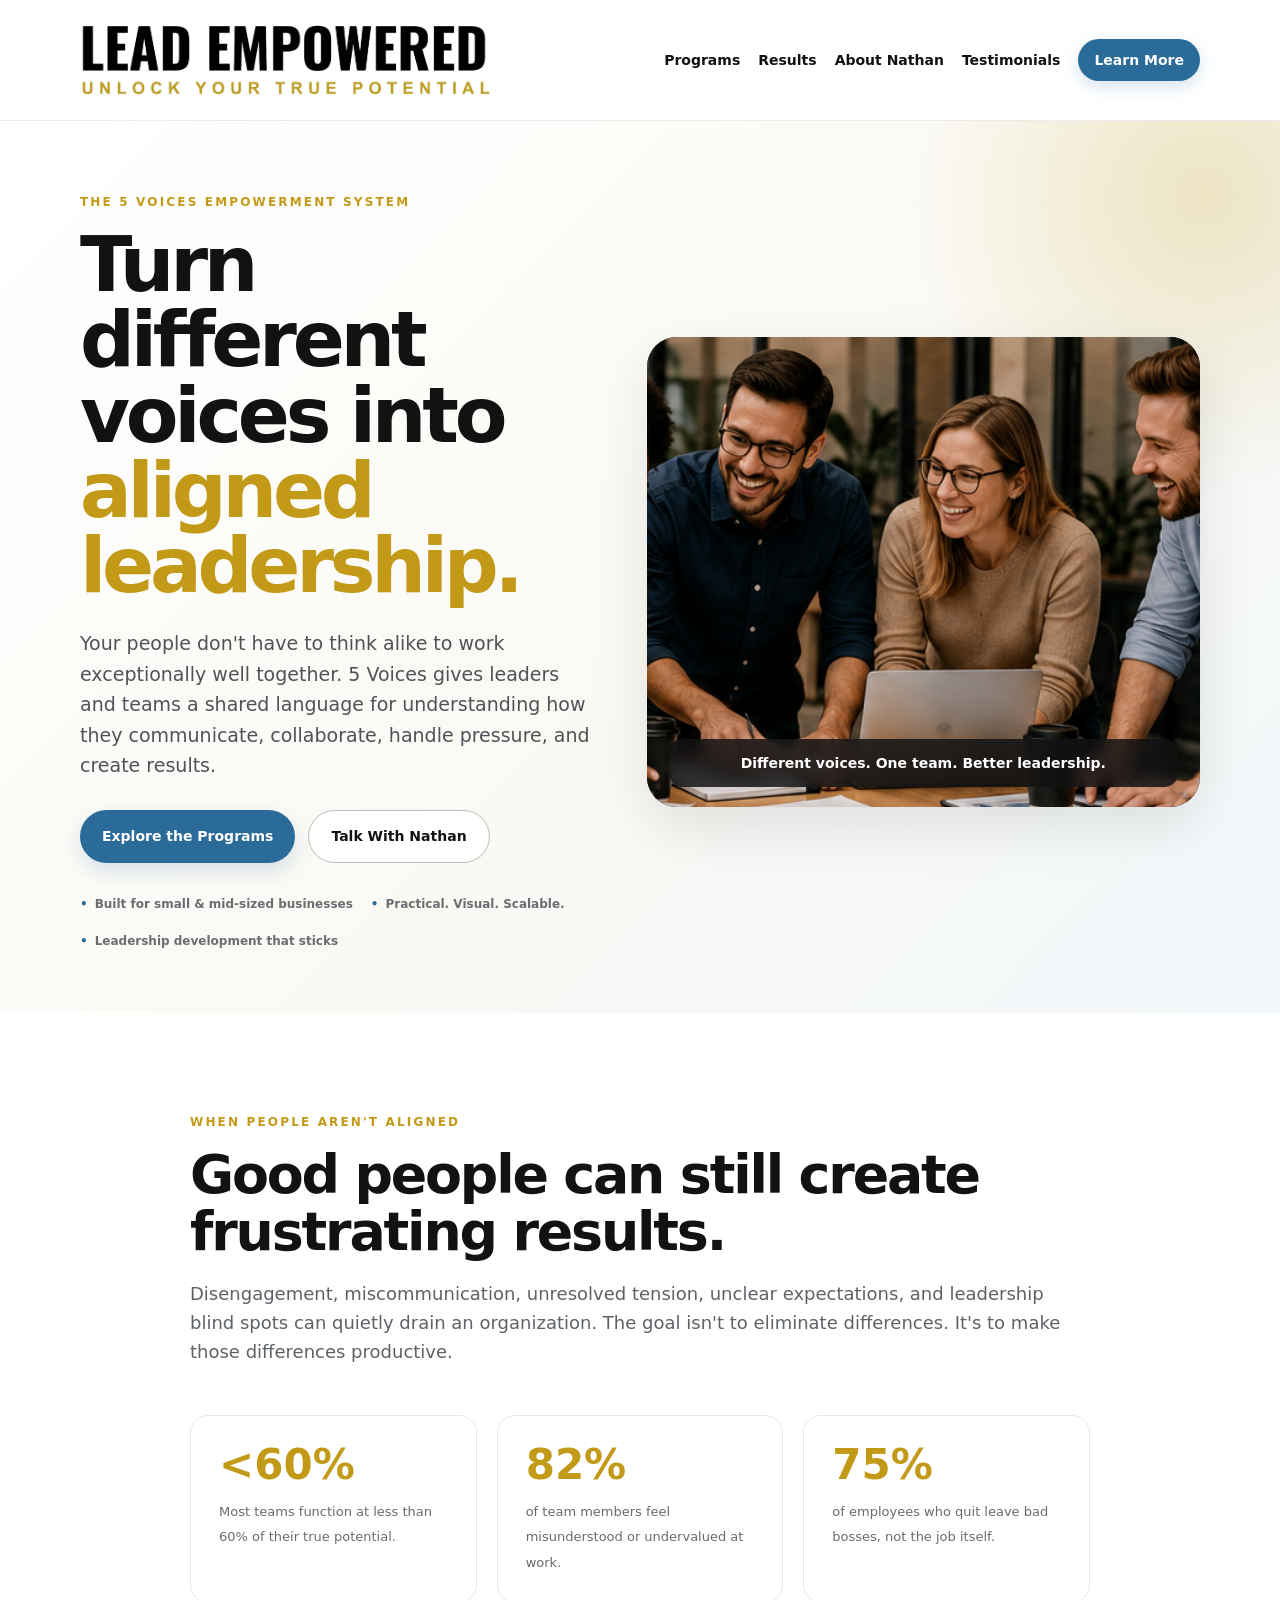
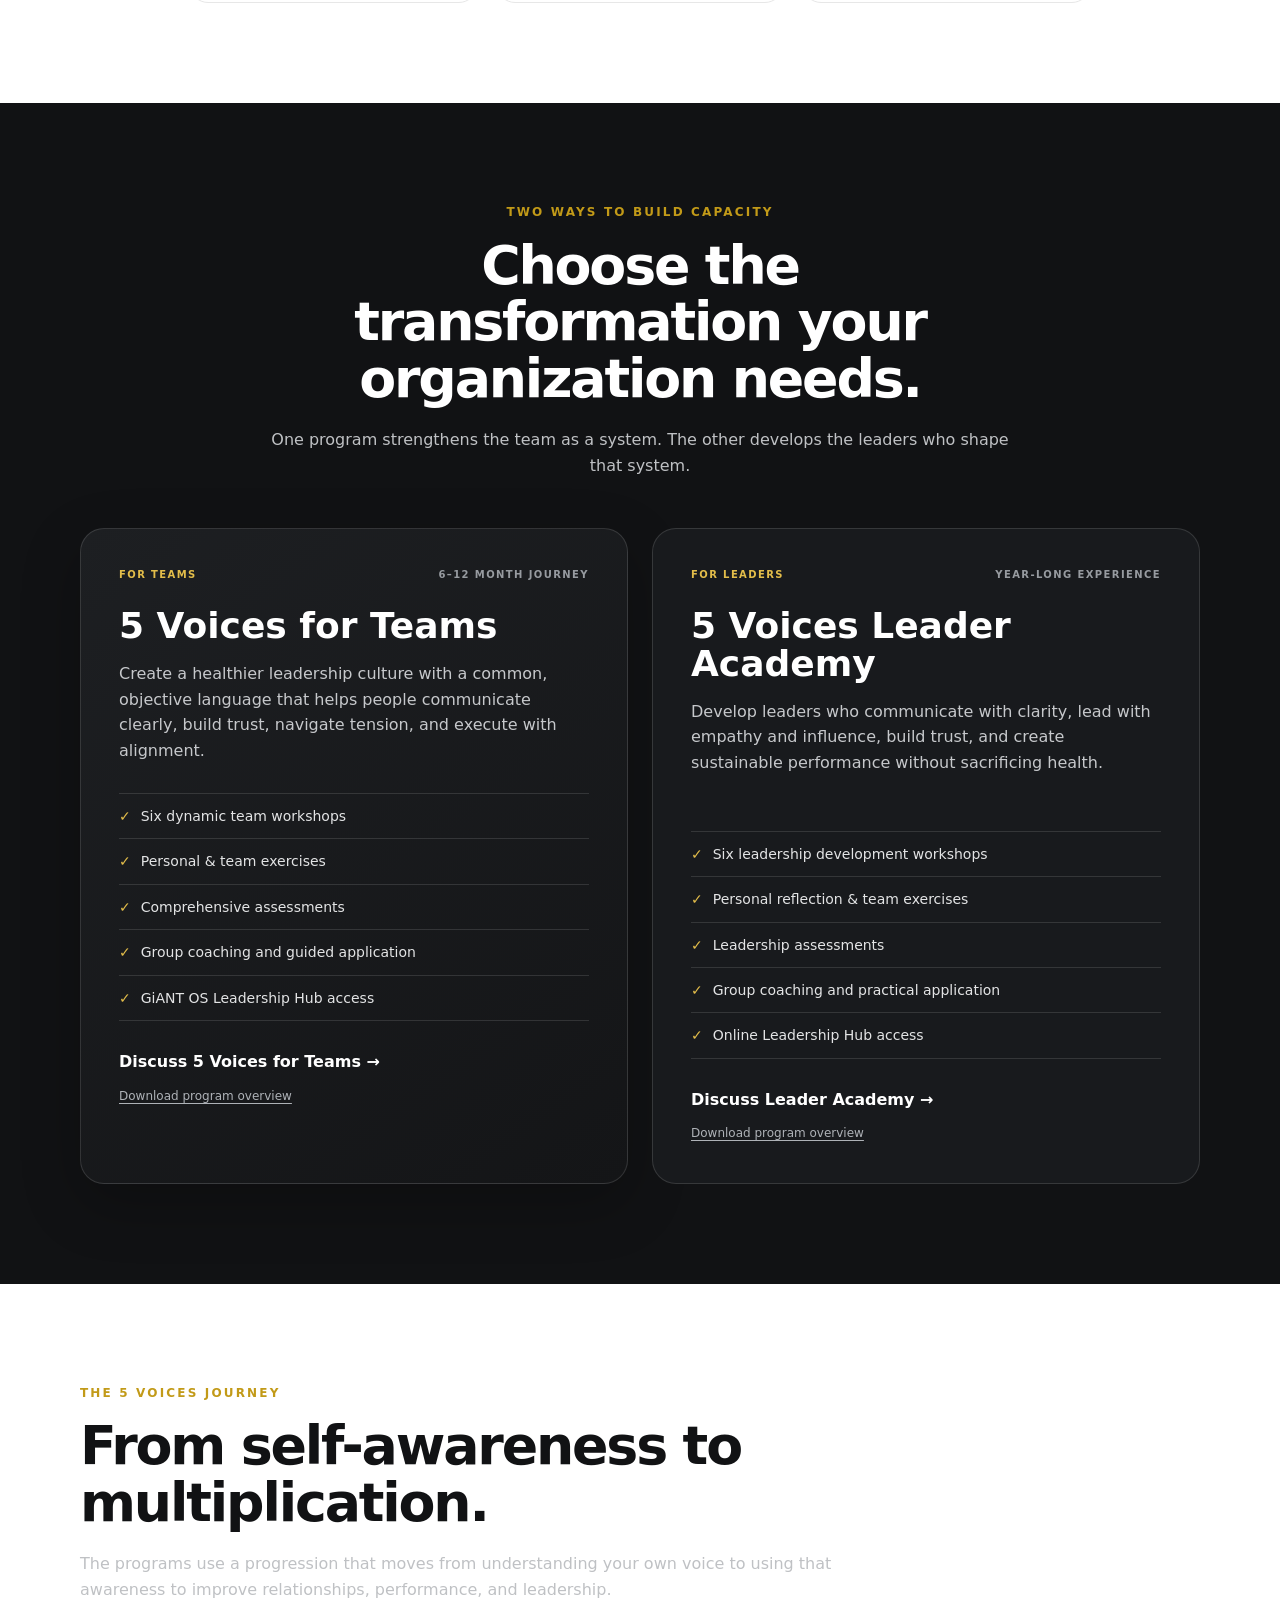
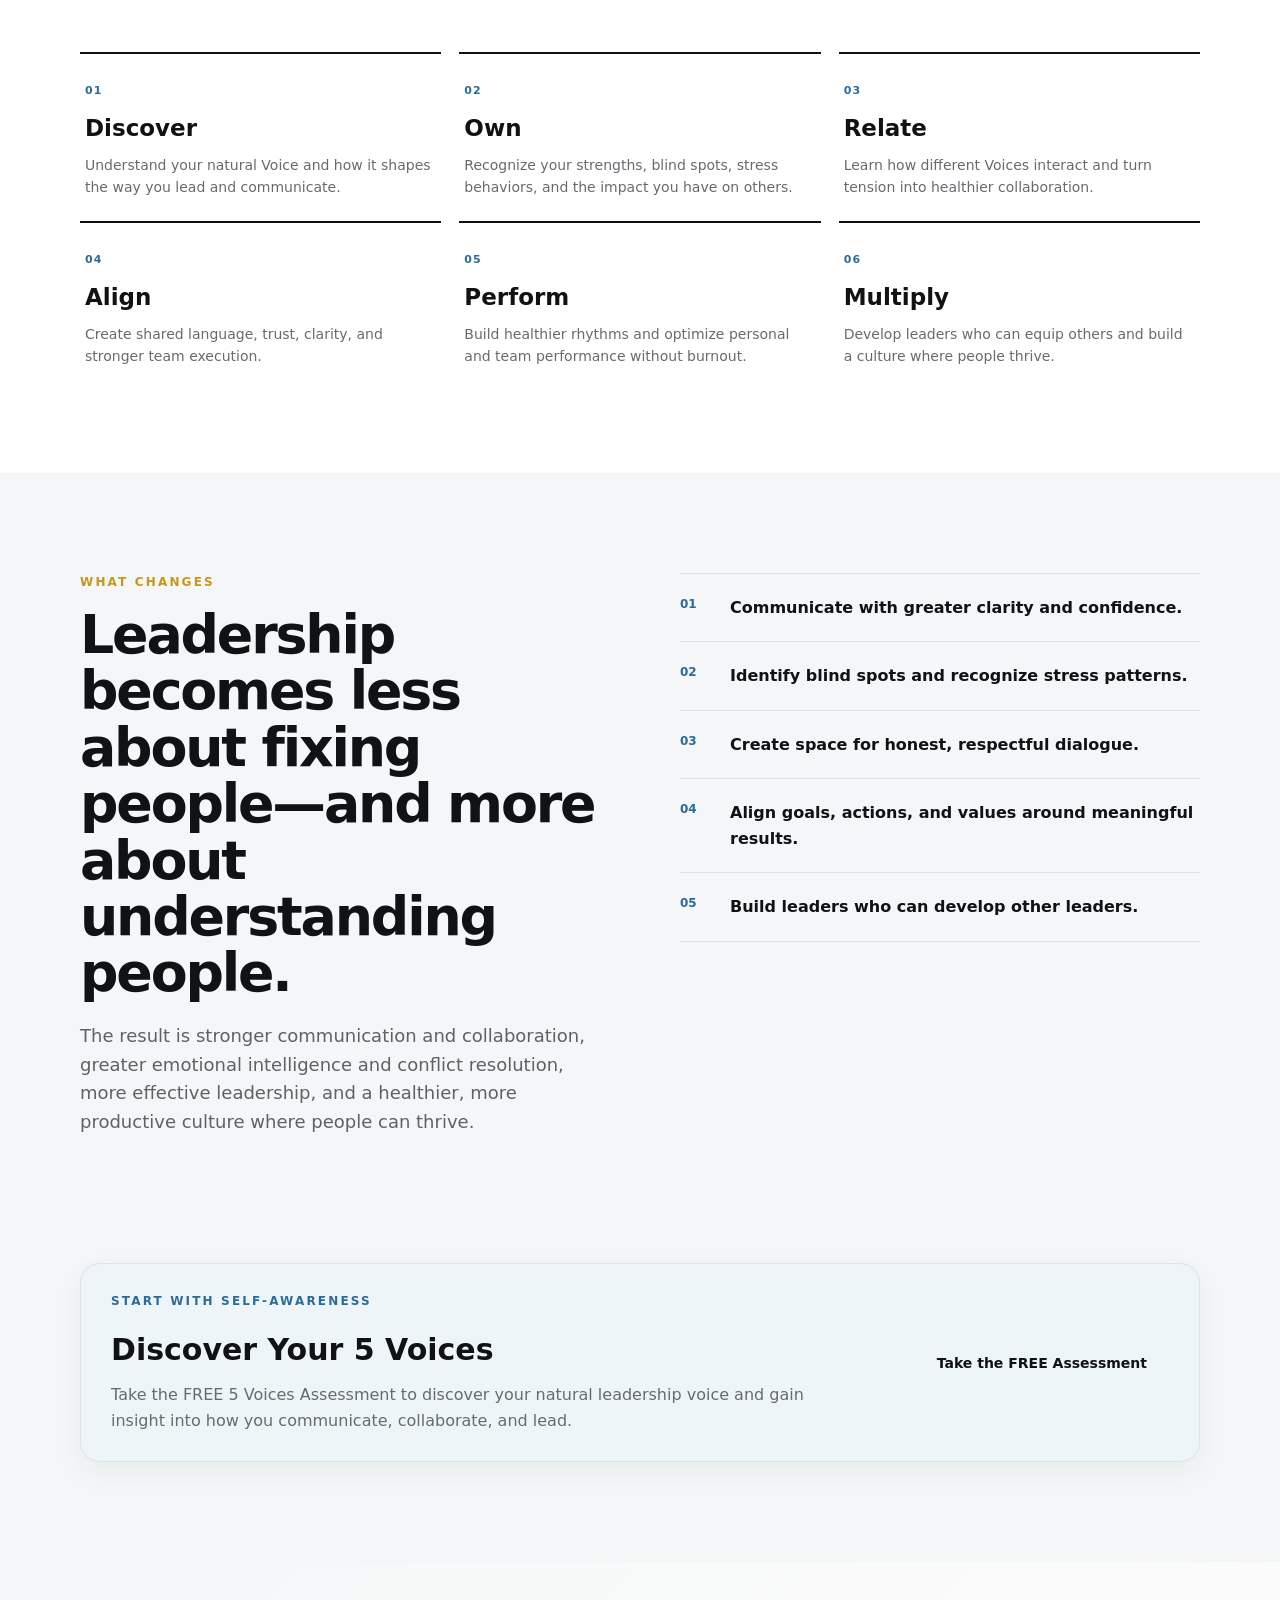
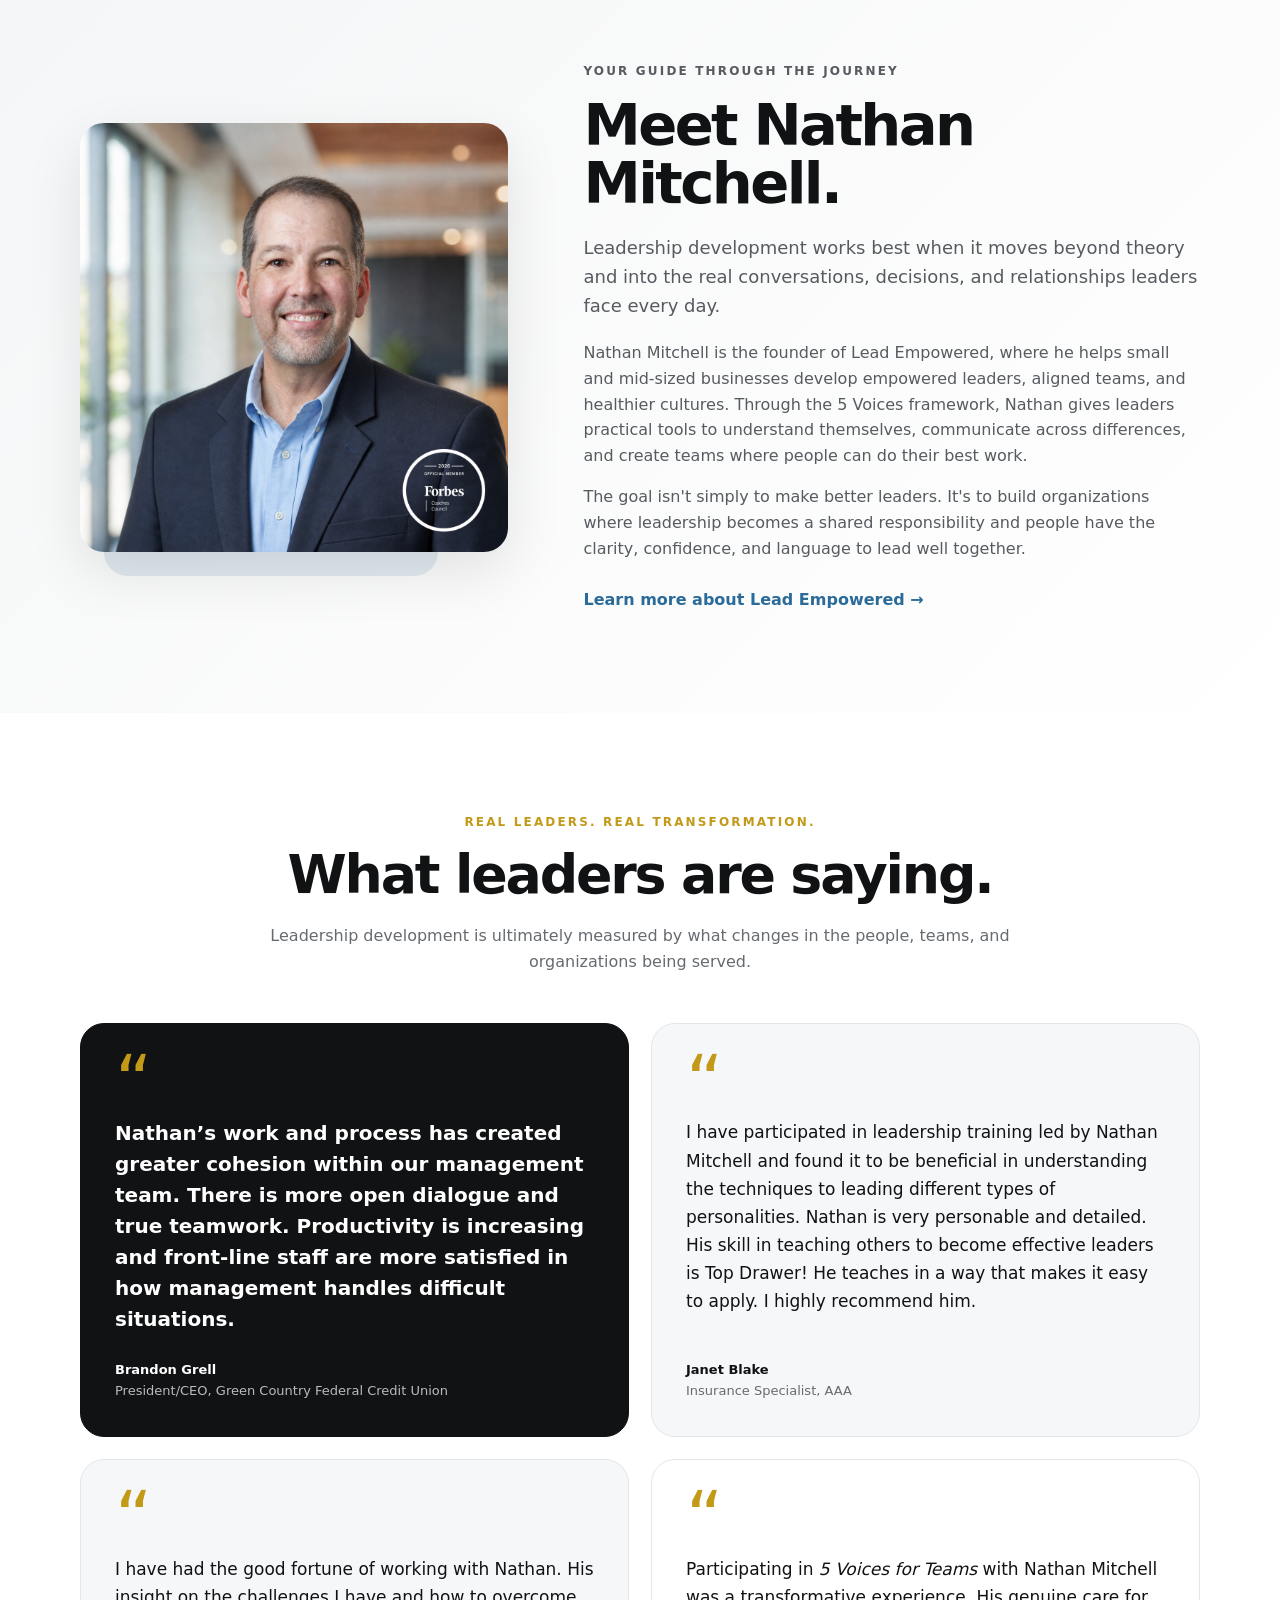
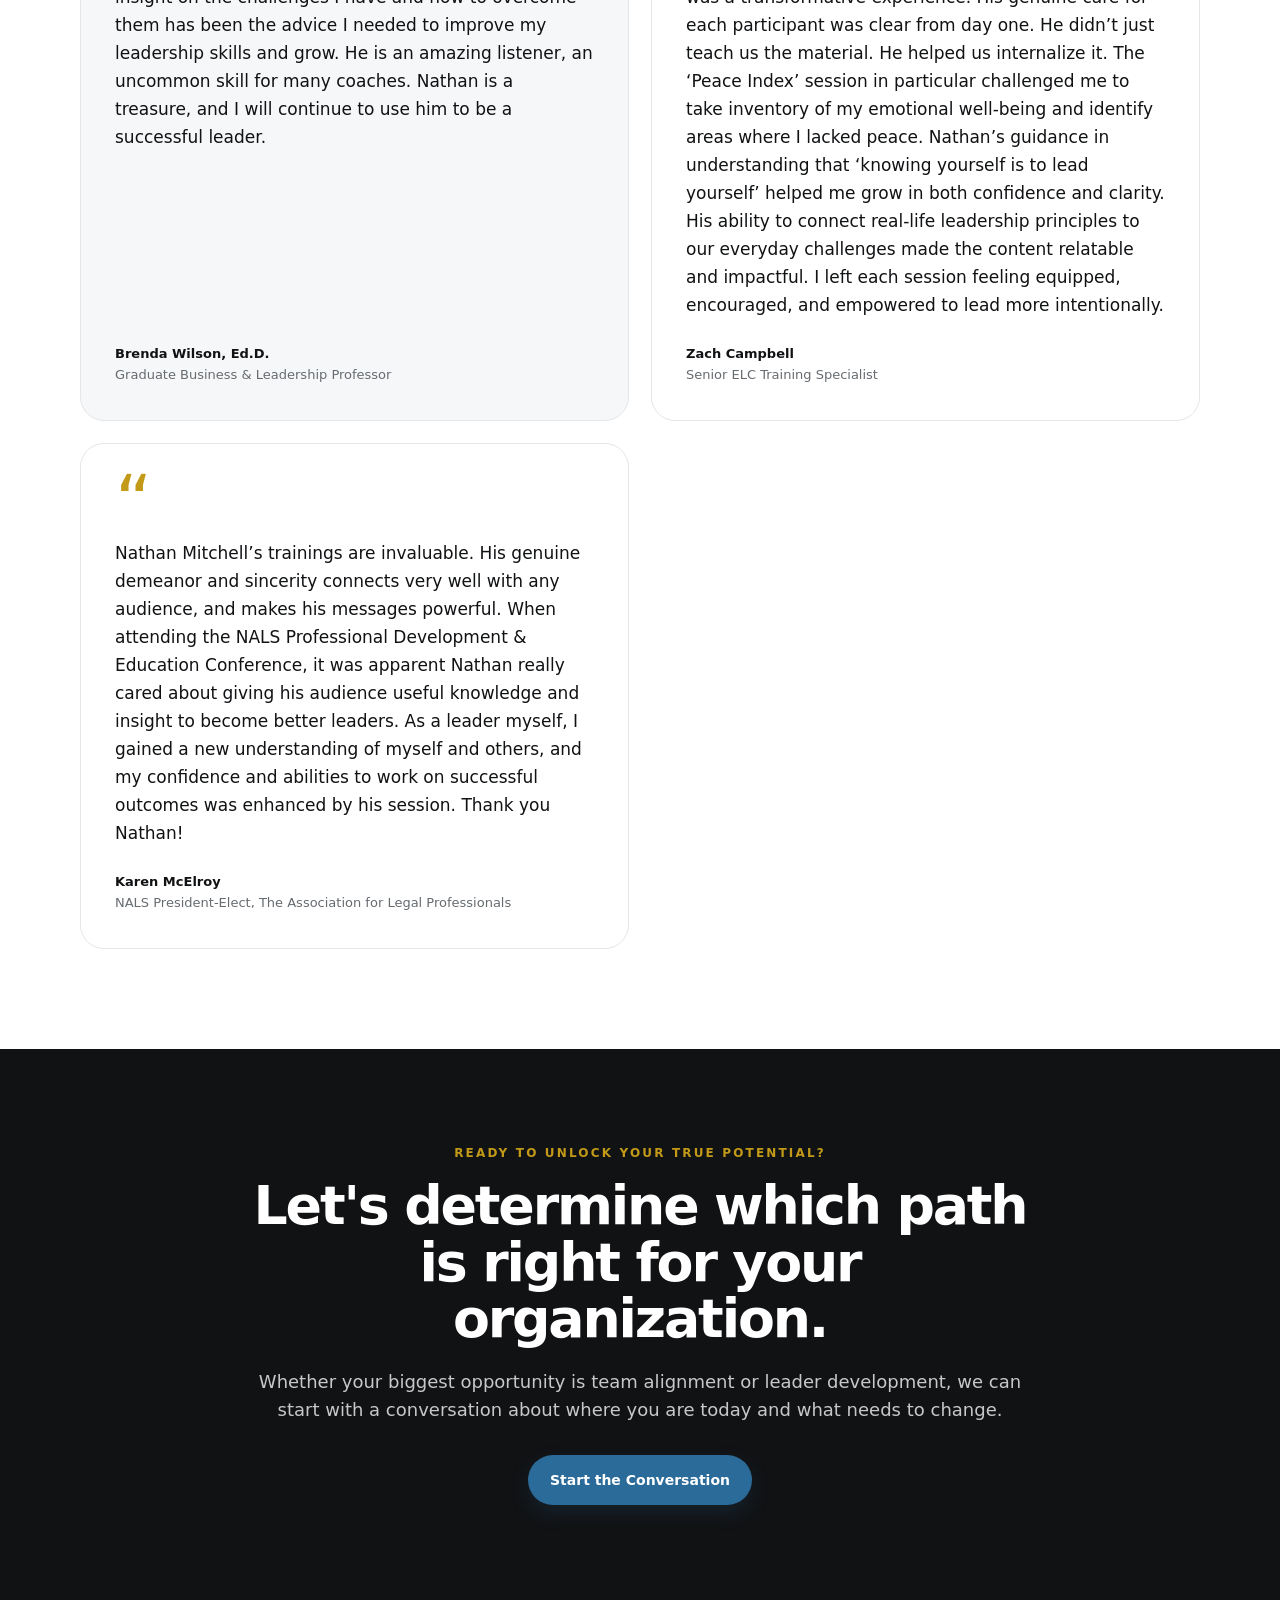
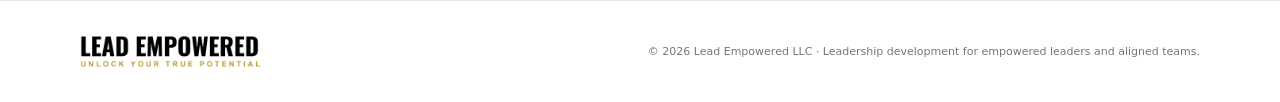
==== commit 77af5111: "Update Lead Empowered bio link" ====
--- a/index.html
+++ b/index.html
@@ -156,7 +156,7 @@
           <p class="lead">Leadership development works best when it moves beyond theory and into the real conversations, decisions, and relationships leaders face every day.</p>
           <p>Nathan Mitchell is the founder of Lead Empowered, where he helps small and mid-sized businesses develop empowered leaders, aligned teams, and healthier cultures. Through the 5 Voices framework, Nathan gives leaders practical tools to understand themselves, communicate across differences, and create teams where people can do their best work.</p>
           <p>The goal isn't simply to make better leaders. It's to build organizations where leadership becomes a shared responsibility and people have the clarity, confidence, and language to lead well together.</p>
-          <a class="text-link founder-link" href="https://leadempowered.com/">Learn more about Lead Empowered →</a>
+          <a class="text-link founder-link" href="https://leadempoweredllc.com">Learn more about Lead Empowered →</a>
         </div>
       </div>
     </section>
--- a/styles.css
+++ b/styles.css
@@ -1,7 +1,9 @@
-:root{--ink:#111214;--gold:#c29a18;--gold2:#e3bd4a;--paper:#fff;--soft:#f5f6f7;--muted:#62666b;--line:#e7e7e7;--radius:22px;--shadow:0 20px 55px rgba(0,0,0,.10)}
+:root{--ink:#111214;--gold:#c29a18;--gold2:#e3bd4a;--blue:#2b6b99;--blue-soft:#eef5f9;--paper:#fff;--soft:#f5f6f7;--muted:#62666b;--line:#e7e7e7;--radius:22px;--shadow:0 20px 55px rgba(0,0,0,.10)}
 *{box-sizing:border-box}html{scroll-behavior:smooth}body{margin:0;font-family:Inter,ui-sans-serif,system-ui,-apple-system,BlinkMacSystemFont,"Segoe UI",sans-serif;color:var(--ink);background:var(--paper);line-height:1.6}a{color:inherit}.container{width:min(1120px,calc(100% - 40px));margin:auto}.narrow{width:min(900px,calc(100% - 40px))}.section{padding:100px 0}.section-dark{background:#111214;color:#fff}.section-soft{background:var(--soft)}
-.site-header{position:sticky;top:0;z-index:50;background:rgba(255,255,255,.94);backdrop-filter:blur(12px);border-bottom:1px solid rgba(0,0,0,.08)}.nav-wrap{min-height:150px;display:flex;align-items:center;justify-content:space-between;gap:30px}.brand img{width:410px;height:auto;display:block}.site-header nav{display:flex;align-items:center;gap:18px;font-size:14px;font-weight:700}.site-header nav a{text-decoration:none}.nav-cta{padding:10px 16px;border-radius:999px;background:var(--ink);color:#fff!important}
-.hero{position:relative;overflow:hidden;background:linear-gradient(135deg,#fff 0%,#faf9f4 55%,#f2f7fb 100%);padding:105px 0 85px}.hero-glow{position:absolute;width:650px;height:650px;right:-250px;top:-250px;border-radius:50%;background:radial-gradient(circle,rgba(194,154,24,.22),transparent 65%)}.hero-grid{display:grid;grid-template-columns:1.08fr .92fr;gap:70px;align-items:center;position:relative}.eyebrow{margin:0 0 15px;color:var(--gold);font-size:12px;letter-spacing:.18em;font-weight:800}.hero h1{font-size:clamp(46px,6vw,78px);line-height:.98;letter-spacing:-.055em;margin:0 0 25px;max-width:760px}.hero h1 span{color:var(--gold)}.hero-text{font-size:19px;color:#4f5358;max-width:680px}.hero-actions{display:flex;flex-wrap:wrap;gap:13px;margin-top:30px}.button{display:inline-flex;align-items:center;justify-content:center;padding:14px 22px;border-radius:999px;text-decoration:none;font-weight:800;font-size:14px}.button-gold{background:var(--gold);color:#fff}.button-outline{border:1px solid #bbb;background:#fff}.button-outline-light{border:1px solid rgba(255,255,255,.35);color:#fff}.hero-proof{display:flex;flex-wrap:wrap;gap:18px;margin-top:32px;color:#6a6e72;font-size:12px;font-weight:700}.hero-proof span:before{content:"•";color:var(--gold);margin-right:7px}.hero-card{min-height:455px;border-radius:32px;background:#101112;box-shadow:var(--shadow);display:flex;align-items:center;justify-content:center;flex-direction:column;padding:40px;color:#fff;overflow:hidden;position:relative}.hero-card:after{content:"";position:absolute;inset:auto -15% -30% -15%;height:60%;background:radial-gradient(circle,rgba(194,154,24,.28),transparent 65%)}.voice-orbit{width:330px;height:330px;border:1px solid rgba(255,255,255,.14);border-radius:50%;position:relative;display:grid;place-items:center}.voice-orbit:before,.voice-orbit:after{content:"";position:absolute;border:1px solid rgba(255,255,255,.1);border-radius:50%}.voice-orbit:before{inset:35px}.voice-orbit:after{inset:70px}.orbit-center{width:105px;height:105px;border-radius:50%;background:var(--gold);display:grid;place-content:center;text-align:center;font-size:42px;font-weight:900;line-height:.8;z-index:2}.orbit-center small{font-size:10px;letter-spacing:.15em}.voice{position:absolute;font-size:12px;font-weight:800;padding:8px 10px;border-radius:999px;background:#25272a;z-index:3}.voice-1{top:22px;left:95px}.voice-2{right:4px;top:128px}.voice-3{right:57px;bottom:36px}.voice-4{left:40px;bottom:48px}.voice-5{left:0;top:125px}.hero-card>p{position:relative;z-index:2;margin:28px 0 0;color:#ddd;font-weight:700}
+.site-header{position:sticky;top:0;z-index:50;background:rgba(255,255,255,.94);backdrop-filter:blur(12px);border-bottom:1px solid rgba(0,0,0,.08)}.nav-wrap{min-height:120px;display:flex;align-items:center;justify-content:space-between;gap:30px}.brand img{width:410px;height:auto;display:block}.site-header nav{display:flex;align-items:center;gap:18px;font-size:14px;font-weight:700}.site-header nav a{text-decoration:none}.nav-cta{padding:10px 16px;border-radius:999px;background:var(--blue);color:#fff!important;box-shadow:0 6px 16px rgba(43,107,153,.18)}
+.hero{position:relative;overflow:hidden;background:linear-gradient(135deg,#fff 0%,#faf9f4 55%,#f2f7fb 100%);padding:72px 0 62px}.hero-glow{position:absolute;width:650px;height:650px;right:-250px;top:-250px;border-radius:50%;background:radial-gradient(circle,rgba(194,154,24,.22),transparent 65%)}.hero-grid{display:grid;grid-template-columns:1.08fr .92fr;gap:70px;align-items:center;position:relative}.eyebrow{margin:0 0 15px;color:var(--gold);font-size:12px;letter-spacing:.18em;font-weight:800}.hero h1{font-size:clamp(46px,6vw,78px);line-height:.98;letter-spacing:-.055em;margin:0 0 25px;max-width:760px}.hero h1 span{color:var(--gold)}.hero-text{font-size:19px;color:#4f5358;max-width:680px}.hero-actions{display:flex;flex-wrap:wrap;gap:13px;margin-top:30px}.button{display:inline-flex;align-items:center;justify-content:center;padding:14px 22px;border-radius:999px;text-decoration:none;font-weight:800;font-size:14px}.button-gold{background:var(--blue);color:#fff;box-shadow:0 8px 20px rgba(43,107,153,.18)}
+.button-gold:hover,.nav-cta:hover{background:#235b82}.button-outline{border:1px solid #bbb;background:#fff;color:var(--ink)}
+.button-outline:hover{border-color:var(--blue);color:var(--blue)}.button-outline-light{border:1px solid rgba(255,255,255,.35);color:#fff}.hero-proof{display:flex;flex-wrap:wrap;gap:18px;margin-top:32px;color:#6a6e72;font-size:12px;font-weight:700}.hero-proof span:before{content:"•";color:var(--gold);margin-right:7px}.hero-card{min-height:455px;border-radius:32px;background:#101112;box-shadow:var(--shadow);display:flex;align-items:center;justify-content:center;flex-direction:column;padding:40px;color:#fff;overflow:hidden;position:relative}.hero-card:after{content:"";position:absolute;inset:auto -15% -30% -15%;height:60%;background:radial-gradient(circle,rgba(194,154,24,.28),transparent 65%)}.voice-orbit{width:330px;height:330px;border:1px solid rgba(255,255,255,.14);border-radius:50%;position:relative;display:grid;place-items:center}.voice-orbit:before,.voice-orbit:after{content:"";position:absolute;border:1px solid rgba(255,255,255,.1);border-radius:50%}.voice-orbit:before{inset:35px}.voice-orbit:after{inset:70px}.orbit-center{width:105px;height:105px;border-radius:50%;background:var(--gold);display:grid;place-content:center;text-align:center;font-size:42px;font-weight:900;line-height:.8;z-index:2}.orbit-center small{font-size:10px;letter-spacing:.15em}.voice{position:absolute;font-size:12px;font-weight:800;padding:8px 10px;border-radius:999px;background:#25272a;z-index:3}.voice-1{top:22px;left:95px}.voice-2{right:4px;top:128px}.voice-3{right:57px;bottom:36px}.voice-4{left:40px;bottom:48px}.voice-5{left:0;top:125px}.hero-card>p{position:relative;z-index:2;margin:28px 0 0;color:#ddd;font-weight:700}
 .problem h2,.section-heading h2,.result-grid h2,.cta h2{font-size:clamp(35px,4.2vw,56px);line-height:1.05;letter-spacing:-.04em;margin:0 0 20px}.lead{font-size:18px;color:#5d6267}.stats{display:grid;grid-template-columns:repeat(3,1fr);gap:20px;margin-top:48px}.stats>div{padding:28px;border:1px solid var(--line);border-radius:18px;background:#fff}.stats strong{display:block;font-size:42px;line-height:1;color:var(--gold);margin-bottom:12px}.stats span{font-size:13px;color:#676b70}
 .section-heading{max-width:760px;margin-bottom:50px}.section-heading.centered{margin-left:auto;margin-right:auto;text-align:center}.section-heading p:last-child{color:#bfc1c4}.program-grid{display:grid;grid-template-columns:1fr 1fr;gap:24px}.program-card{border:1px solid rgba(255,255,255,.13);border-radius:24px;padding:38px;background:#181a1d}.program-card.featured{background:linear-gradient(145deg,#1d1f22,#141517);box-shadow:0 20px 60px rgba(0,0,0,.24)}.card-top{display:flex;justify-content:space-between;gap:15px;align-items:center}.program-label,.duration{font-size:10px;letter-spacing:.14em;font-weight:900}.program-label{color:var(--gold2)}.duration{color:#979ba0}.program-card h3{font-size:36px;line-height:1.05;margin:24px 0 15px}.card-intro{color:#c6c8cb;min-height:110px}.program-card ul{padding:0;margin:22px 0 28px;list-style:none;border-top:1px solid rgba(255,255,255,.12)}.program-card li{padding:11px 0;border-bottom:1px solid rgba(255,255,255,.12);color:#e3e4e5;font-size:14px}.program-card li:before{content:"✓";color:var(--gold2);font-weight:900;margin-right:10px}.text-link{display:block;color:#fff;text-decoration:none;font-weight:800}.download-link{display:inline-block;margin-top:12px;color:#aeb2b7;font-size:12px;text-underline-offset:3px}
 .journey{background:#fff}.steps{display:grid;grid-template-columns:repeat(3,1fr);gap:18px}.step{border-top:2px solid #111;padding:22px 5px 5px}.step span{font-size:11px;color:var(--gold);font-weight:900;letter-spacing:.1em}.step h3{font-size:23px;margin:8px 0 7px}.step p{margin:0;color:#666b70;font-size:14px}
@@ -9,7 +11,7 @@
 .result-grid{display:grid;grid-template-columns:1fr 1fr;gap:80px;align-items:start}.result-list{border-top:1px solid #dfe1e3}.result-list div{display:flex;gap:20px;padding:21px 0;border-bottom:1px solid #dfe1e3}.result-list b{color:var(--gold);font-size:12px;min-width:30px}.result-list span{font-weight:700}.testimonial-section{background:#fff}.testimonial-heading{margin-bottom:48px}.testimonial-heading>p:last-child{color:#666b70}.testimonial-grid{display:grid;grid-template-columns:repeat(2,1fr);gap:22px}.testimonial-card{background:#f6f7f8;border:1px solid #e5e6e8;border-radius:24px;padding:34px;position:relative;display:flex;flex-direction:column}.testimonial-card.testimonial-featured{background:#111214;color:#fff;border-color:#111214}.testimonial-card.testimonial-wide{background:#fff}.quote-mark{font-size:72px;color:var(--gold);line-height:.65;margin-bottom:14px}.testimonial-card blockquote{font-size:17px;line-height:1.65;margin:0 0 25px;font-weight:500;flex:1}.testimonial-card.testimonial-featured blockquote{font-size:20px;line-height:1.55;font-weight:600}.testimonial-card p{color:#666b70;margin:0;font-size:13px}.testimonial-card.testimonial-featured p{color:#bbb}.testimonial-card strong{color:#111214}.testimonial-card.testimonial-featured strong{color:#fff}.testimonial-wide{grid-column:span 1}.cta{padding:95px 0}.cta-inner{max-width:800px;text-align:center}.cta-inner>p:not(.eyebrow){color:#c6c8ca;font-size:18px}.cta .hero-actions{justify-content:center}
 footer{padding:35px 0;border-top:1px solid var(--line);background:#fff}.footer-wrap{display:flex;justify-content:space-between;align-items:center;gap:30px}.footer-wrap img{width:180px}.footer-wrap p{font-size:11px;color:#777;margin:0;text-align:right}
 @media(max-width:900px){.founder-grid{grid-template-columns:1fr;gap:45px}.founder-photo{max-width:520px}.site-header nav a:not(.nav-cta){display:none}.hero-grid,.program-grid,.founder{background:linear-gradient(135deg,#f5f6f7 0%,#fff 100%)}.founder-grid{display:grid;grid-template-columns:.82fr 1.18fr;gap:75px;align-items:center}.founder-photo-wrap{position:relative}.founder-photo-wrap:after{content:"";position:absolute;left:24px;bottom:-24px;width:78%;height:78%;border-radius:24px;background:var(--gold);opacity:.18;z-index:0}.founder-photo{position:relative;z-index:1;width:100%;max-width:470px;display:block;border-radius:24px;box-shadow:var(--shadow)}.founder-copy h2{font-size:clamp(38px,4.5vw,58px);line-height:1.02;letter-spacing:-.045em;margin:0 0 20px}.founder-copy>p:not(.eyebrow){max-width:680px}.founder-copy p{color:#565b60}.founder-copy .lead{margin-bottom:20px}.founder-link{display:inline-block;margin-top:10px;color:var(--ink)}
-.result-grid{grid-template-columns:1fr}.hero{padding-top:70px}.hero-card{min-height:390px}.stats,.steps{grid-template-columns:1fr}.testimonial-grid{grid-template-columns:1fr}.testimonial-card{padding:28px}.testimonial-card.testimonial-featured blockquote{font-size:18px}.footer-wrap{flex-direction:column;align-items:flex-start}.footer-wrap p{text-align:left}.card-intro{min-height:0}}
+.result-grid{grid-template-columns:1fr}.hero{padding-top:55px}.hero-card{min-height:390px}.stats,.steps{grid-template-columns:1fr}.testimonial-grid{grid-template-columns:1fr}.testimonial-card{padding:28px}.testimonial-card.testimonial-featured blockquote{font-size:18px}.footer-wrap{flex-direction:column;align-items:flex-start}.footer-wrap p{text-align:left}.card-intro{min-height:0}}
 @media(max-width:520px){.container,.narrow{width:min(100% - 28px,1120px)}.brand img{width:330px;max-width:75vw}.nav-wrap{min-height:95px}.hero h1{font-size:45px}.voice-orbit{transform:scale(.82)}.hero-card{min-height:350px;padding:15px}.testimonial blockquote{font-size:20px}.section{padding:75px 0}.program-card{padding:28px}.card-top{align-items:flex-start;flex-direction:column}}
 
 
@@ -18,12 +20,12 @@
 .hero-image-wrap{position:relative;min-height:470px;border-radius:30px;overflow:hidden;box-shadow:var(--shadow);background:#17191b}
 .hero-image{display:block;width:100%;height:100%;min-height:470px;object-fit:cover;object-position:center}
 .hero-image-caption{position:absolute;left:22px;right:22px;bottom:20px;padding:13px 18px;border-radius:14px;background:rgba(17,18,20,.82);backdrop-filter:blur(8px);color:#fff;font-weight:800;font-size:14px;text-align:center}
-.contact-hero{padding:95px 0 105px;background:linear-gradient(135deg,#f7f7f5 0%,#fff 55%,#f1f6f9 100%)}
+.contact-hero{padding:72px 0 78px;background:linear-gradient(135deg,#f7f7f5 0%,#fff 55%,#f1f6f9 100%)}
 .contact-hero-grid{display:grid;grid-template-columns:.95fr 1.05fr;gap:80px;align-items:start}
 .contact-hero h1{font-size:clamp(42px,5.4vw,70px);line-height:1.02;letter-spacing:-.05em;margin:0 0 25px;max-width:700px}
 .contact-lead{font-size:18px;color:#5d6267;max-width:680px}
 .contact-points{margin-top:40px;display:grid;gap:16px}
-.contact-points>div{padding:20px 22px;border-left:3px solid var(--gold);background:#fff;border-radius:0 16px 16px 0;box-shadow:0 8px 25px rgba(0,0,0,.05)}
+.contact-points>div{padding:20px 22px;border-left:3px solid var(--blue);background:#fff;border-radius:0 16px 16px 0;box-shadow:0 8px 25px rgba(0,0,0,.05)}
 .contact-points strong{display:block;font-size:17px;margin-bottom:5px}
 .contact-points span{display:block;color:#666b70;font-size:14px}
 .contact-card{background:#111214;color:#fff;border-radius:28px;padding:38px;box-shadow:var(--shadow)}
@@ -32,7 +34,7 @@
 .contact-card form{display:grid;gap:9px}
 .contact-card label{font-size:13px;font-weight:800;margin-top:8px}
 .contact-card input,.contact-card select,.contact-card textarea{width:100%;border:1px solid #3b3e42;background:#1a1c1f;color:#fff;border-radius:10px;padding:13px 14px;font:inherit;outline:none}
-.contact-card input:focus,.contact-card select:focus,.contact-card textarea:focus{border-color:var(--gold2);box-shadow:0 0 0 3px rgba(194,154,24,.15)}
+.contact-card input:focus,.contact-card select:focus,.contact-card textarea:focus{border-color:var(--blue);box-shadow:0 0 0 3px rgba(43,107,153,.18)}
 .contact-card textarea{resize:vertical;min-height:130px}
 .contact-card select{appearance:auto}
 .contact-card .button{border:0;cursor:pointer;margin-top:14px;width:100%}
@@ -52,6 +54,16 @@
   .contact-card{padding:25px}
 }
 
-.assessment-callout{grid-column:1 / -1;margin-top:28px;padding:28px 30px;border:1px solid #dfe1e3;border-radius:20px;background:#fff;display:flex;align-items:center;justify-content:space-between;gap:30px;box-shadow:0 10px 30px rgba(0,0,0,.05)}
+.assessment-callout{grid-column:1 / -1;margin-top:28px;padding:28px 30px;border:1px solid #d5e4ed;border-radius:20px;background:var(--blue-soft);display:flex;align-items:center;justify-content:space-between;gap:30px;box-shadow:0 10px 30px rgba(0,0,0,.05)}
 .assessment-callout h3{font-size:30px;margin:3px 0 8px}.assessment-callout p:not(.eyebrow){margin:0;color:#666b70;max-width:720px}.assessment-callout .button{flex:0 0 auto;white-space:nowrap}
 @media(max-width:700px){.assessment-callout{flex-direction:column;align-items:flex-start}.assessment-callout .button{width:100%;text-align:center}}
+
+/* Brand blue accents */
+.hero-proof span:before{color:var(--blue)}
+.assessment-callout .eyebrow{color:var(--blue)}
+.assessment-callout h3{color:var(--ink)}
+.result-list b{color:var(--blue)}
+.step span{color:var(--blue)}
+.founder-link{color:var(--blue);font-weight:800}
+.founder-photo-wrap:after{background:var(--blue);opacity:.12}
+.download-link:hover{color:var(--blue)}
